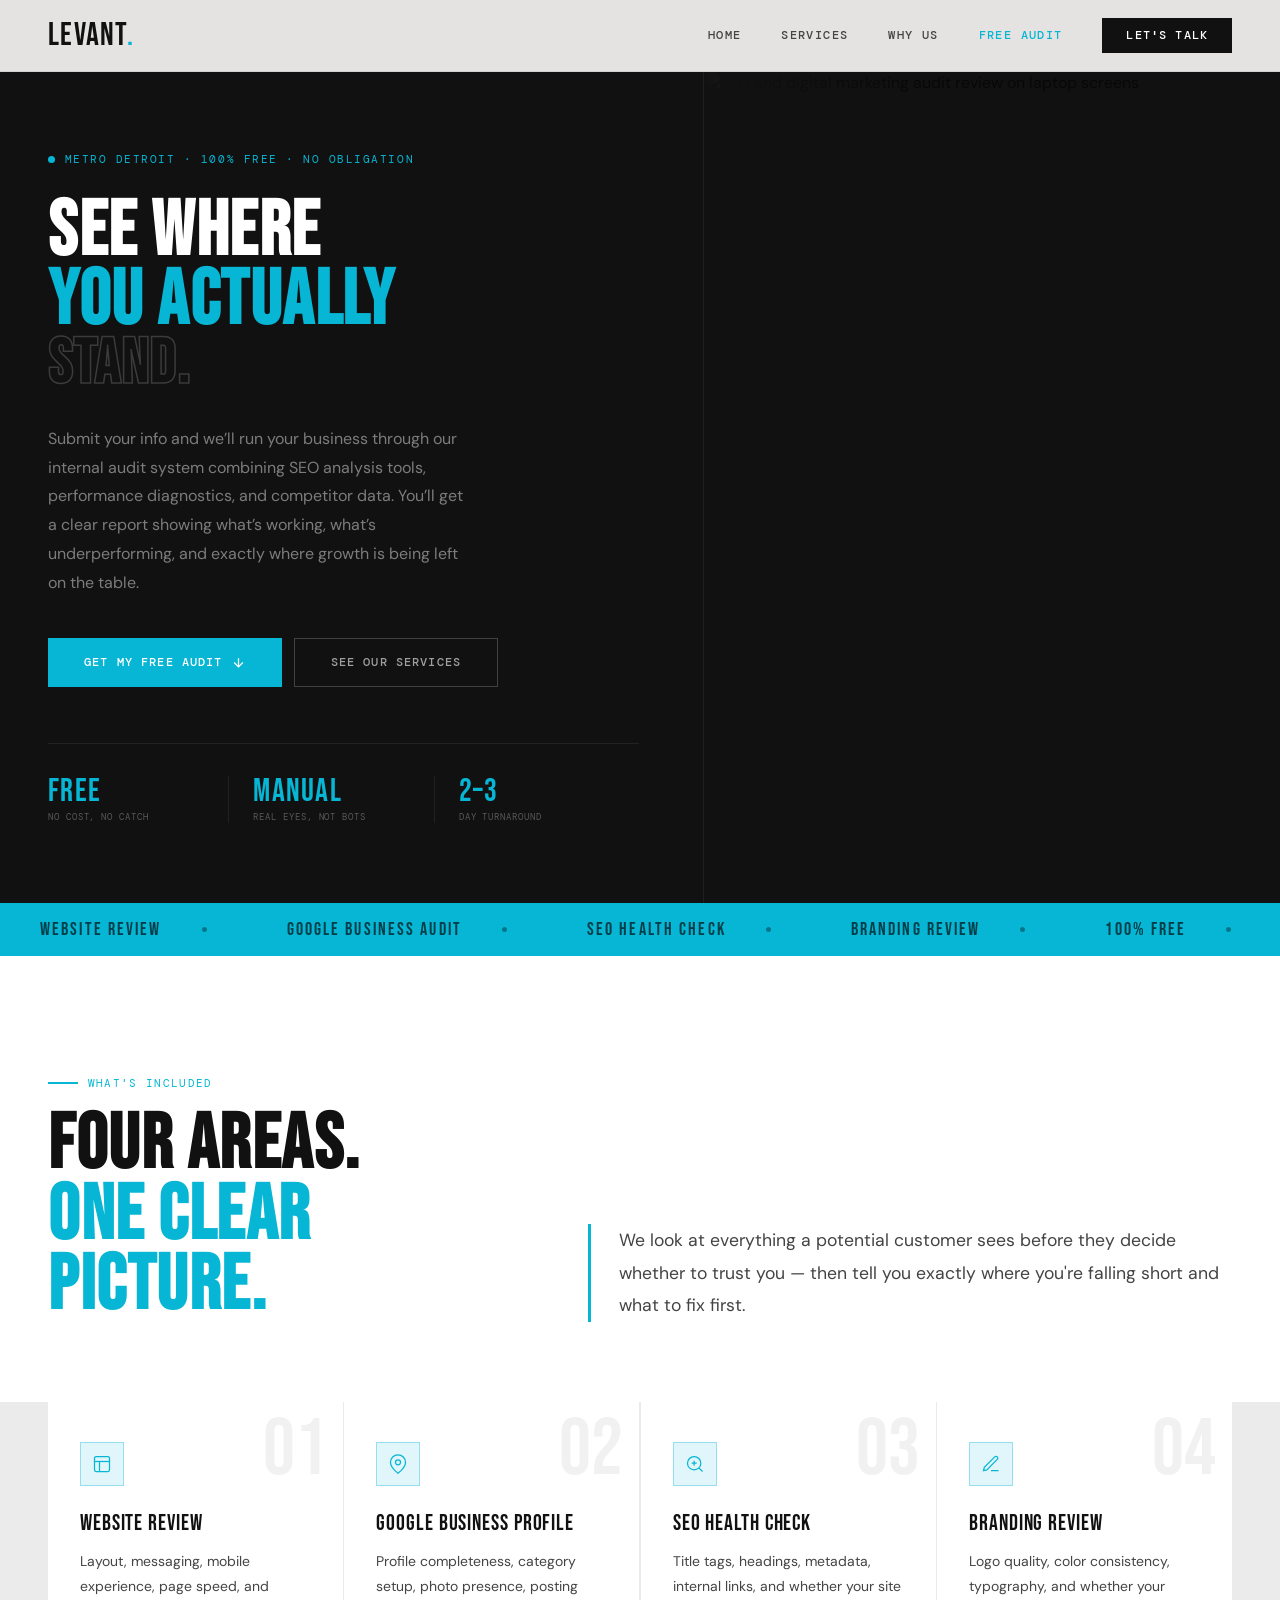
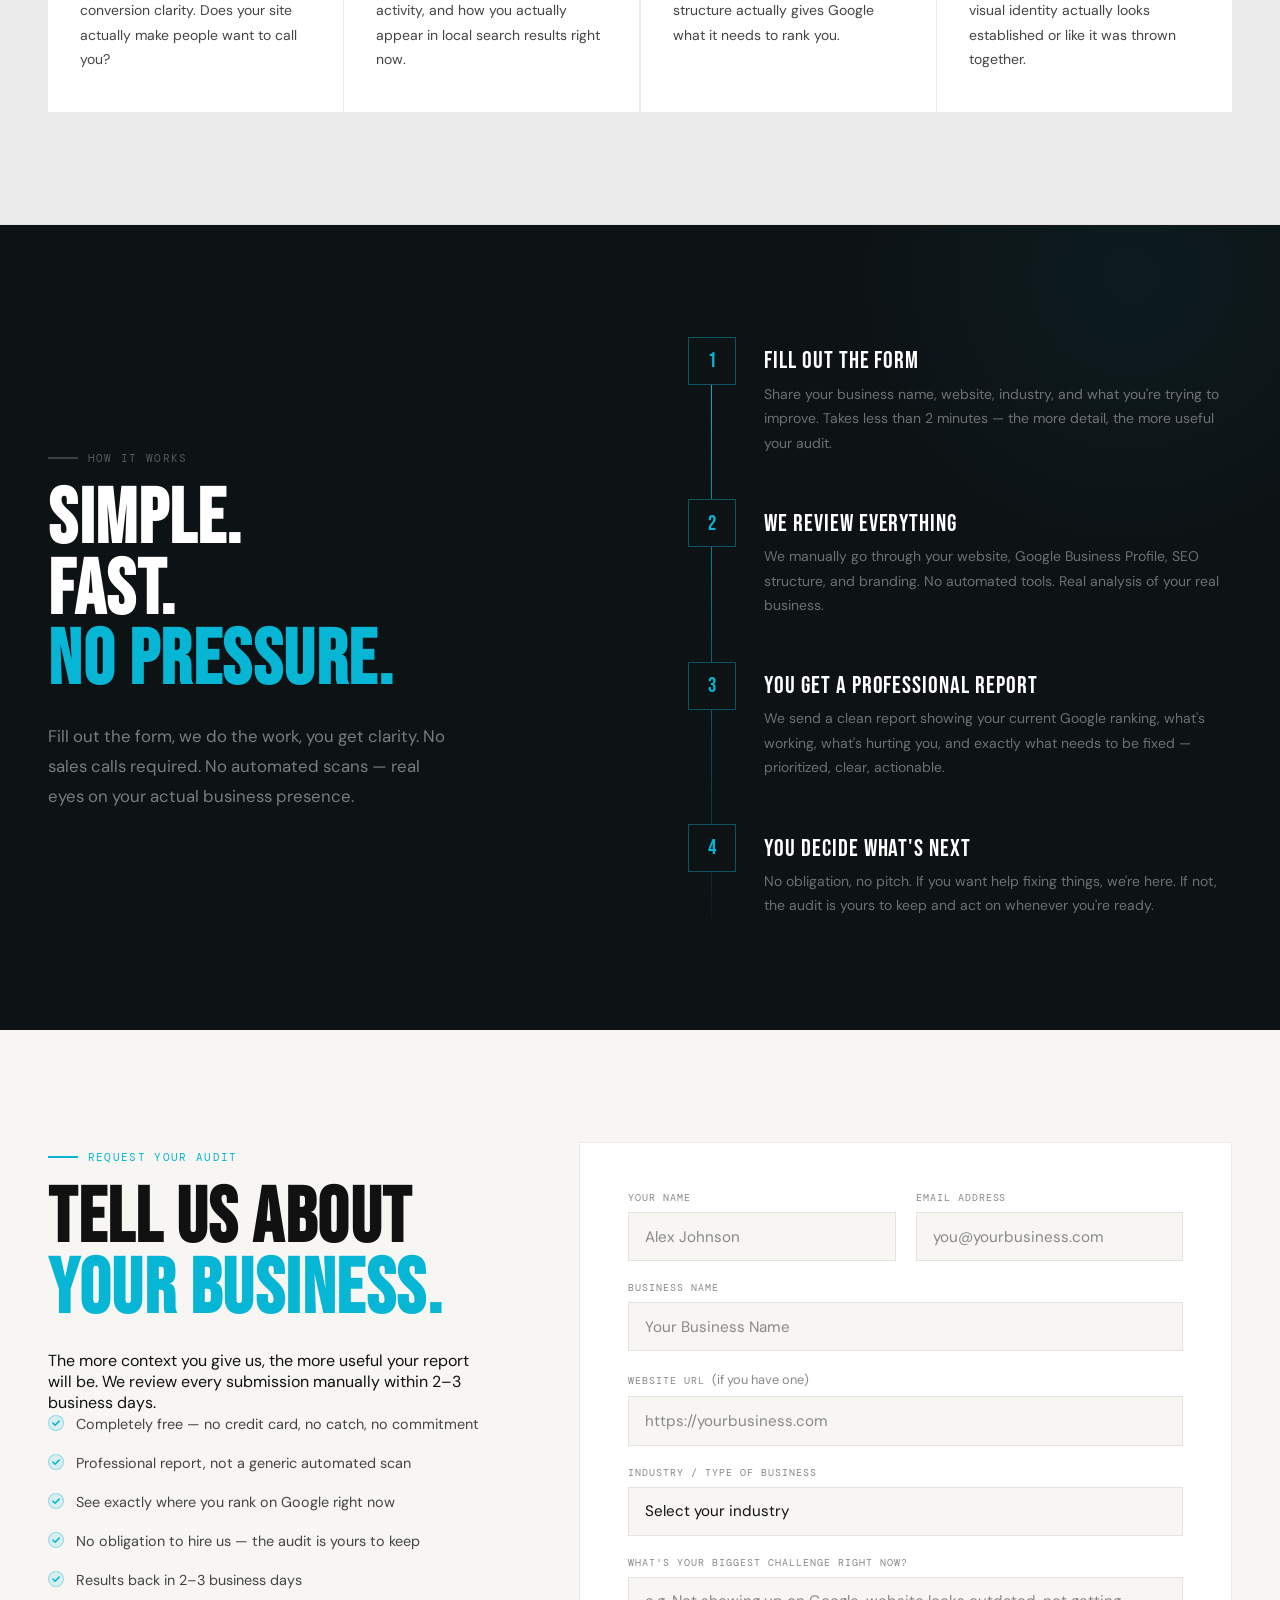
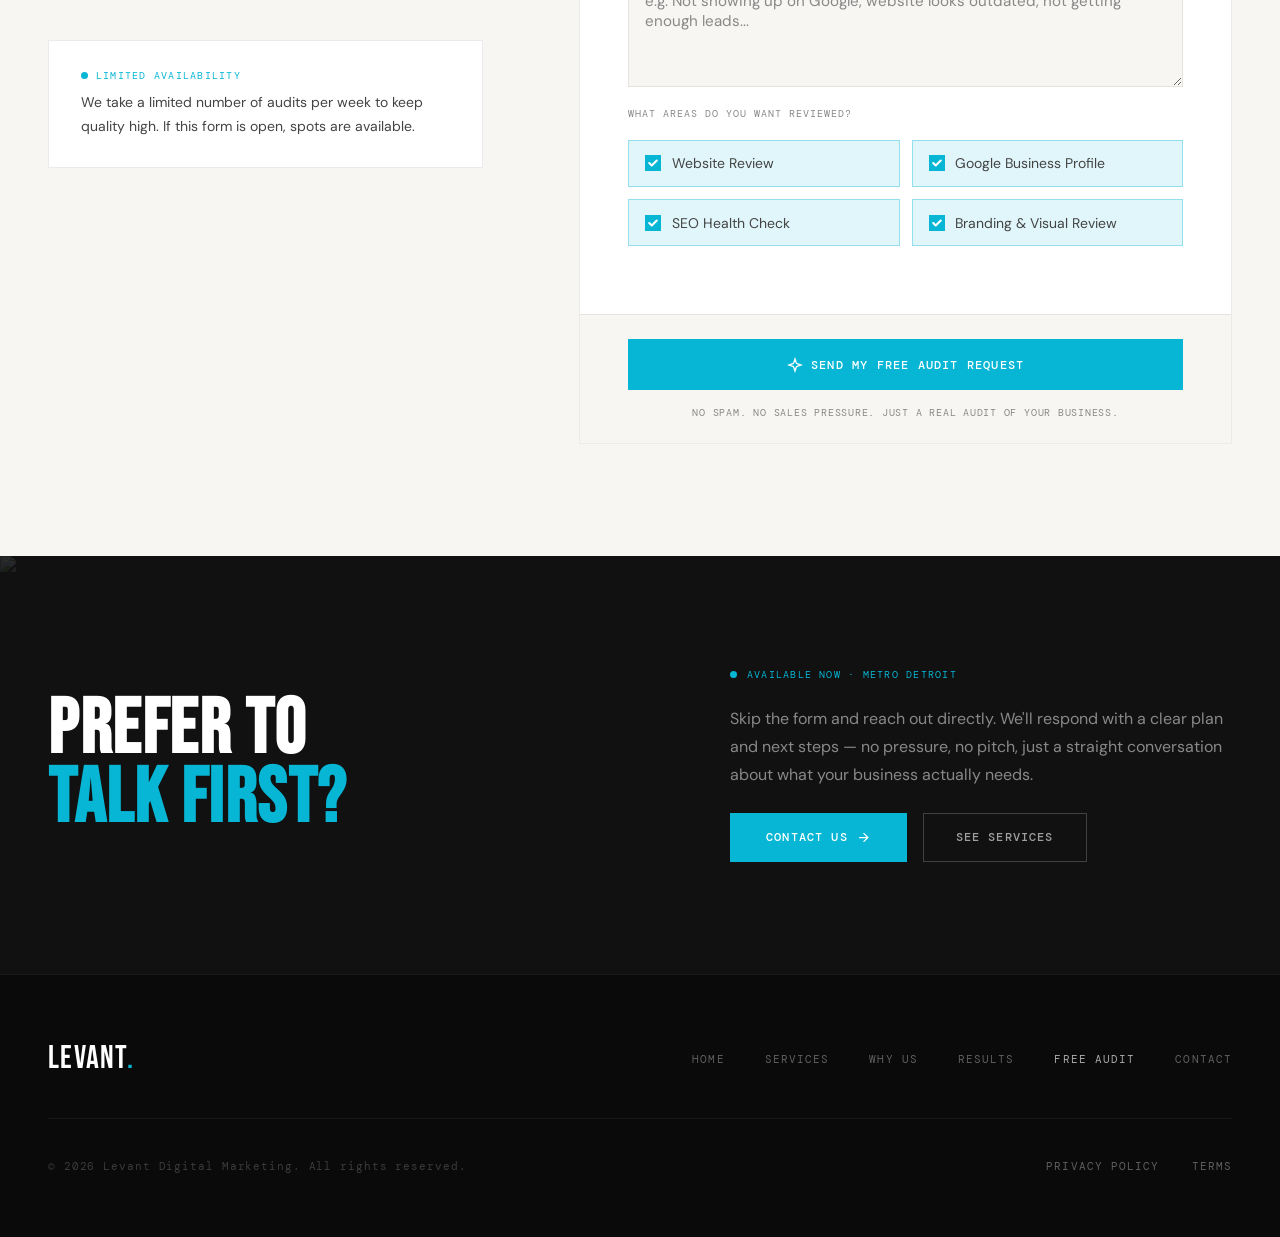
==== audit.html @ bcb72ce3 "Unify navbar across all pages" ====
<!DOCTYPE html>
<html lang="en">
<head>
  <meta charset="UTF-8"/>
  <meta name="viewport" content="width=device-width,initial-scale=1.0"/>
  <title>Free Audit | Levant Digital Marketing</title>
  <meta name="description" content="Get a free website, Google Business Profile, SEO, and branding audit for your Metro Detroit business. No pressure. Just clarity."/>
  <meta name="theme-color" content="#06b6d4"/>
  <link rel="preconnect" href="https://fonts.googleapis.com"/>
  <link rel="preconnect" href="https://fonts.gstatic.com" crossorigin/>
  <link href="https://fonts.googleapis.com/css2?family=Bebas+Neue&family=DM+Sans:ital,opsz,wght@0,9..40,300;0,9..40,400;0,9..40,500;0,9..40,600;1,9..40,300&family=DM+Mono:wght@400;500&display=swap" rel="stylesheet"/>
  <link rel="stylesheet" href="assets/nav.css"/>

  <style>
    :root {
      --cyan: #06b6d4;
      --cyan-dim: rgba(6,182,212,0.12);
      --cyan-border: rgba(6,182,212,0.35);
      --bg: #f7f6f3;
      --bg2: #ffffff;
      --ink: #111111;
      --ink2: #444444;
      --ink3: #888888;
      --rule: rgba(0,0,0,0.08);
    }
    *, *::before, *::after { box-sizing: border-box; margin: 0; padding: 0; }
    html { scroll-behavior: smooth; }
    body { font-family: 'DM Sans', sans-serif; background: var(--bg); color: var(--ink); overflow-x: hidden; -webkit-font-smoothing: antialiased; }
    ::selection { background: var(--cyan); color: #fff; }
    img { display: block; width: 100%; object-fit: cover; }

    /* ── REVEAL ── */
    .reveal { opacity: 0; transform: translateY(40px); transition: opacity .85s cubic-bezier(.16,1,.3,1), transform .85s cubic-bezier(.16,1,.3,1); }
    .reveal.vis { opacity: 1; transform: none; }
    .reveal-l { opacity: 0; transform: translateX(-40px); transition: opacity .85s cubic-bezier(.16,1,.3,1), transform .85s cubic-bezier(.16,1,.3,1); }
    .reveal-l.vis { opacity: 1; transform: none; }
    .reveal-r { opacity: 0; transform: translateX(40px); transition: opacity .85s cubic-bezier(.16,1,.3,1), transform .85s cubic-bezier(.16,1,.3,1); }
    .reveal-r.vis { opacity: 1; transform: none; }
    @keyframes blink { 0%,100%{opacity:1;} 50%{opacity:0.3;} }

    /* ── UTILS ── */
    .wrap { max-width: 1440px; margin: auto; }
    .tag { display: inline-flex; align-items: center; gap: 0.6rem; font-family: 'DM Mono', monospace; font-size: 0.7rem; text-transform: uppercase; letter-spacing: 0.12em; color: var(--cyan); margin-bottom: 1.25rem; }
    .tag::before { content: ''; width: 30px; height: 1.5px; background: var(--cyan); }
    .big-h { font-family: 'Bebas Neue', sans-serif; font-size: clamp(3rem, 6vw, 6rem); line-height: 0.92; letter-spacing: 0.02em; }
    .big-h em { color: var(--cyan); font-style: normal; }
    .rule { height: 1px; background: var(--rule); margin: 0 auto; max-width: 1440px; }
    .btn-primary { font-family: 'DM Mono', monospace; font-size: 0.72rem; font-weight: 500; letter-spacing: 0.1em; text-transform: uppercase; background: var(--cyan); color: #fff; padding: 1rem 2.25rem; text-decoration: none; transition: transform .2s, box-shadow .2s; display: inline-flex; align-items: center; gap: 0.5rem; cursor: pointer; border: none; }
    .btn-primary:hover { transform: translateY(-2px); box-shadow: 0 8px 28px rgba(6,182,212,0.4); }
    .btn-ink { font-family: 'DM Mono', monospace; font-size: 0.72rem; font-weight: 500; letter-spacing: 0.1em; text-transform: uppercase; background: var(--ink); color: #fff; padding: 1rem 2.25rem; text-decoration: none; transition: background .2s, transform .2s; display: inline-flex; align-items: center; gap: 0.5rem; }
    .btn-ink:hover { background: var(--cyan); transform: translateY(-2px); }

    /* ══════════════════════════════════════
       HERO — dark split: left text, right image
    ══════════════════════════════════════ */
    .hero {
      min-height: 100vh; padding-top: 72px;
      background: var(--ink);
      display: grid; grid-template-columns: 55% 45%;
    }
    .hero-left {
      display: flex; flex-direction: column; justify-content: flex-end;
      padding: 5rem 4rem 5rem 3rem;
      border-right: 1px solid rgba(255,255,255,0.06);
      position: relative; z-index: 2; overflow: hidden;
    }
    .hero-eyebrow { display: inline-flex; align-items: center; gap: 0.6rem; font-family: 'DM Mono', monospace; font-size: 0.68rem; letter-spacing: 0.14em; text-transform: uppercase; color: var(--cyan); margin-bottom: 2rem; }
    .hero-eyebrow span { width: 7px; height: 7px; border-radius: 50%; background: var(--cyan); animation: blink 2s ease-in-out infinite; flex-shrink: 0; }
    .hero-h1 { font-family: 'Bebas Neue', sans-serif; font-size: clamp(3.5rem, 6vw, 7rem); line-height: 0.9; letter-spacing: 0.02em; color: #fff; margin-bottom: 2rem; }
    .hero-h1 em { color: var(--cyan); font-style: normal; display: block; }
    .hero-h1 s { text-decoration: none; -webkit-text-stroke: 1.5px rgba(255,255,255,0.18); color: transparent; display: block; font-size: 0.82em; }
    .hero-sub { font-size: 1rem; line-height: 1.8; color: rgba(255,255,255,0.45); max-width: 420px; margin-bottom: 2.5rem; }
    .hero-actions { display: flex; flex-wrap: wrap; gap: 0.75rem; margin-bottom: 3.5rem; }
    .btn-ghost-hero { font-family: 'DM Mono', monospace; font-size: 0.72rem; font-weight: 500; letter-spacing: 0.1em; text-transform: uppercase; border: 1px solid rgba(255,255,255,0.2); color: rgba(255,255,255,0.6); padding: 1rem 2.25rem; text-decoration: none; transition: border-color .2s, color .2s; display: inline-flex; align-items: center; }
    .btn-ghost-hero:hover { border-color: var(--cyan); color: var(--cyan); }
    .hero-trust { display: flex; border-top: 1px solid rgba(255,255,255,0.07); padding-top: 2rem; }
    .trust-item { flex: 1; }
    .trust-item + .trust-item { border-left: 1px solid rgba(255,255,255,0.07); padding-left: 1.5rem; }
    .trust-num { font-family: 'Bebas Neue', sans-serif; font-size: 2rem; letter-spacing: 0.04em; color: var(--cyan); line-height: 1; display: block; }
    .trust-label { font-family: 'DM Mono', monospace; font-size: 0.58rem; text-transform: uppercase; letter-spacing: 0.1em; color: rgba(255,255,255,0.3); display: block; margin-top: 0.2rem; }
    .hero-right { position: relative; overflow: hidden; }
    .hero-right img { width: 100%; height: 100%; object-fit: cover; filter: brightness(0.42) saturate(1.1); }
    .hero-right::after { content: ''; position: absolute; inset: 0; background: linear-gradient(to right, var(--ink) 0%, transparent 38%); }

    /* ── MARQUEE ── */
    .marquee-wrap { background: var(--cyan); padding: 1rem 0; overflow: hidden; }
    .marquee-track { display: flex; animation: ticker 28s linear infinite; white-space: nowrap; }
    .marquee-track:hover { animation-play-state: paused; }
    @keyframes ticker { from{transform:translateX(0);} to{transform:translateX(-50%);} }
    .marquee-item { font-family: 'Bebas Neue', sans-serif; font-size: 1.1rem; letter-spacing: 0.12em; text-transform: uppercase; color: rgba(0,0,0,0.65); padding: 0 2.5rem; display: inline-flex; align-items: center; gap: 2.5rem; }
    .marquee-item .dot { width: 5px; height: 5px; border-radius: 50%; background: rgba(0,0,0,0.35); flex-shrink: 0; }

    /* ══════════════════════════════════════
       WHAT WE REVIEW — four area strips
    ══════════════════════════════════════ */
    .areas-section { background: var(--bg2); }
    .areas-intro { display: grid; grid-template-columns: 1fr 1.4fr; gap: 5rem; align-items: end; margin-bottom: 5rem; padding: 7rem 3rem 0; max-width: 1440px; margin-left: auto; margin-right: auto; }
    .areas-intro p { font-size: 1.1rem; line-height: 1.85; color: var(--ink2); border-left: 3px solid var(--cyan); padding-left: 1.75rem; }

    .areas-grid {
      max-width: 1440px; margin: auto;
      display: grid; grid-template-columns: repeat(4, 1fr);
      gap: 1.5px; background: var(--rule);
      padding: 0 3rem 7rem;
    }
    .area-card {
      background: var(--bg2); padding: 2.5rem 2rem;
      position: relative; overflow: hidden;
      transition: background .3s;
    }
    .area-card:hover { background: var(--bg); }
    .area-num { font-family: 'Bebas Neue', sans-serif; font-size: 5rem; color: var(--ink); opacity: 0.05; line-height: 1; position: absolute; top: 0.5rem; right: 1rem; pointer-events: none; }
    .area-icon { width: 44px; height: 44px; background: var(--cyan-dim); border: 1px solid var(--cyan-border); display: flex; align-items: center; justify-content: center; margin-bottom: 1.5rem; }
    .area-icon svg { width: 20px; height: 20px; stroke: var(--cyan); }
    .area-title { font-family: 'Bebas Neue', sans-serif; font-size: 1.4rem; letter-spacing: 0.04em; color: var(--ink); margin-bottom: 0.75rem; }
    .area-desc { font-size: 0.875rem; line-height: 1.75; color: var(--ink2); }

    /* ══════════════════════════════════════
       HOW IT WORKS — dark timeline
    ══════════════════════════════════════ */
    .how-section { background: #0d1214; position: relative; overflow: hidden; }
    .how-section::before { content: ''; position: absolute; width: 600px; height: 600px; border-radius: 50%; background: radial-gradient(circle, rgba(6,182,212,0.06) 0%, transparent 70%); top: -250px; right: -150px; pointer-events: none; }
    .how-inner { max-width: 1440px; margin: auto; padding: 7rem 3rem; display: grid; grid-template-columns: 1fr 1fr; gap: 6rem; align-items: center; }
    .how-left .tag { color: rgba(255,255,255,0.3); }
    .how-left .tag::before { background: rgba(255,255,255,0.2); }
    .how-left .big-h { color: #fff; margin-bottom: 1.5rem; }
    .how-left p { font-size: 1.05rem; line-height: 1.8; color: rgba(255,255,255,0.45); max-width: 400px; }

    .how-steps { display: flex; flex-direction: column; gap: 0; position: relative; }
    .how-steps::before { content: ''; position: absolute; left: 23px; top: 0; bottom: 0; width: 1px; background: linear-gradient(to bottom, var(--cyan), rgba(6,182,212,0.08)); }
    .how-step { display: grid; grid-template-columns: 48px 1fr; gap: 1.75rem; padding-bottom: 2.75rem; position: relative; }
    .how-step:last-child { padding-bottom: 0; }
    .how-step-num { width: 48px; height: 48px; flex-shrink: 0; background: #0d1214; border: 1px solid rgba(6,182,212,0.4); display: flex; align-items: center; justify-content: center; font-family: 'Bebas Neue', sans-serif; font-size: 1.3rem; letter-spacing: 0.04em; color: var(--cyan); position: relative; z-index: 1; }
    .how-step-title { font-family: 'Bebas Neue', sans-serif; font-size: 1.5rem; letter-spacing: 0.04em; color: #fff; margin-bottom: 0.4rem; padding-top: 0.6rem; }
    .how-step-desc { font-size: 0.875rem; line-height: 1.75; color: rgba(255,255,255,0.4); }

    /* ══════════════════════════════════════
       FORM SECTION — light split layout
    ══════════════════════════════════════ */
    .form-section { background: var(--bg); }
    .form-inner { max-width: 1440px; margin: auto; padding: 7rem 3rem; display: grid; grid-template-columns: 1fr 1.5fr; gap: 6rem; align-items: start; }

    /* Left: trust side */
    .form-left {}
    .form-left .big-h { margin-bottom: 1.5rem; }
    .form-left > p { font-size: 1rem; line-height: 1.8; color: var(--ink2); margin-bottom: 2.5rem; max-width: 360px; }
    .trust-list { list-style: none; display: flex; flex-direction: column; gap: 1rem; margin-bottom: 3rem; }
    .trust-list li { display: flex; align-items: flex-start; gap: 0.75rem; font-size: 0.9rem; color: var(--ink2); line-height: 1.6; }
    .trust-list li::before { content: ''; flex-shrink: 0; width: 16px; height: 16px; margin-top: 2px; background: var(--cyan-dim); border: 1px solid var(--cyan-border); border-radius: 50%; background-image: url("data:image/svg+xml,%3Csvg xmlns='http://www.w3.org/2000/svg' viewBox='0 0 16 16' fill='none' stroke='%2306b6d4' stroke-width='2.5' stroke-linecap='round' stroke-linejoin='round'%3E%3Cpolyline points='3 8 6.5 11.5 13 5'/%3E%3C/svg%3E"); background-repeat: no-repeat; background-size: 10px; background-position: center; }

    /* Notice block */
    .notice-block { border: 1px solid var(--rule); background: var(--bg2); padding: 1.75rem 2rem; }
    .notice-block-title { font-family: 'DM Mono', monospace; font-size: 0.65rem; text-transform: uppercase; letter-spacing: 0.12em; color: var(--cyan); margin-bottom: 0.6rem; display: flex; align-items: center; gap: 0.5rem; }
    .notice-block-title::before { content: ''; width: 7px; height: 7px; border-radius: 50%; background: var(--cyan); animation: blink 2s ease-in-out infinite; }
    .notice-block p { font-size: 0.875rem; line-height: 1.7; color: var(--ink2); }

    /* Right: actual form */
    .form-card { background: var(--bg2); border: 1px solid var(--rule); }

    /* Form fields */
    .form-body { padding: 3rem; }
    .field-row { display: grid; grid-template-columns: 1fr 1fr; gap: 1.25rem; }
    .field-group { display: flex; flex-direction: column; gap: 0.5rem; margin-bottom: 1.25rem; }
    .field-label { font-family: 'DM Mono', monospace; font-size: 0.62rem; text-transform: uppercase; letter-spacing: 0.1em; color: var(--ink3); }
    .field-input {
      font-family: 'DM Sans', sans-serif; font-size: 0.95rem;
      color: var(--ink); background: var(--bg);
      border: 1px solid var(--rule);
      padding: 0.85rem 1rem;
      outline: none;
      transition: border-color .2s, background .2s;
      width: 100%;
      -webkit-appearance: none;
    }
    .field-input::placeholder { color: var(--ink3); }
    .field-input:focus { border-color: var(--cyan); background: rgba(6,182,212,0.03); }
    textarea.field-input { resize: vertical; min-height: 110px; }
    select.field-input { cursor: pointer; }

    /* Checkbox area selectors */
    .area-checks { display: grid; grid-template-columns: 1fr 1fr; gap: 0.75rem; }
    .check-label { display: flex; align-items: center; gap: 0.65rem; cursor: pointer; padding: 0.85rem 1rem; border: 1px solid var(--rule); background: var(--bg); font-size: 0.875rem; color: var(--ink2); transition: border-color .2s, background .2s; }
    .check-label:hover { border-color: var(--cyan-border); background: var(--cyan-dim); }
    .check-label input { position: absolute; opacity: 0; pointer-events: none; }
    .check-box { width: 16px; height: 16px; flex-shrink: 0; border: 1px solid var(--rule); background: var(--bg2); display: flex; align-items: center; justify-content: center; transition: background .2s, border-color .2s; }
    .check-box svg { width: 10px; height: 10px; stroke: #fff; opacity: 0; transition: opacity .2s; }
    .check-label.checked { border-color: var(--cyan-border); background: var(--cyan-dim); }
    .check-label.checked .check-box { background: var(--cyan); border-color: var(--cyan); }
    .check-label.checked .check-box svg { opacity: 1; }

    /* Form footer */
    .form-footer { padding: 1.5rem 3rem; border-top: 1px solid var(--rule); background: var(--bg); display: flex; flex-direction: column; gap: 1rem; }
    .form-error { font-family: 'DM Mono', monospace; font-size: 0.65rem; text-transform: uppercase; letter-spacing: 0.08em; color: #e53e3e; display: none; }
    .form-error.show { display: block; }
    .form-fine-print { font-family: 'DM Mono', monospace; font-size: 0.6rem; text-transform: uppercase; letter-spacing: 0.08em; color: var(--ink3); text-align: center; }

    /* Success state */
    .form-success { display: none; padding: 4rem 3rem; text-align: center; }
    .form-success.show { display: block; }
    .success-icon { width: 64px; height: 64px; background: var(--cyan-dim); border: 1px solid var(--cyan-border); display: flex; align-items: center; justify-content: center; margin: 0 auto 2rem; }
    .success-icon svg { width: 28px; height: 28px; stroke: var(--cyan); }
    .success-h { font-family: 'Bebas Neue', sans-serif; font-size: 2.5rem; letter-spacing: 0.04em; color: var(--ink); margin-bottom: 1rem; }
    .success-p { font-size: 1rem; line-height: 1.8; color: var(--ink2); max-width: 400px; margin: 0 auto 2rem; }

    /* ══════════════════════════════════════
       CTA — dark full-bleed
    ══════════════════════════════════════ */
    .cta-section { background: var(--ink); position: relative; overflow: hidden; }
    .cta-bg-img { position: absolute; inset: 0; z-index: 0; }
    .cta-bg-img img { height: 100%; object-fit: cover; opacity: 0.1; filter: grayscale(20%); }
    .cta-inner { position: relative; z-index: 1; max-width: 1440px; margin: auto; padding: 7rem 3rem; display: grid; grid-template-columns: 1.2fr 1fr; gap: 5rem; align-items: center; }
    .cta-h { font-family: 'Bebas Neue', sans-serif; font-size: clamp(3rem, 6vw, 6rem); line-height: 0.9; letter-spacing: 0.02em; color: #fff; }
    .cta-h em { color: var(--cyan); font-style: normal; display: block; }
    .cta-right { display: flex; flex-direction: column; align-items: flex-start; gap: 1.5rem; }
    .cta-badge { display: inline-flex; align-items: center; gap: 0.6rem; font-family: 'DM Mono', monospace; font-size: 0.65rem; text-transform: uppercase; letter-spacing: 0.12em; color: var(--cyan); }
    .cta-badge span { width: 7px; height: 7px; border-radius: 50%; background: var(--cyan); animation: blink 2s ease-in-out infinite; }
    .cta-right p { font-size: 1rem; line-height: 1.75; color: rgba(255,255,255,0.5); }
    .cta-btns { display: flex; gap: 1rem; flex-wrap: wrap; }
    .btn-ghost-cta { font-family: 'DM Mono', monospace; font-size: 0.72rem; font-weight: 500; letter-spacing: 0.1em; text-transform: uppercase; border: 1px solid rgba(255,255,255,0.2); color: rgba(255,255,255,0.6); padding: 1rem 2rem; text-decoration: none; transition: border-color .2s, color .2s; display: inline-flex; align-items: center; }
    .btn-ghost-cta:hover { border-color: var(--cyan); color: var(--cyan); }

    /* ── FOOTER ── */
    footer { background: #0a0a0a; border-top: 1px solid rgba(255,255,255,0.06); padding: 4rem 3rem; }
    .footer-inner { max-width: 1440px; margin: auto; }
    .footer-top { display: flex; align-items: center; justify-content: space-between; flex-wrap: wrap; gap: 2rem; padding-bottom: 2.5rem; border-bottom: 1px solid rgba(255,255,255,0.06); margin-bottom: 2.5rem; }
    .footer-logo { font-family: 'Bebas Neue', sans-serif; font-size: 2rem; letter-spacing: 0.04em; color: #fff; text-decoration: none; }
    .footer-logo em { color: var(--cyan); font-style: normal; }
    .footer-nav { display: flex; gap: 2.5rem; flex-wrap: wrap; }
    .footer-lnk { font-family: 'DM Mono', monospace; font-size: 0.68rem; text-transform: uppercase; letter-spacing: 0.1em; color: rgba(255,255,255,0.35); text-decoration: none; transition: color .2s; }
    .footer-lnk:hover { color: var(--cyan); }
    .footer-bottom { display: flex; align-items: center; justify-content: space-between; flex-wrap: wrap; gap: 1rem; }
    .footer-copy { font-family: 'DM Mono', monospace; font-size: 0.7rem; color: rgba(255,255,255,0.2); letter-spacing: 0.08em; }

    /* ── RESPONSIVE ── */
    @media(max-width: 1100px) {
      .hero { grid-template-columns: 1fr; }
      .hero-right { height: 45vw; min-height: 260px; }
      .hero-right::after { background: linear-gradient(to bottom, var(--ink) 0%, transparent 40%); }
      .areas-intro { grid-template-columns: 1fr; gap: 2rem; padding-bottom: 3rem; }
      .areas-grid { grid-template-columns: 1fr 1fr; padding: 0 3rem 5rem; }
      .how-inner { grid-template-columns: 1fr; gap: 3rem; }
      .form-inner { grid-template-columns: 1fr; gap: 3rem; }
      .cta-inner { grid-template-columns: 1fr; padding: 5rem 2rem; }
    }
    @media(max-width: 700px) {
      .hero-left { padding: 4rem 1.5rem; }
      .areas-intro { padding: 5rem 1.5rem 2rem; }
      .areas-grid { grid-template-columns: 1fr; padding: 0 1.5rem 5rem; }
      .how-inner, .form-inner { padding: 5rem 1.5rem; }
      .field-row { grid-template-columns: 1fr; }
      .area-checks { grid-template-columns: 1fr; }
      .form-body { padding: 2rem 1.5rem; }
      .form-footer { padding: 1.5rem; }
      .form-success { padding: 3rem 1.5rem; }
      footer { padding: 3rem 1.5rem; }
    }
  </style>
</head>
<body>

<!-- NAV -->
<!-- NAV -->
<nav id="nav">
  <div class="nav-inner">
    <a href="index.html" class="nav-logo">Levant<em>.</em></a>
    <div class="nav-links">
      <a href="index.html" class="nav-lnk">Home</a>
      <a href="services.html" class="nav-lnk">Services</a>
      <a href="why-us.html" class="nav-lnk">Why Us</a>
      <a href="audit.html" class="nav-lnk active">Free Audit</a>
      <a href="contact.html" class="nav-cta">Let's Talk</a>
    </div>
    <button id="mob-btn" aria-label="Menu">
      <svg width="26" height="26" viewBox="0 0 24 24" fill="none" stroke="currentColor" stroke-width="2" stroke-linecap="round"><line x1="3" y1="6" x2="21" y2="6"/><line x1="3" y1="12" x2="21" y2="12"/><line x1="3" y1="18" x2="21" y2="18"/></svg>
    </button>
  </div>
</nav>
<div id="mob-menu">
  <button id="mob-close" aria-label="Close menu">✕</button>
  <a href="index.html" class="mob-lnk">Home</a>
  <a href="services.html" class="mob-lnk">Services</a>
  <a href="why-us.html" class="mob-lnk">Why Us</a>
  <a href="audit.html" class="mob-lnk active">Free Audit</a>
  <a href="contact.html" class="mob-lnk">Contact</a>
</div>

<!-- ══════════════════════════════════════
     HERO
══════════════════════════════════════ -->
<section class="hero">
  <div class="hero-left">
    <div class="hero-eyebrow"><span></span>Metro Detroit · 100% Free · No Obligation</div>
    <h1 class="hero-h1">
      See Where
      <em>You Actually</em>
      <s>Stand.</s>
    </h1>
    <p class="hero-sub">Submit your info and we’ll run your business through our internal audit system combining SEO analysis tools, performance diagnostics, and competitor data. You’ll get a clear report showing what’s working, what’s underperforming, and exactly where growth is being left on the table.</p>
    <div class="hero-actions">
      <a href="#audit-form" class="btn-primary">
        Get My Free Audit
        <svg width="15" height="15" viewBox="0 0 24 24" fill="none" stroke="currentColor" stroke-width="2"><path d="M12 5v14M5 12l7 7 7-7"/></svg>
      </a>
      <a href="services.html" class="btn-ghost-hero">See Our Services</a>
    </div>
    <div class="hero-trust">
      <div class="trust-item">
        <span class="trust-num">Free</span>
        <span class="trust-label">No cost, no catch</span>
      </div>
      <div class="trust-item">
        <span class="trust-num">Manual</span>
        <span class="trust-label">Real eyes, not bots</span>
      </div>
      <div class="trust-item">
        <span class="trust-num">2–3</span>
        <span class="trust-label">Day turnaround</span>
      </div>
    </div>
  </div>
  <div class="hero-right">
    <!-- SEO audit / analytics review — unique image -->
    <img src="https://images.unsplash.com/photo-1460925895917-afdab827c52f?w=1200&q=90&fit=crop" alt="SEO and digital marketing audit review on laptop screens"/>
  </div>
</section>

<!-- MARQUEE -->
<div class="marquee-wrap">
  <div class="marquee-track">
    <span class="marquee-item">Website Review <span class="dot"></span></span>
    <span class="marquee-item">Google Business Audit <span class="dot"></span></span>
    <span class="marquee-item">SEO Health Check <span class="dot"></span></span>
    <span class="marquee-item">Branding Review <span class="dot"></span></span>
    <span class="marquee-item">100% Free <span class="dot"></span></span>
    <span class="marquee-item">No Obligation <span class="dot"></span></span>
    <span class="marquee-item">Metro Detroit <span class="dot"></span></span>
    <span class="marquee-item">Website Review <span class="dot"></span></span>
    <span class="marquee-item">Google Business Audit <span class="dot"></span></span>
    <span class="marquee-item">SEO Health Check <span class="dot"></span></span>
    <span class="marquee-item">Branding Review <span class="dot"></span></span>
    <span class="marquee-item">100% Free <span class="dot"></span></span>
    <span class="marquee-item">No Obligation <span class="dot"></span></span>
    <span class="marquee-item">Metro Detroit <span class="dot"></span></span>
  </div>
</div>

<!-- ══════════════════════════════════════
     WHAT WE REVIEW
══════════════════════════════════════ -->
<section class="areas-section">
  <div class="areas-intro reveal">
    <div>
      <div class="tag">What's Included</div>
      <h2 class="big-h">Four Areas.<br><em>One Clear Picture.</em></h2>
    </div>
    <p>We look at everything a potential customer sees before they decide whether to trust you — then tell you exactly where you're falling short and what to fix first.</p>
  </div>

  <div class="areas-grid reveal" style="transition-delay:.1s;">
    <div class="area-card">
      <div class="area-num">01</div>
      <div class="area-icon">
        <svg viewBox="0 0 24 24" fill="none" stroke-width="1.5"><rect x="3" y="3" width="18" height="18" rx="2"/><path d="M3 9h18"/><path d="M9 21V9"/></svg>
      </div>
      <div class="area-title">Website Review</div>
      <p class="area-desc">Layout, messaging, mobile experience, page speed, and conversion clarity. Does your site actually make people want to call you?</p>
    </div>
    <div class="area-card">
      <div class="area-num">02</div>
      <div class="area-icon">
        <svg viewBox="0 0 24 24" fill="none" stroke-width="1.5"><path d="M21 10c0 7-9 13-9 13s-9-6-9-13a9 9 0 0118 0z"/><circle cx="12" cy="10" r="3"/></svg>
      </div>
      <div class="area-title">Google Business Profile</div>
      <p class="area-desc">Profile completeness, category setup, photo presence, posting activity, and how you actually appear in local search results right now.</p>
    </div>
    <div class="area-card">
      <div class="area-num">03</div>
      <div class="area-icon">
        <svg viewBox="0 0 24 24" fill="none" stroke-width="1.5"><circle cx="11" cy="11" r="8"/><path d="m21 21-4.35-4.35M11 8v6M8 11h6"/></svg>
      </div>
      <div class="area-title">SEO Health Check</div>
      <p class="area-desc">Title tags, headings, metadata, internal links, and whether your site structure actually gives Google what it needs to rank you.</p>
    </div>
    <div class="area-card">
      <div class="area-num">04</div>
      <div class="area-icon">
        <svg viewBox="0 0 24 24" fill="none" stroke-width="1.5"><path d="M12 20h9M16.5 3.5a2.121 2.121 0 013 3L7 19l-4 1 1-4L16.5 3.5z"/></svg>
      </div>
      <div class="area-title">Branding Review</div>
      <p class="area-desc">Logo quality, color consistency, typography, and whether your visual identity actually looks established or like it was thrown together.</p>
    </div>
  </div>
</section>

<div class="rule"></div>

<!-- ══════════════════════════════════════
     HOW IT WORKS — dark timeline
══════════════════════════════════════ -->
<section class="how-section">
  <div class="how-inner">
    <div class="how-left reveal-l">
      <div class="tag">How It Works</div>
      <h2 class="big-h" style="color:#fff; margin-bottom:1.5rem;">Simple.<br>Fast.<br><em>No Pressure.</em></h2>
      <p>Fill out the form, we do the work, you get clarity. No sales calls required. No automated scans — real eyes on your actual business presence.</p>
    </div>

    <div class="how-steps reveal-r" style="transition-delay:.1s;">
      <div class="how-step">
        <div class="how-step-num">1</div>
        <div>
          <div class="how-step-title">Fill Out The Form</div>
          <p class="how-step-desc">Share your business name, website, industry, and what you're trying to improve. Takes less than 2 minutes — the more detail, the more useful your audit.</p>
        </div>
      </div>
      <div class="how-step">
        <div class="how-step-num">2</div>
        <div>
          <div class="how-step-title">We Review Everything</div>
          <p class="how-step-desc">We manually go through your website, Google Business Profile, SEO structure, and branding. No automated tools. Real analysis of your real business.</p>
        </div>
      </div>
      <div class="how-step">
        <div class="how-step-num">3</div>
        <div>
          <div class="how-step-title">You Get A Professional Report</div>
          <p class="how-step-desc">We send a clean report showing your current Google ranking, what's working, what's hurting you, and exactly what needs to be fixed — prioritized, clear, actionable.</p>
        </div>
      </div>
      <div class="how-step">
        <div class="how-step-num">4</div>
        <div>
          <div class="how-step-title">You Decide What's Next</div>
          <p class="how-step-desc">No obligation, no pitch. If you want help fixing things, we're here. If not, the audit is yours to keep and act on whenever you're ready.</p>
        </div>
      </div>
    </div>
  </div>
</section>

<!-- ══════════════════════════════════════
     FORM — split layout
══════════════════════════════════════ -->
<section class="form-section" id="audit-form">
  <div class="form-inner">

    <!-- Left: trust -->
    <div class="reveal-l">
      <div class="tag">Request Your Audit</div>
      <h2 class="big-h" style="margin-bottom:1.5rem;">Tell Us About<br><em>Your Business.</em></h2>
      <p>The more context you give us, the more useful your report will be. We review every submission manually within 2–3 business days.</p>

      <ul class="trust-list">
        <li>Completely free — no credit card, no catch, no commitment</li>
        <li>Professional report, not a generic automated scan</li>
        <li>See exactly where you rank on Google right now</li>
        <li>No obligation to hire us — the audit is yours to keep</li>
        <li>Results back in 2–3 business days</li>
      </ul>

      <div class="notice-block">
        <div class="notice-block-title">Limited availability</div>
        <p>We take a limited number of audits per week to keep quality high. If this form is open, spots are available.</p>
      </div>
    </div>

    <!-- Right: form -->
    <div class="reveal-r" style="transition-delay:.1s;">
      <div class="form-card">

        <!-- Success state -->
        <div class="form-success" id="form-success">
          <div class="success-icon">
            <svg viewBox="0 0 24 24" fill="none" stroke-width="1.5"><polyline points="20 6 9 17 4 12"/></svg>
          </div>
          <div class="success-h">You're On The List.</div>
          <p class="success-p">We'll review your business and send your professional report — including your Google ranking and a clear breakdown of what to fix — within 2–3 business days. Watch your inbox.</p>
          <a href="services.html" class="btn-ink">
            Browse Our Services
            <svg width="14" height="14" viewBox="0 0 24 24" fill="none" stroke="currentColor" stroke-width="2"><path d="M5 12h14M12 5l7 7-7 7"/></svg>
          </a>
        </div>

        <!-- Form -->
        <form id="audit-form-el" novalidate>
          <div class="form-body">

            <div class="field-row">
              <div class="field-group">
                <label class="field-label" for="f-name">Your Name</label>
                <input type="text" id="f-name" name="name" class="field-input" placeholder="Alex Johnson" required/>
              </div>
              <div class="field-group">
                <label class="field-label" for="f-email">Email Address</label>
                <input type="email" id="f-email" name="email" class="field-input" placeholder="you@yourbusiness.com" required/>
              </div>
            </div>

            <div class="field-group">
              <label class="field-label" for="f-biz">Business Name</label>
              <input type="text" id="f-biz" name="business" class="field-input" placeholder="Your Business Name" required/>
            </div>

            <div class="field-group">
              <label class="field-label" for="f-url">Website URL <span style="text-transform:none; font-weight:400; color:var(--ink3); font-family:'DM Sans',sans-serif; font-size:0.8rem; letter-spacing:0;">(if you have one)</span></label>
              <input type="url" id="f-url" name="website" class="field-input" placeholder="https://yourbusiness.com"/>
            </div>

            <div class="field-group">
              <label class="field-label" for="f-industry">Industry / Type of Business</label>
              <select id="f-industry" name="industry" class="field-input" required>
                <option value="" disabled selected>Select your industry</option>
                <option>Home services (plumbing, HVAC, electrical…)</option>
                <option>Construction / contracting</option>
                <option>Auto / automotive</option>
                <option>Health &amp; wellness</option>
                <option>Food &amp; beverage / restaurant</option>
                <option>Retail / e-commerce</option>
                <option>Professional services (law, finance, real estate…)</option>
                <option>Beauty / personal care</option>
                <option>Other</option>
              </select>
            </div>

            <div class="field-group">
              <label class="field-label" for="f-challenge">What's Your Biggest Challenge Right Now?</label>
              <textarea id="f-challenge" name="challenge" class="field-input" placeholder="e.g. Not showing up on Google, website looks outdated, not getting enough leads..."></textarea>
            </div>

            <div class="field-group">
              <label class="field-label" style="margin-bottom:0.75rem;">What Areas Do You Want Reviewed?</label>
              <div class="area-checks">
                <label class="check-label checked" id="chk-website">
                  <input type="checkbox" name="areas" value="website" checked/>
                  <div class="check-box"><svg viewBox="0 0 12 12" fill="none" stroke-width="2.5" stroke-linecap="round" stroke-linejoin="round"><polyline points="1.5 6 4.5 9 10.5 3"/></svg></div>
                  Website Review
                </label>
                <label class="check-label checked" id="chk-gbp">
                  <input type="checkbox" name="areas" value="gbp" checked/>
                  <div class="check-box"><svg viewBox="0 0 12 12" fill="none" stroke-width="2.5" stroke-linecap="round" stroke-linejoin="round"><polyline points="1.5 6 4.5 9 10.5 3"/></svg></div>
                  Google Business Profile
                </label>
                <label class="check-label checked" id="chk-seo">
                  <input type="checkbox" name="areas" value="seo" checked/>
                  <div class="check-box"><svg viewBox="0 0 12 12" fill="none" stroke-width="2.5" stroke-linecap="round" stroke-linejoin="round"><polyline points="1.5 6 4.5 9 10.5 3"/></svg></div>
                  SEO Health Check
                </label>
                <label class="check-label checked" id="chk-brand">
                  <input type="checkbox" name="areas" value="branding" checked/>
                  <div class="check-box"><svg viewBox="0 0 12 12" fill="none" stroke-width="2.5" stroke-linecap="round" stroke-linejoin="round"><polyline points="1.5 6 4.5 9 10.5 3"/></svg></div>
                  Branding &amp; Visual Review
                </label>
              </div>
            </div>

          </div>

          <div class="form-footer">
            <div class="form-error" id="form-error">Please fill in all required fields before submitting.</div>
            <button type="submit" class="btn-primary" style="justify-content:center; width:100%; padding:1.1rem 2rem; font-size:0.75rem;">
              <svg width="16" height="16" viewBox="0 0 24 24" fill="none" stroke="currentColor" stroke-width="2"><path d="m12 3-1.912 5.813a2 2 0 0 1-1.275 1.275L3 12l5.813 1.912a2 2 0 0 1 1.275 1.275L12 21l1.912-5.813a2 2 0 0 1 1.275-1.275L21 12l-5.813-1.912a2 2 0 0 1-1.275-1.275L12 3Z"/></svg>
              Send My Free Audit Request
            </button>
            <div class="form-fine-print">No spam. No sales pressure. Just a real audit of your business.</div>
          </div>
        </form>

      </div>
    </div>

  </div>
</section>

<!-- ══════════════════════════════════════
     CTA
══════════════════════════════════════ -->
<section class="cta-section">
  <div class="cta-bg-img">
    <img src="https://images.unsplash.com/photo-1664575599736-c5197c684128?w=1600&q=80&fit=crop" alt="Digital marketing strategy session"/>
  </div>
  <div class="cta-inner">
    <div class="reveal-l">
      <h2 class="cta-h">Prefer To<br><em>Talk First?</em></h2>
    </div>
    <div class="cta-right reveal-r" style="transition-delay:.15s;">
      <div class="cta-badge"><span></span>Available Now · Metro Detroit</div>
      <p>Skip the form and reach out directly. We'll respond with a clear plan and next steps — no pressure, no pitch, just a straight conversation about what your business actually needs.</p>
      <div class="cta-btns">
        <a href="contact.html" class="btn-primary">
          Contact Us
          <svg width="15" height="15" viewBox="0 0 24 24" fill="none" stroke="currentColor" stroke-width="2"><path d="M5 12h14M12 5l7 7-7 7"/></svg>
        </a>
        <a href="services.html" class="btn-ghost-cta">See Services</a>
      </div>
    </div>
  </div>
</section>

<!-- FOOTER -->
<footer>
  <div class="footer-inner">
    <div class="footer-top">
      <a href="index.html" class="footer-logo">Levant<em>.</em></a>
      <nav class="footer-nav">
        <a href="index.html" class="footer-lnk">Home</a>
        <a href="services.html" class="footer-lnk">Services</a>
        <a href="why-levant.html" class="footer-lnk">Why Us</a>
        <a href="results.html" class="footer-lnk">Results</a>
        <a href="audit.html" class="footer-lnk" style="color:rgba(255,255,255,0.65)">Free Audit</a>
        <a href="contact.html" class="footer-lnk">Contact</a>
      </nav>
    </div>
    <div class="footer-bottom">
      <div class="footer-copy">© 2026 Levant Digital Marketing. All rights reserved.</div>
      <div style="display:flex;gap:2rem;">
        <a href="privacy.html" class="footer-lnk">Privacy Policy</a>
        <a href="terms.html" class="footer-lnk">Terms</a>
      </div>
    </div>
  </div>
</footer>

<script>
  // Nav scroll
  const nav = document.getElementById('nav');
  window.addEventListener('scroll', () => { nav.classList.toggle('scrolled', scrollY > 50); }, { passive: true });
  document.getElementById('mob-btn').addEventListener('click', () => document.getElementById('mob-menu').classList.add('open'));
  document.getElementById('mob-close').addEventListener('click', () => document.getElementById('mob-menu').classList.remove('open'));
  document.querySelectorAll('#mob-menu a').forEach(a => a.addEventListener('click', () => document.getElementById('mob-menu').classList.remove('open')));

  // Reveal
  const obs = new IntersectionObserver((entries) => {
    entries.forEach(e => { if (e.isIntersecting) { e.target.classList.add('vis'); obs.unobserve(e.target); } });
  }, { threshold: 0.08, rootMargin: '0px 0px -40px 0px' });
  document.querySelectorAll('.reveal, .reveal-l, .reveal-r').forEach(el => obs.observe(el));

  // Checkbox toggle
  document.querySelectorAll('.check-label').forEach(label => {
    label.addEventListener('click', () => {
      const cb = label.querySelector('input[type=checkbox]');
      cb.checked = !cb.checked;
      label.classList.toggle('checked', cb.checked);
    });
  });

  // Form submit
  document.getElementById('audit-form-el').addEventListener('submit', function(e) {
    e.preventDefault();
    const name = document.getElementById('f-name').value.trim();
    const email = document.getElementById('f-email').value.trim();
    const biz = document.getElementById('f-biz').value.trim();
    const industry = document.getElementById('f-industry').value;
    const errEl = document.getElementById('form-error');

    if (!name || !email || !biz || !industry) {
      errEl.classList.add('show');
      return;
    }
    errEl.classList.remove('show');

    // Show success
    this.style.display = 'none';
    document.getElementById('form-success').classList.add('show');
    document.getElementById('audit-form').scrollIntoView({ behavior: 'smooth', block: 'start' });
  });
</script>
</body>
</html>
---- assets/nav.css ----
/* ==========================================================================
   LEVANT - UNIFIED NAVIGATION STYLES
   Single source of truth for navbar across all pages
   ========================================================================== */

/* ── CSS VARIABLES (fallbacks if not defined in page) ── */
:root {
  --cyan: #06b6d4;
  --bg: #f7f6f3;
  --ink: #111111;
  --ink2: #444444;
  --rule: rgba(0,0,0,0.08);
}

/* ── NAVIGATION ── */
#nav {
  position: fixed;
  top: 0;
  left: 0;
  right: 0;
  z-index: 200;
  height: 72px;
  display: flex;
  align-items: center;
  padding: 0 3rem;
  background: rgba(247, 246, 243, 0.92);
  backdrop-filter: blur(18px);
  -webkit-backdrop-filter: blur(18px);
  border-bottom: 1px solid var(--rule);
  transition: box-shadow 0.3s ease;
}

#nav.scrolled {
  box-shadow: 0 2px 24px rgba(0, 0, 0, 0.06);
}

.nav-inner {
  max-width: 1440px;
  width: 100%;
  margin: auto;
  display: flex;
  align-items: center;
  justify-content: space-between;
}

.nav-logo {
  font-family: 'Bebas Neue', sans-serif;
  font-size: 2rem;
  letter-spacing: 0.04em;
  color: var(--ink);
  text-decoration: none;
  flex-shrink: 0;
}

.nav-logo em {
  color: var(--cyan);
  font-style: normal;
}

.nav-links {
  display: flex;
  align-items: center;
  gap: 2.5rem;
}

.nav-lnk {
  font-family: 'DM Mono', monospace;
  font-size: 0.72rem;
  font-weight: 500;
  text-transform: uppercase;
  letter-spacing: 0.12em;
  color: var(--ink2);
  text-decoration: none;
  transition: color 0.2s ease;
  position: relative;
}

.nav-lnk:hover,
.nav-lnk.active {
  color: var(--cyan);
}

.nav-cta {
  font-family: 'DM Mono', monospace;
  font-size: 0.72rem;
  font-weight: 500;
  text-transform: uppercase;
  letter-spacing: 0.1em;
  background: var(--ink);
  color: #fff;
  padding: 0.65rem 1.5rem;
  text-decoration: none;
  transition: background 0.2s ease, transform 0.2s ease;
  flex-shrink: 0;
}

.nav-cta:hover,
.nav-cta.active {
  background: var(--cyan);
  transform: translateY(-1px);
}

/* ── MOBILE MENU BUTTON ── */
#mob-btn {
  display: none;
  background: none;
  border: none;
  cursor: pointer;
  color: var(--ink);
  padding: 0.5rem;
  margin: -0.5rem;
}

#mob-btn svg {
  display: block;
}

/* ── MOBILE MENU OVERLAY ── */
#mob-menu {
  display: none;
  position: fixed;
  inset: 0;
  background: var(--bg);
  z-index: 199;
  flex-direction: column;
  align-items: center;
  justify-content: center;
  gap: 2.5rem;
  opacity: 0;
  transform: translateY(-10px);
  transition: opacity 0.3s ease, transform 0.3s ease;
}

#mob-menu.open {
  display: flex;
  opacity: 1;
  transform: translateY(0);
}

.mob-lnk {
  font-family: 'Bebas Neue', sans-serif;
  font-size: clamp(3rem, 10vw, 5rem);
  color: var(--ink);
  text-decoration: none;
  letter-spacing: 0.04em;
  transition: color 0.2s ease;
}

.mob-lnk:hover,
.mob-lnk.active {
  color: var(--cyan);
}

#mob-close {
  position: absolute;
  top: 1.5rem;
  right: 2rem;
  background: none;
  border: none;
  cursor: pointer;
  font-size: 2.5rem;
  line-height: 1;
  color: var(--ink);
  padding: 0;
  width: 44px;
  height: 44px;
  display: flex;
  align-items: center;
  justify-content: center;
  transition: color 0.2s ease;
}

#mob-close:hover {
  color: var(--cyan);
}

/* ── MOBILE BREAKPOINT ── */
@media (max-width: 900px) {
  #mob-btn {
    display: block;
  }
  
  .nav-links {
    display: none !important;
  }
  
  #nav {
    padding: 0 1.5rem;
  }
  
  .nav-logo {
    font-size: 1.75rem;
  }
}

/* ── REDUCED MOTION ── */
@media (prefers-reduced-motion: reduce) {
  #nav,
  .nav-cta,
  .mob-lnk,
  #mob-close {
    transition: none;
  }
  
  #mob-menu {
    transition: none;
  }
}
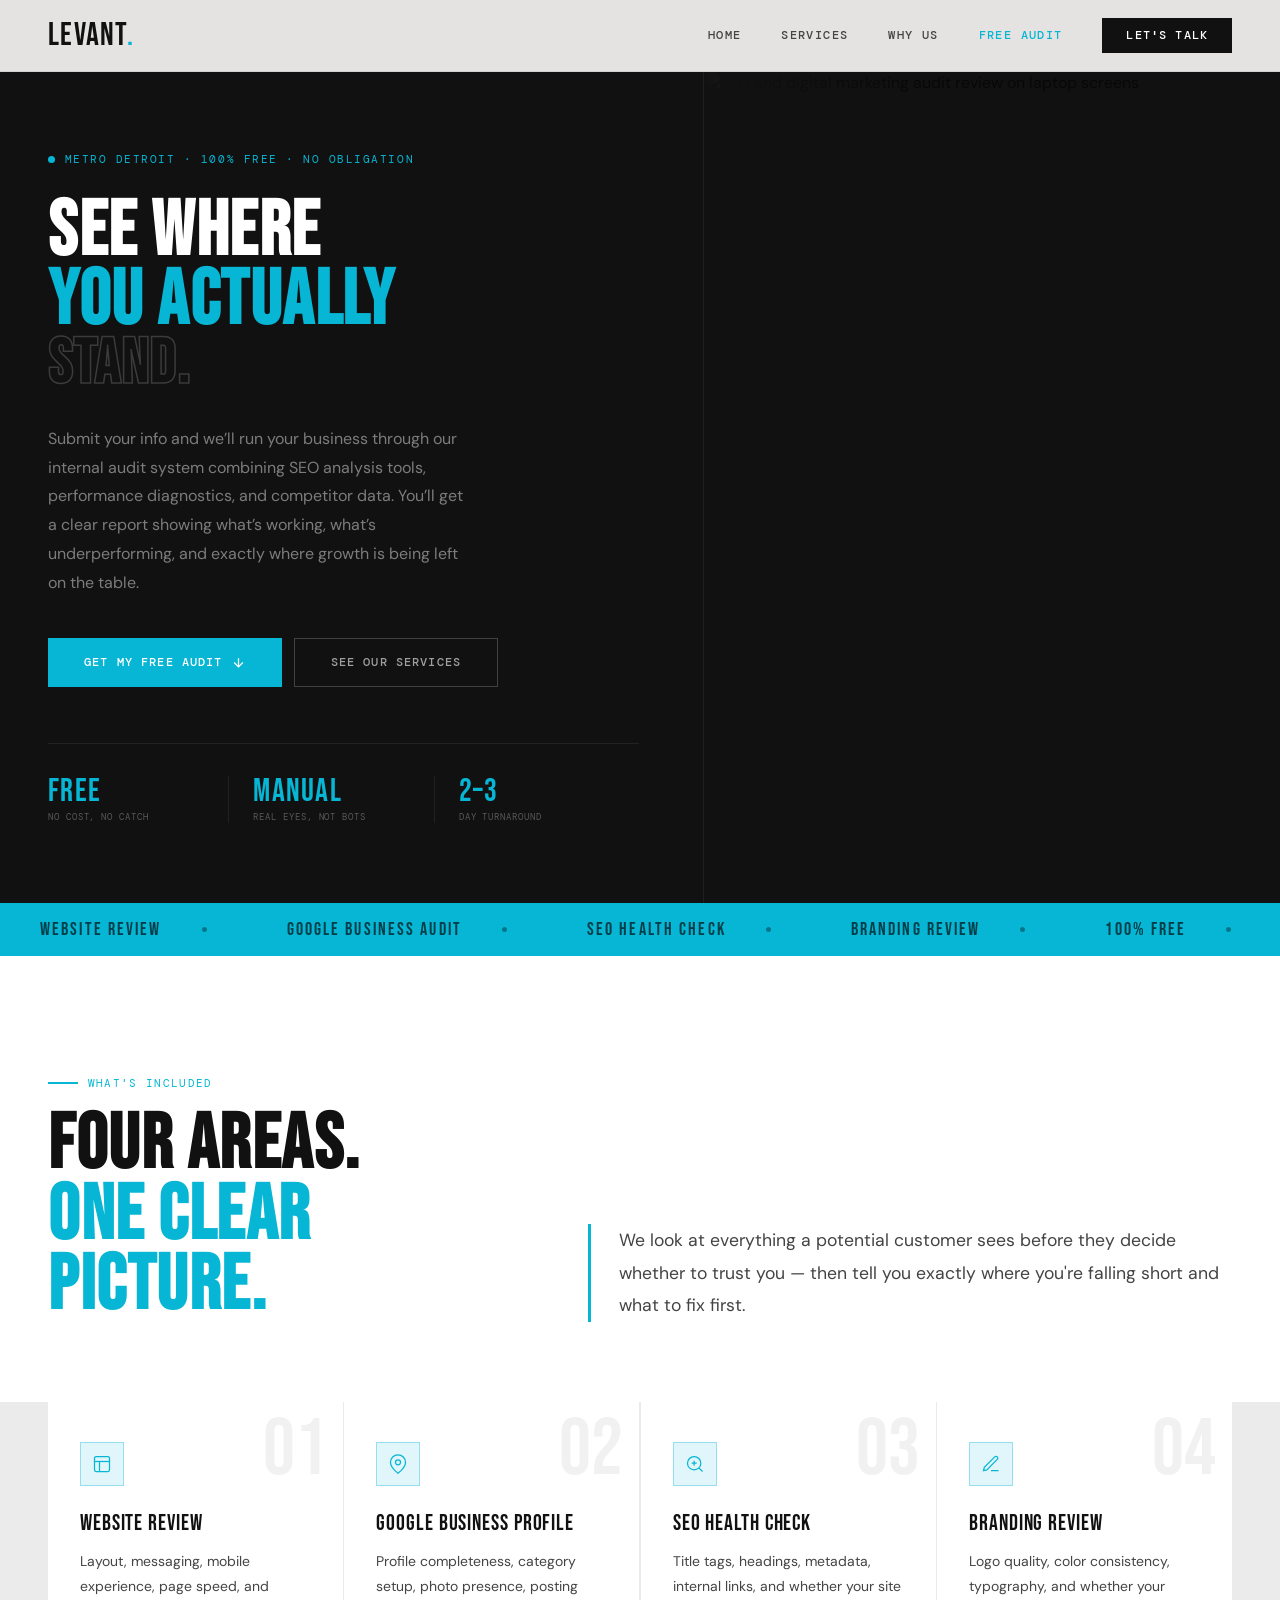
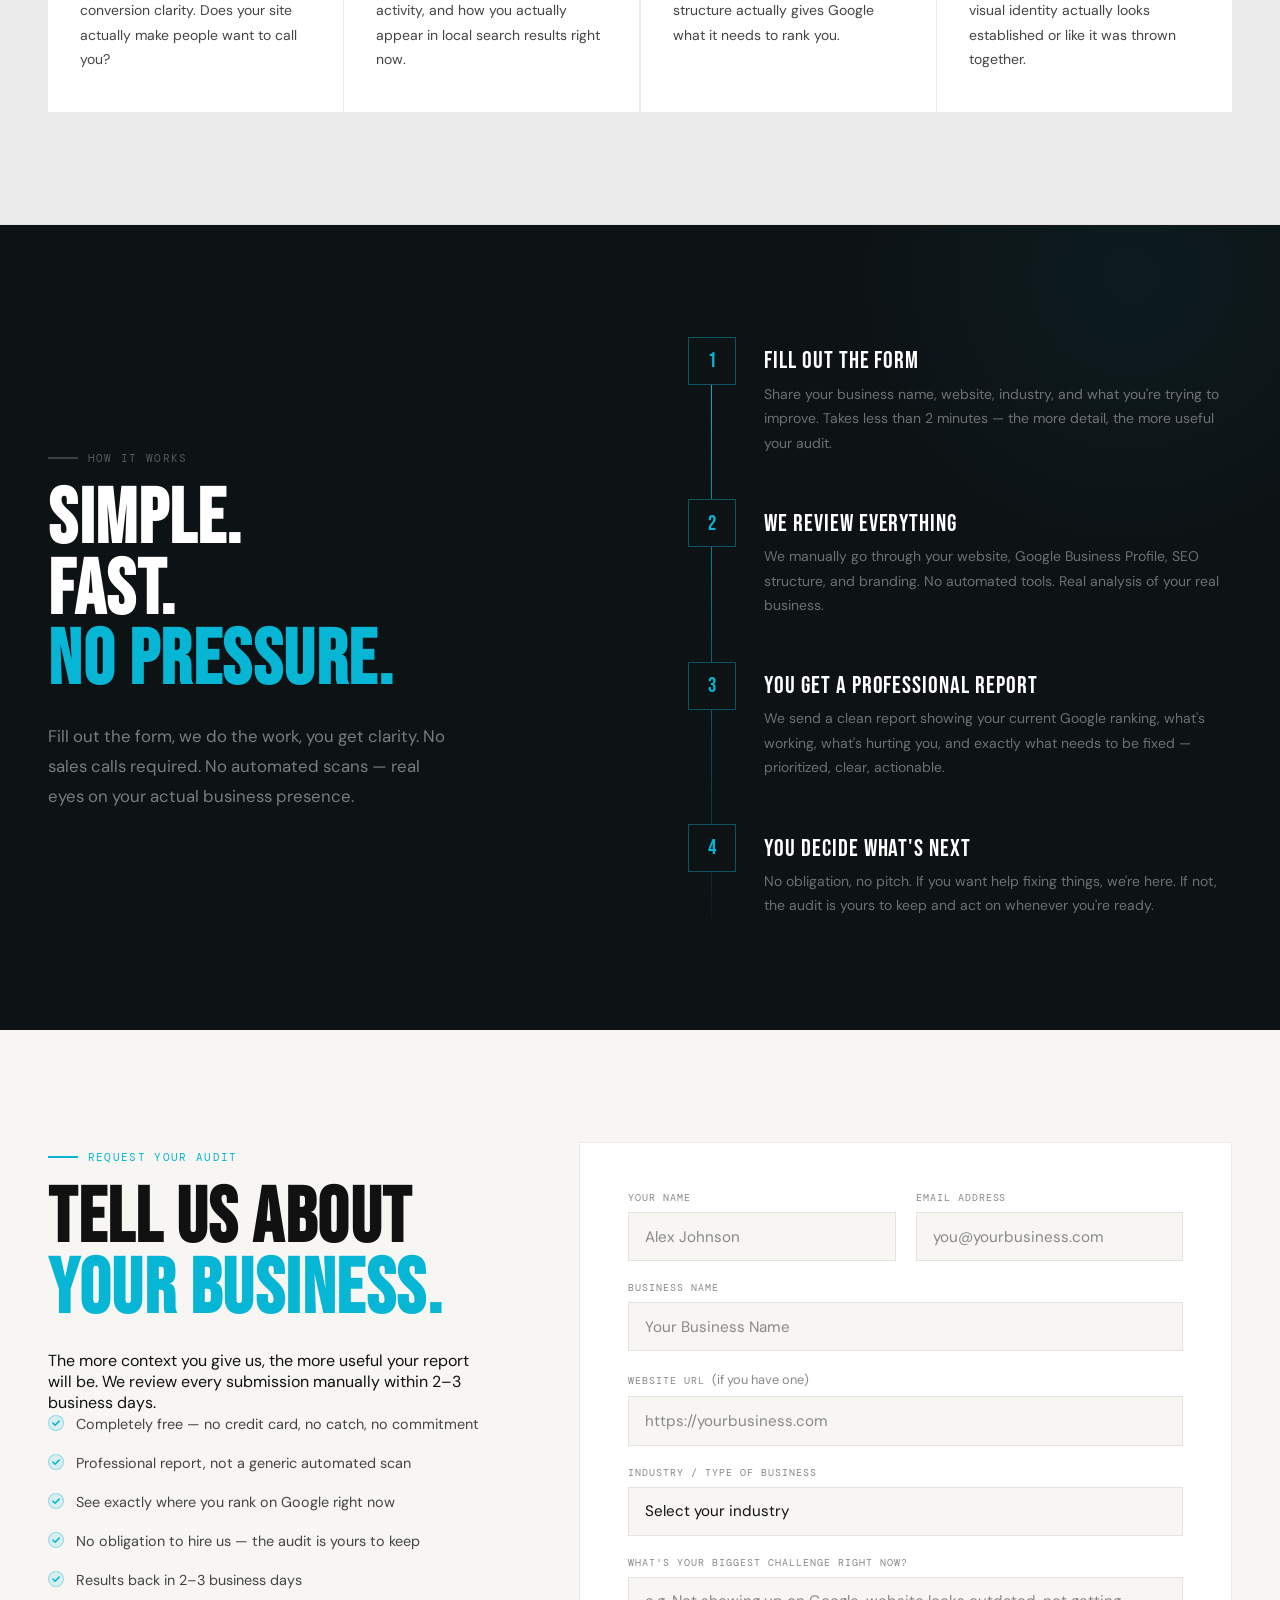
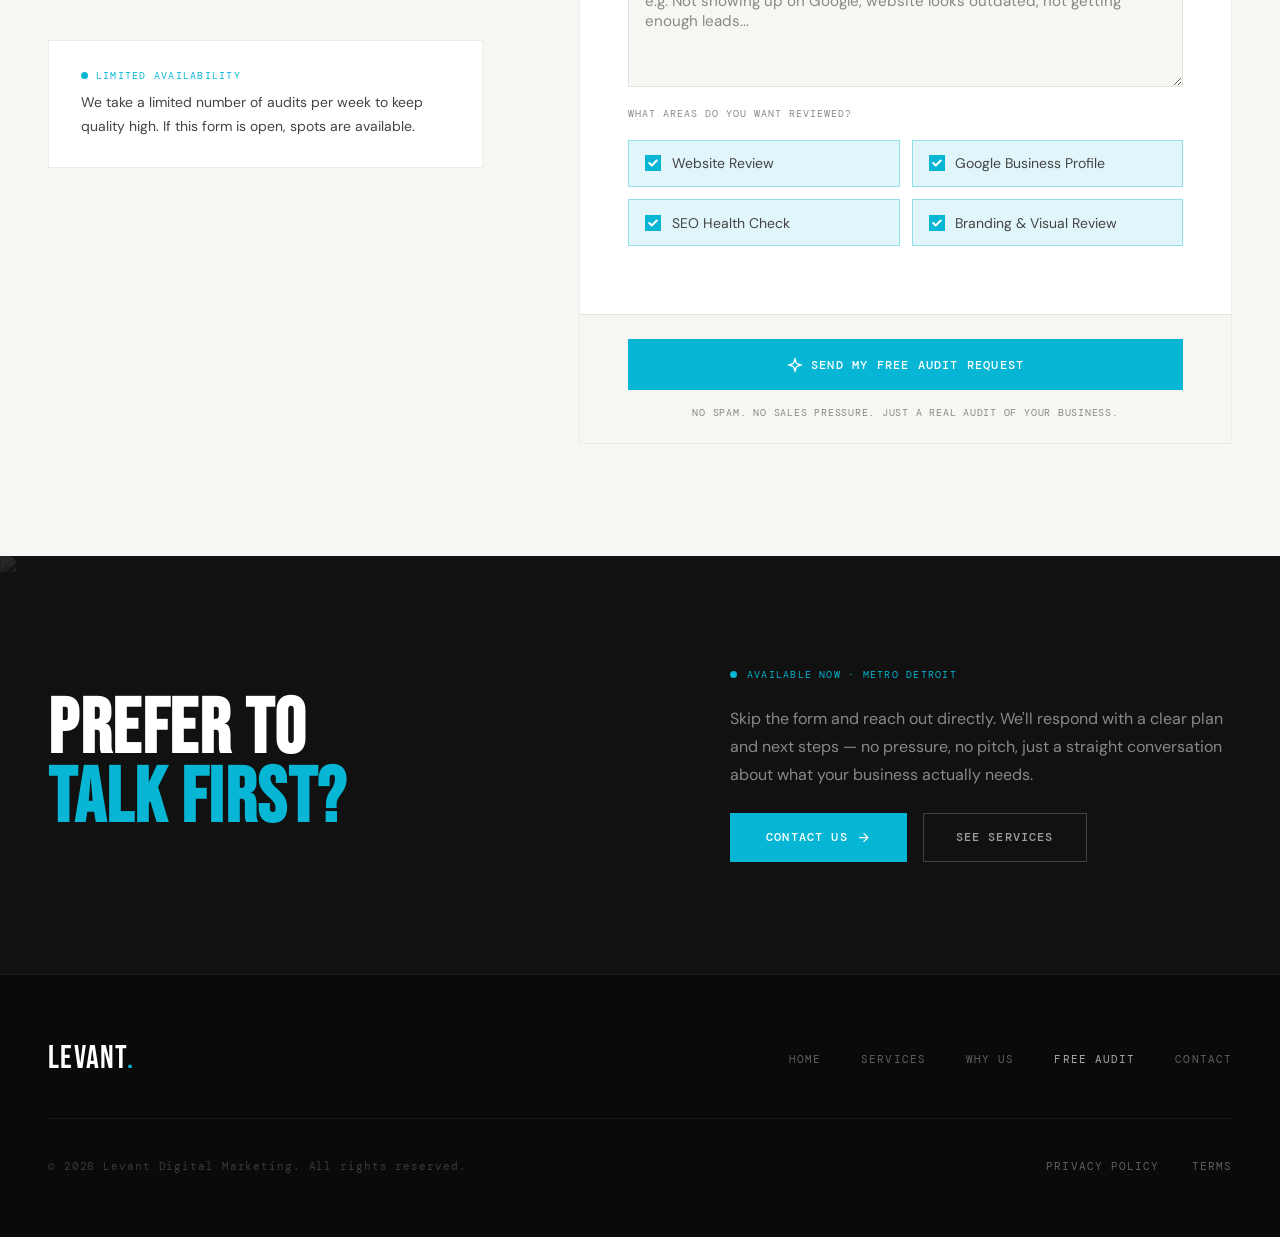
==== commit e19d697f: "Fix: Resolve broken links, navigation inconsistencies, and add unified nav to legal pages - Fix brok" ====
--- a/audit.html
+++ b/audit.html
@@ -258,7 +258,6 @@
 </head>
 <body>
 
-<!-- NAV -->
 <!-- NAV -->
 <nav id="nav">
   <div class="nav-inner">
@@ -604,8 +603,7 @@
       <nav class="footer-nav">
         <a href="index.html" class="footer-lnk">Home</a>
         <a href="services.html" class="footer-lnk">Services</a>
-        <a href="why-levant.html" class="footer-lnk">Why Us</a>
-        <a href="results.html" class="footer-lnk">Results</a>
+        <a href="why-us.html" class="footer-lnk">Why Us</a>
         <a href="audit.html" class="footer-lnk" style="color:rgba(255,255,255,0.65)">Free Audit</a>
         <a href="contact.html" class="footer-lnk">Contact</a>
       </nav>
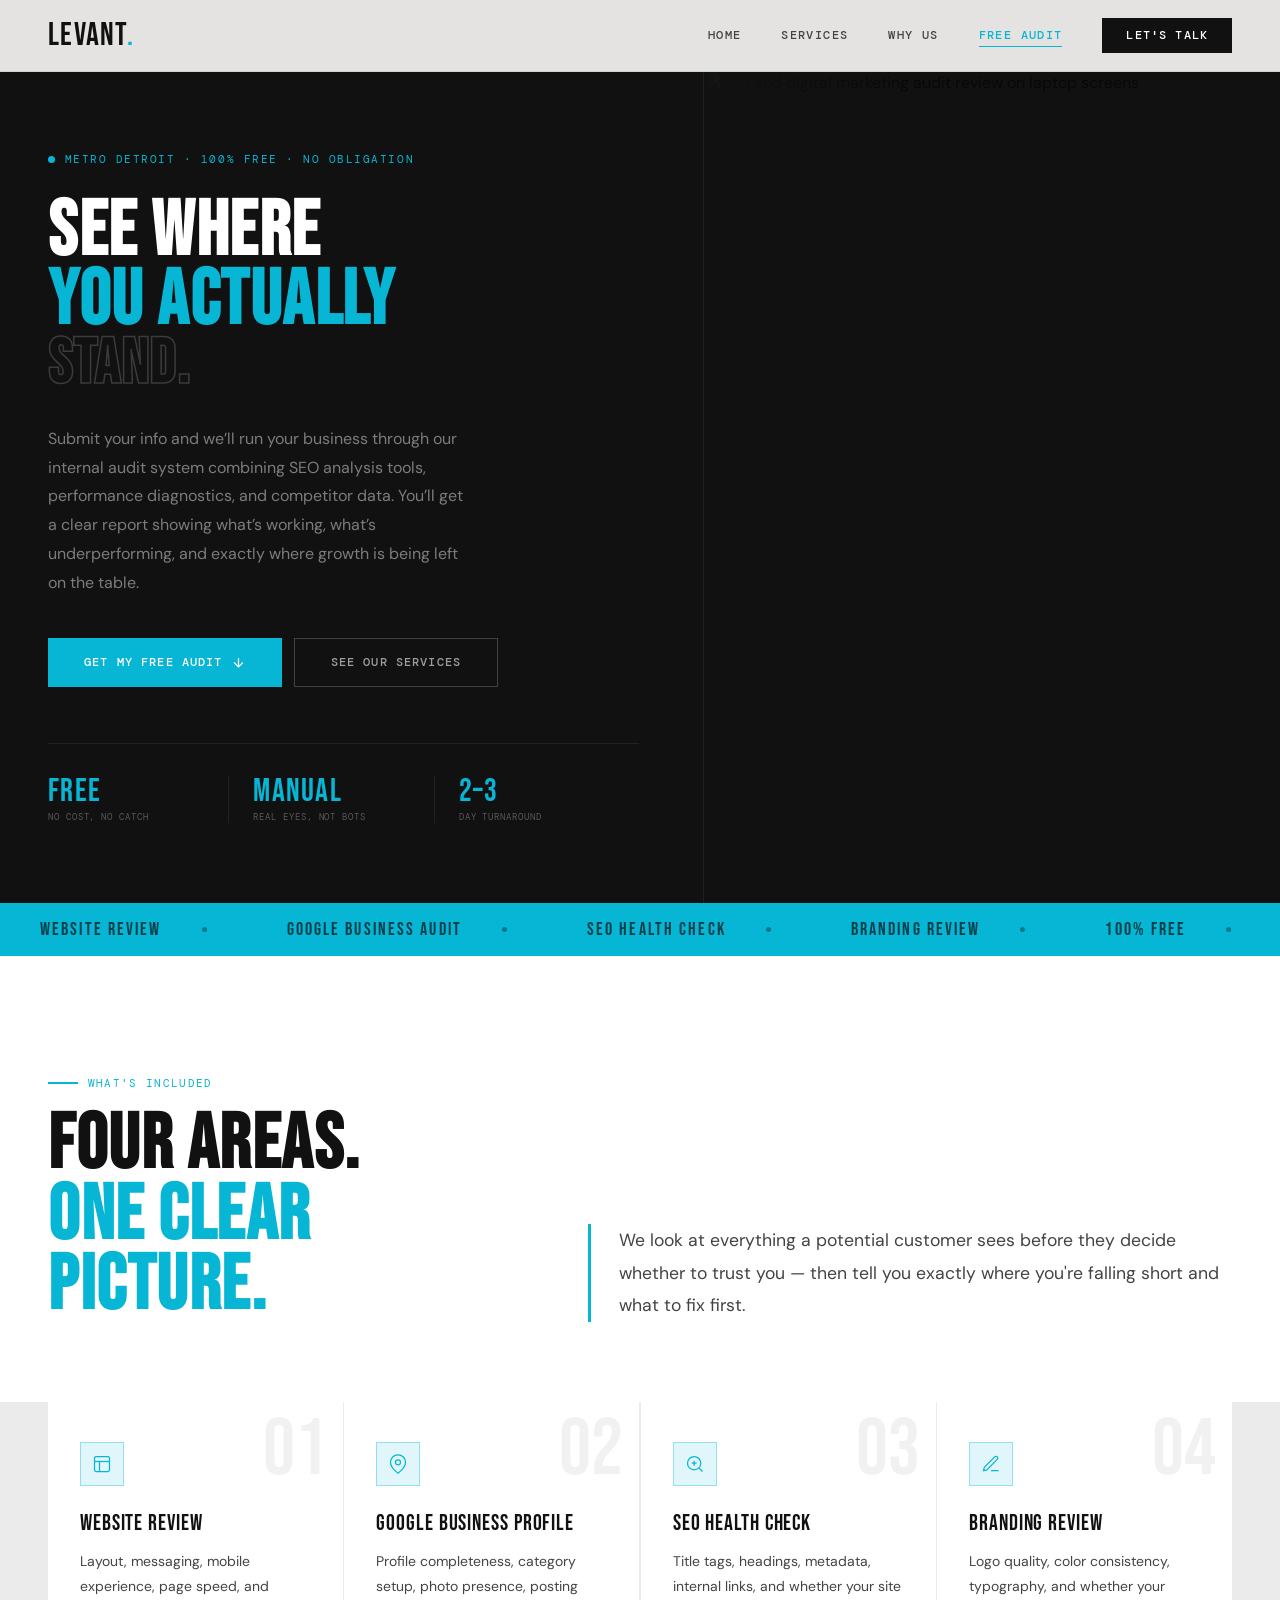
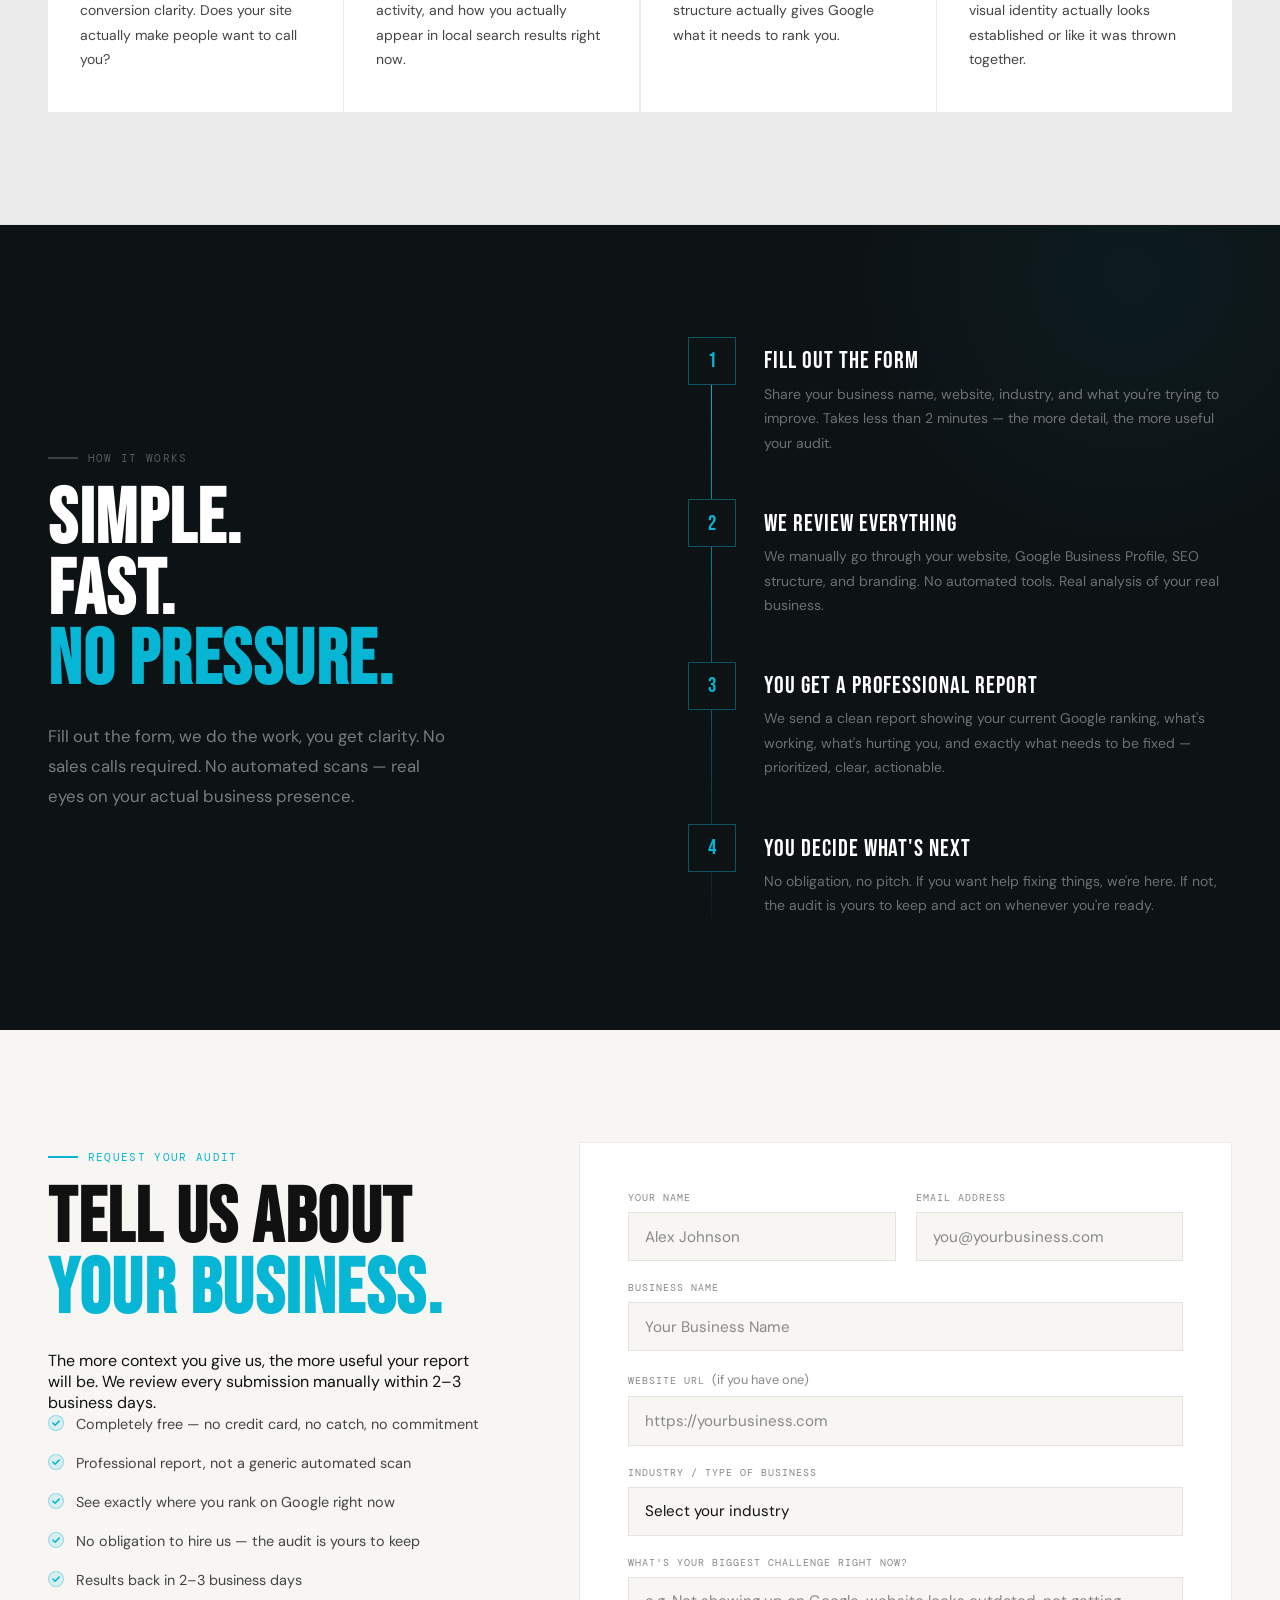
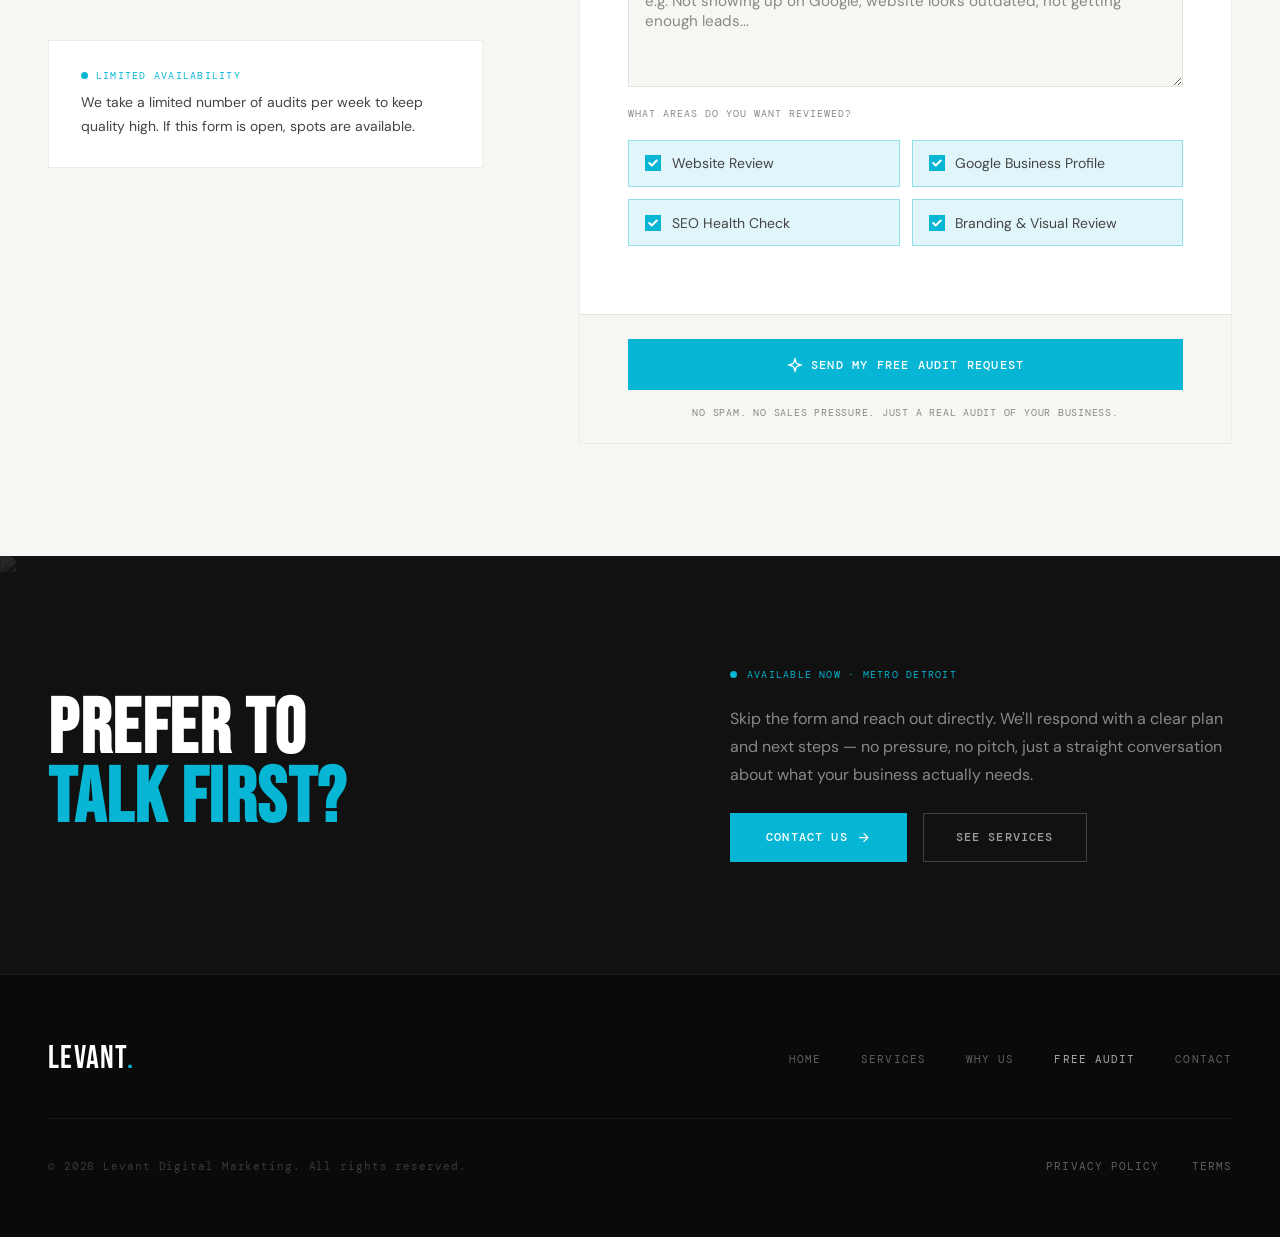
==== commit 2c1bd647: "Add premium scroll and hover animations - Add CSS animation variables (--ease-out, --duration-*, --s" ====
--- a/audit.html
+++ b/audit.html
@@ -355,8 +355,8 @@
     <p>We look at everything a potential customer sees before they decide whether to trust you — then tell you exactly where you're falling short and what to fix first.</p>
   </div>
 
-  <div class="areas-grid reveal" style="transition-delay:.1s;">
-    <div class="area-card">
+  <div class="areas-grid reveal stagger" style="transition-delay:.1s;">
+    <div class="area-card card-lift">
       <div class="area-num">01</div>
       <div class="area-icon">
         <svg viewBox="0 0 24 24" fill="none" stroke-width="1.5"><rect x="3" y="3" width="18" height="18" rx="2"/><path d="M3 9h18"/><path d="M9 21V9"/></svg>
@@ -364,7 +364,7 @@
       <div class="area-title">Website Review</div>
       <p class="area-desc">Layout, messaging, mobile experience, page speed, and conversion clarity. Does your site actually make people want to call you?</p>
     </div>
-    <div class="area-card">
+    <div class="area-card card-lift">
       <div class="area-num">02</div>
       <div class="area-icon">
         <svg viewBox="0 0 24 24" fill="none" stroke-width="1.5"><path d="M21 10c0 7-9 13-9 13s-9-6-9-13a9 9 0 0118 0z"/><circle cx="12" cy="10" r="3"/></svg>
@@ -372,7 +372,7 @@
       <div class="area-title">Google Business Profile</div>
       <p class="area-desc">Profile completeness, category setup, photo presence, posting activity, and how you actually appear in local search results right now.</p>
     </div>
-    <div class="area-card">
+    <div class="area-card card-lift">
       <div class="area-num">03</div>
       <div class="area-icon">
         <svg viewBox="0 0 24 24" fill="none" stroke-width="1.5"><circle cx="11" cy="11" r="8"/><path d="m21 21-4.35-4.35M11 8v6M8 11h6"/></svg>
@@ -380,7 +380,7 @@
       <div class="area-title">SEO Health Check</div>
       <p class="area-desc">Title tags, headings, metadata, internal links, and whether your site structure actually gives Google what it needs to rank you.</p>
     </div>
-    <div class="area-card">
+    <div class="area-card card-lift">
       <div class="area-num">04</div>
       <div class="area-icon">
         <svg viewBox="0 0 24 24" fill="none" stroke-width="1.5"><path d="M12 20h9M16.5 3.5a2.121 2.121 0 013 3L7 19l-4 1 1-4L16.5 3.5z"/></svg>
@@ -601,18 +601,18 @@
     <div class="footer-top">
       <a href="index.html" class="footer-logo">Levant<em>.</em></a>
       <nav class="footer-nav">
-        <a href="index.html" class="footer-lnk">Home</a>
-        <a href="services.html" class="footer-lnk">Services</a>
-        <a href="why-us.html" class="footer-lnk">Why Us</a>
-        <a href="audit.html" class="footer-lnk" style="color:rgba(255,255,255,0.65)">Free Audit</a>
-        <a href="contact.html" class="footer-lnk">Contact</a>
+        <a href="index.html" class="footer-lnk link-underline">Home</a>
+        <a href="services.html" class="footer-lnk link-underline">Services</a>
+        <a href="why-us.html" class="footer-lnk link-underline">Why Us</a>
+        <a href="audit.html" class="footer-lnk link-underline" style="color:rgba(255,255,255,0.65)">Free Audit</a>
+        <a href="contact.html" class="footer-lnk link-underline">Contact</a>
       </nav>
     </div>
     <div class="footer-bottom">
       <div class="footer-copy">© 2026 Levant Digital Marketing. All rights reserved.</div>
       <div style="display:flex;gap:2rem;">
-        <a href="privacy.html" class="footer-lnk">Privacy Policy</a>
-        <a href="terms.html" class="footer-lnk">Terms</a>
+        <a href="privacy.html" class="footer-lnk link-underline">Privacy Policy</a>
+        <a href="terms.html" class="footer-lnk link-underline">Terms</a>
       </div>
     </div>
   </div>
@@ -631,6 +631,7 @@
     entries.forEach(e => { if (e.isIntersecting) { e.target.classList.add('vis'); obs.unobserve(e.target); } });
   }, { threshold: 0.08, rootMargin: '0px 0px -40px 0px' });
   document.querySelectorAll('.reveal, .reveal-l, .reveal-r').forEach(el => obs.observe(el));
+  document.querySelectorAll('.stagger').forEach(el => obs.observe(el));
 
   // Checkbox toggle
   document.querySelectorAll('.check-label').forEach(label => {
--- a/assets/nav.css
+++ b/assets/nav.css
@@ -10,6 +10,15 @@
   --ink: #111111;
   --ink2: #444444;
   --rule: rgba(0,0,0,0.08);
+}
+
+/* ── CSS VARIABLES FOR ANIMATIONS ── */
+:root {
+  --ease-out: cubic-bezier(0.16, 1, 0.3, 1);
+  --duration-fast: 0.2s;
+  --duration-normal: 0.4s;
+  --duration-slow: 0.8s;
+  --stagger-delay: 0.08s;
 }
 
 /* ── NAVIGATION ── */
@@ -27,7 +36,13 @@
   backdrop-filter: blur(18px);
   -webkit-backdrop-filter: blur(18px);
   border-bottom: 1px solid var(--rule);
-  transition: box-shadow 0.3s ease;
+  transition: background 0.4s var(--ease-out), box-shadow 0.4s var(--ease-out), border-color 0.4s var(--ease-out);
+}
+
+#nav.scrolled {
+  background: rgba(247, 246, 243, 0.98);
+  box-shadow: 0 4px 30px rgba(0, 0, 0, 0.08);
+  border-bottom-color: rgba(0,0,0,0.06);
 }
 
 #nav.scrolled {
@@ -73,6 +88,22 @@
   text-decoration: none;
   transition: color 0.2s ease;
   position: relative;
+}
+
+.nav-lnk::after {
+  content: '';
+  position: absolute;
+  bottom: -4px;
+  left: 0;
+  width: 0;
+  height: 1px;
+  background: var(--cyan);
+  transition: width 0.3s var(--ease-out);
+}
+
+.nav-lnk:hover::after,
+.nav-lnk.active::after {
+  width: 100%;
 }
 
 .nav-lnk:hover,
@@ -193,16 +224,114 @@
   }
 }
 
+/* ── UTILITY CLASSES FOR ANIMATIONS ── */
+
+/* Stagger children animation */
+.stagger > * {
+  opacity: 0;
+  transform: translateY(24px);
+  transition: opacity var(--duration-slow) var(--ease-out), 
+              transform var(--duration-slow) var(--ease-out);
+}
+
+.stagger.vis > * {
+  opacity: 1;
+  transform: none;
+}
+
+.stagger > *:nth-child(1) { transition-delay: calc(var(--stagger-delay) * 0); }
+.stagger > *:nth-child(2) { transition-delay: calc(var(--stagger-delay) * 1); }
+.stagger > *:nth-child(3) { transition-delay: calc(var(--stagger-delay) * 2); }
+.stagger > *:nth-child(4) { transition-delay: calc(var(--stagger-delay) * 3); }
+.stagger > *:nth-child(5) { transition-delay: calc(var(--stagger-delay) * 4); }
+.stagger > *:nth-child(6) { transition-delay: calc(var(--stagger-delay) * 5); }
+.stagger > *:nth-child(7) { transition-delay: calc(var(--stagger-delay) * 6); }
+.stagger > *:nth-child(8) { transition-delay: calc(var(--stagger-delay) * 7); }
+
+/* Image hover zoom */
+.img-hover-zoom {
+  overflow: hidden;
+}
+
+.img-hover-zoom img {
+  transition: transform 0.7s var(--ease-out);
+}
+
+.img-hover-zoom:hover img {
+  transform: scale(1.05);
+}
+
+/* Card lift effect */
+.card-lift {
+  transition: transform 0.3s var(--ease-out), 
+              box-shadow 0.3s var(--ease-out);
+}
+
+.card-lift:hover {
+  transform: translateY(-4px);
+  box-shadow: 0 16px 48px rgba(0,0,0,0.1);
+}
+
+/* Link underline reveal (for footer links) */
+.link-underline {
+  position: relative;
+  text-decoration: none;
+}
+
+.link-underline::after {
+  content: '';
+  position: absolute;
+  bottom: -2px;
+  left: 0;
+  width: 0;
+  height: 1px;
+  background: currentColor;
+  transition: width 0.3s var(--ease-out);
+}
+
+.link-underline:hover::after {
+  width: 100%;
+}
+
+/* ── MOBILE OPTIMIZED ANIMATIONS ── */
+@media (max-width: 768px) {
+  /* Reduce motion on mobile - fade only, no slide */
+  .reveal,
+  .reveal-l,
+  .reveal-r {
+    transform: none !important;
+    transition: opacity 0.5s ease;
+  }
+  
+  .stagger > * {
+    transform: none !important;
+    transition: opacity 0.4s ease;
+  }
+  
+  /* Disable heavy hover effects on touch devices */
+  .card-lift:hover,
+  .img-hover-zoom:hover img {
+    transform: none;
+    box-shadow: none;
+  }
+}
+
 /* ── REDUCED MOTION ── */
 @media (prefers-reduced-motion: reduce) {
-  #nav,
-  .nav-cta,
-  .mob-lnk,
-  #mob-close {
-    transition: none;
-  }
-  
-  #mob-menu {
-    transition: none;
-  }
-}
+  *,
+  *::before,
+  *::after {
+    animation-duration: 0.01ms !important;
+    animation-iteration-count: 1 !important;
+    transition-duration: 0.01ms !important;
+    scroll-behavior: auto !important;
+  }
+  
+  .reveal,
+  .reveal-l,
+  .reveal-r,
+  .stagger > * {
+    opacity: 1 !important;
+    transform: none !important;
+  }
+}
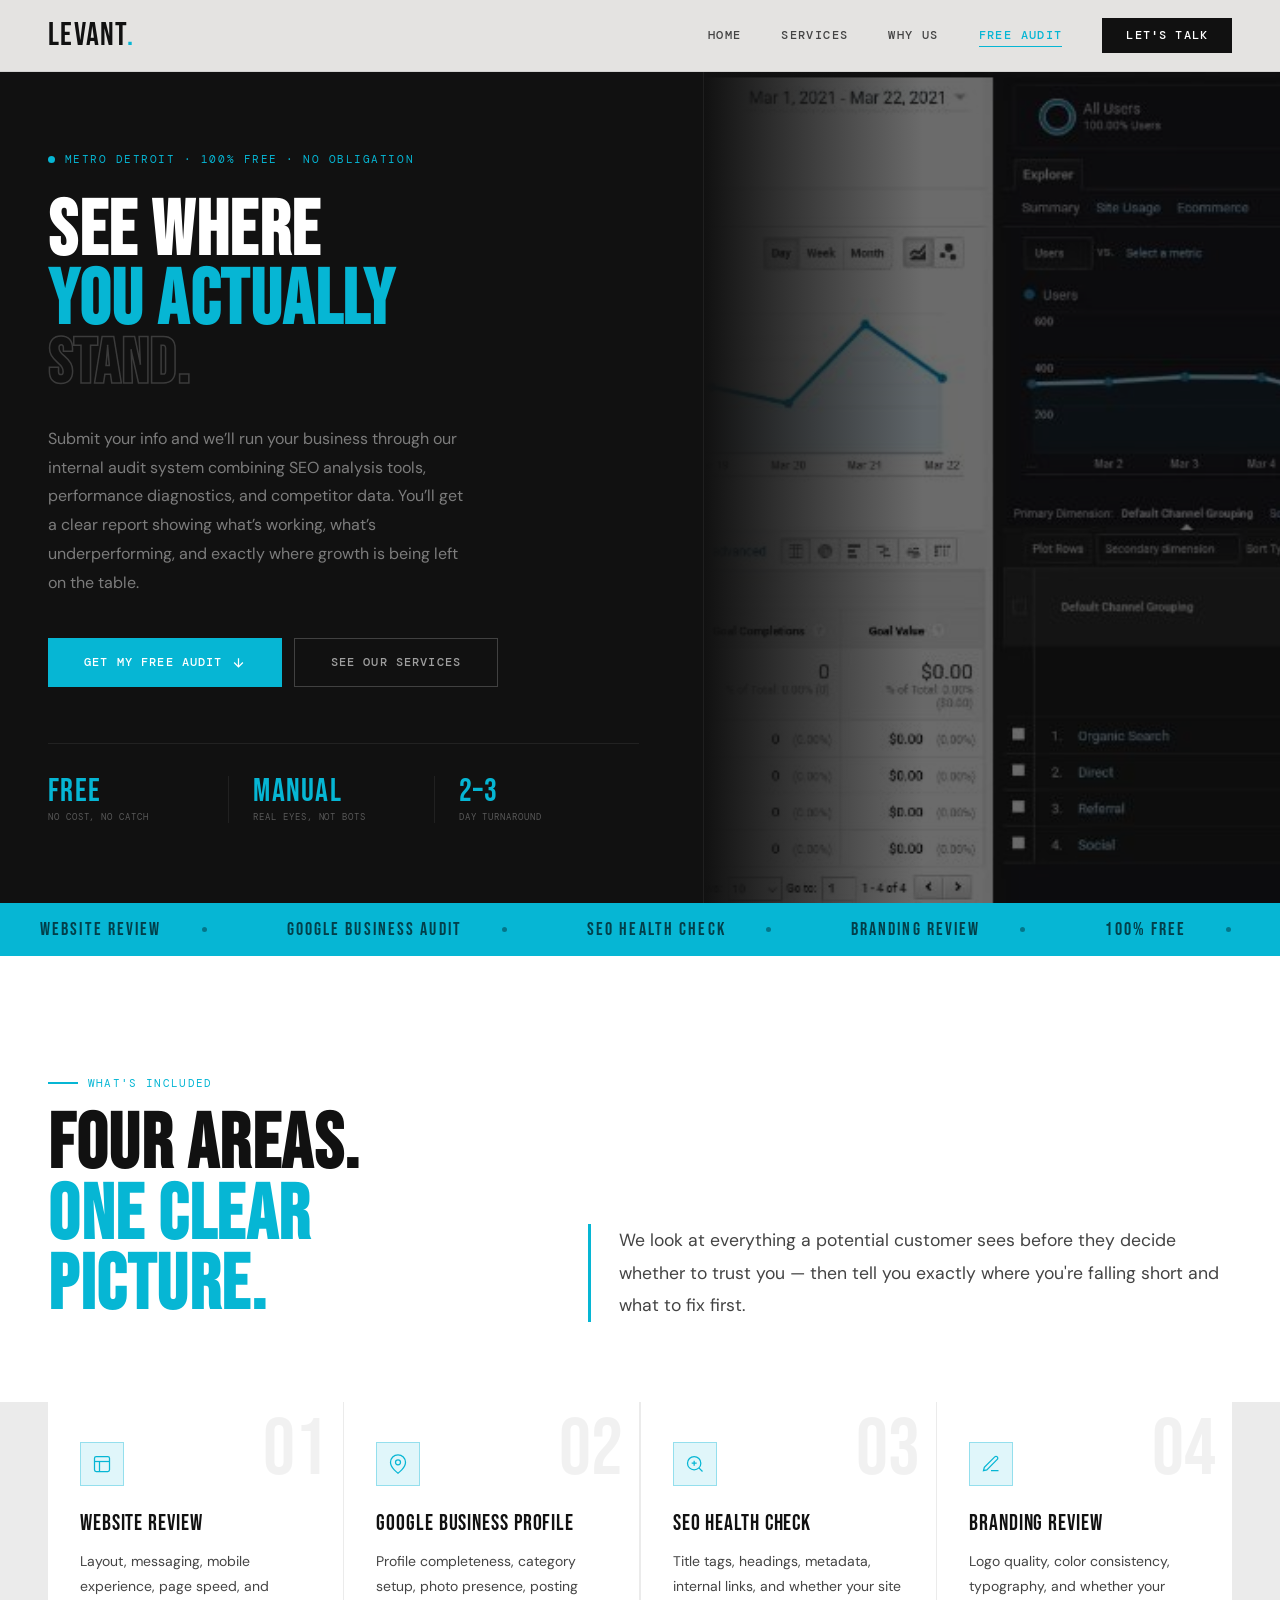
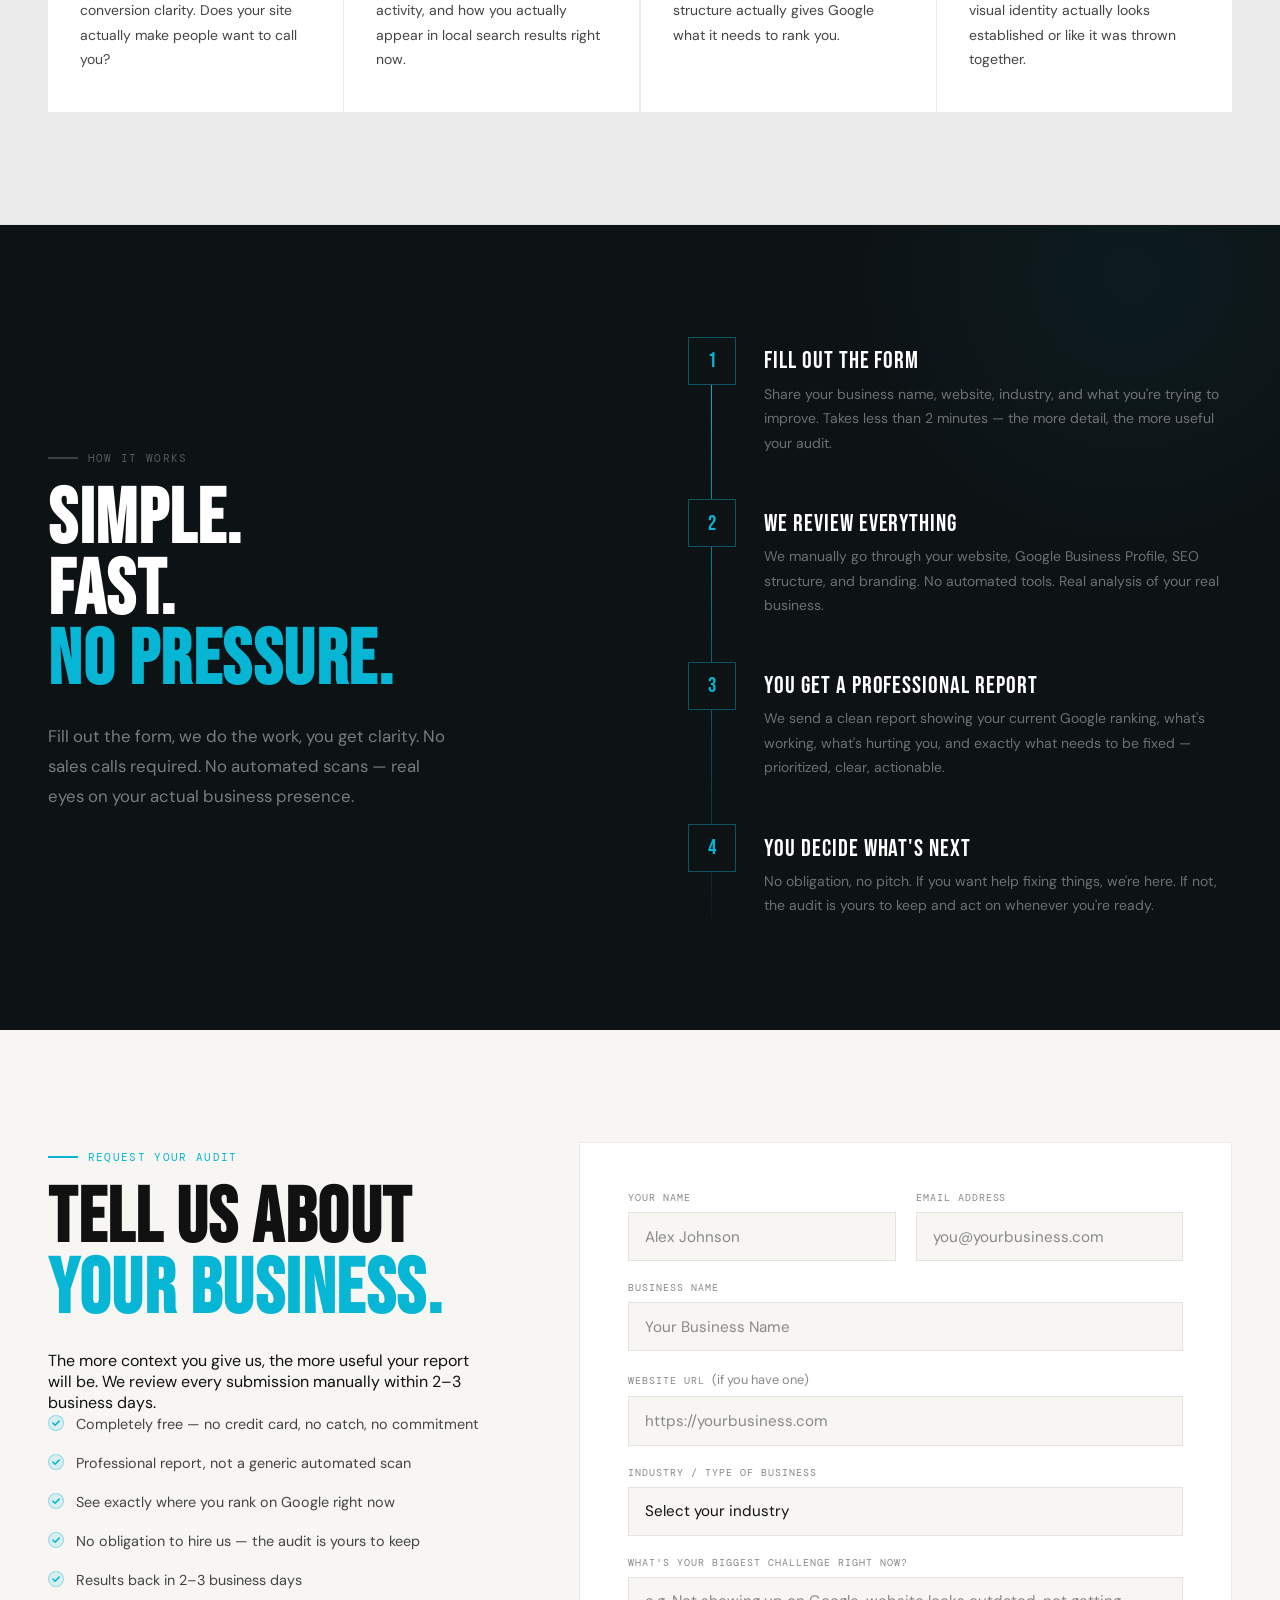
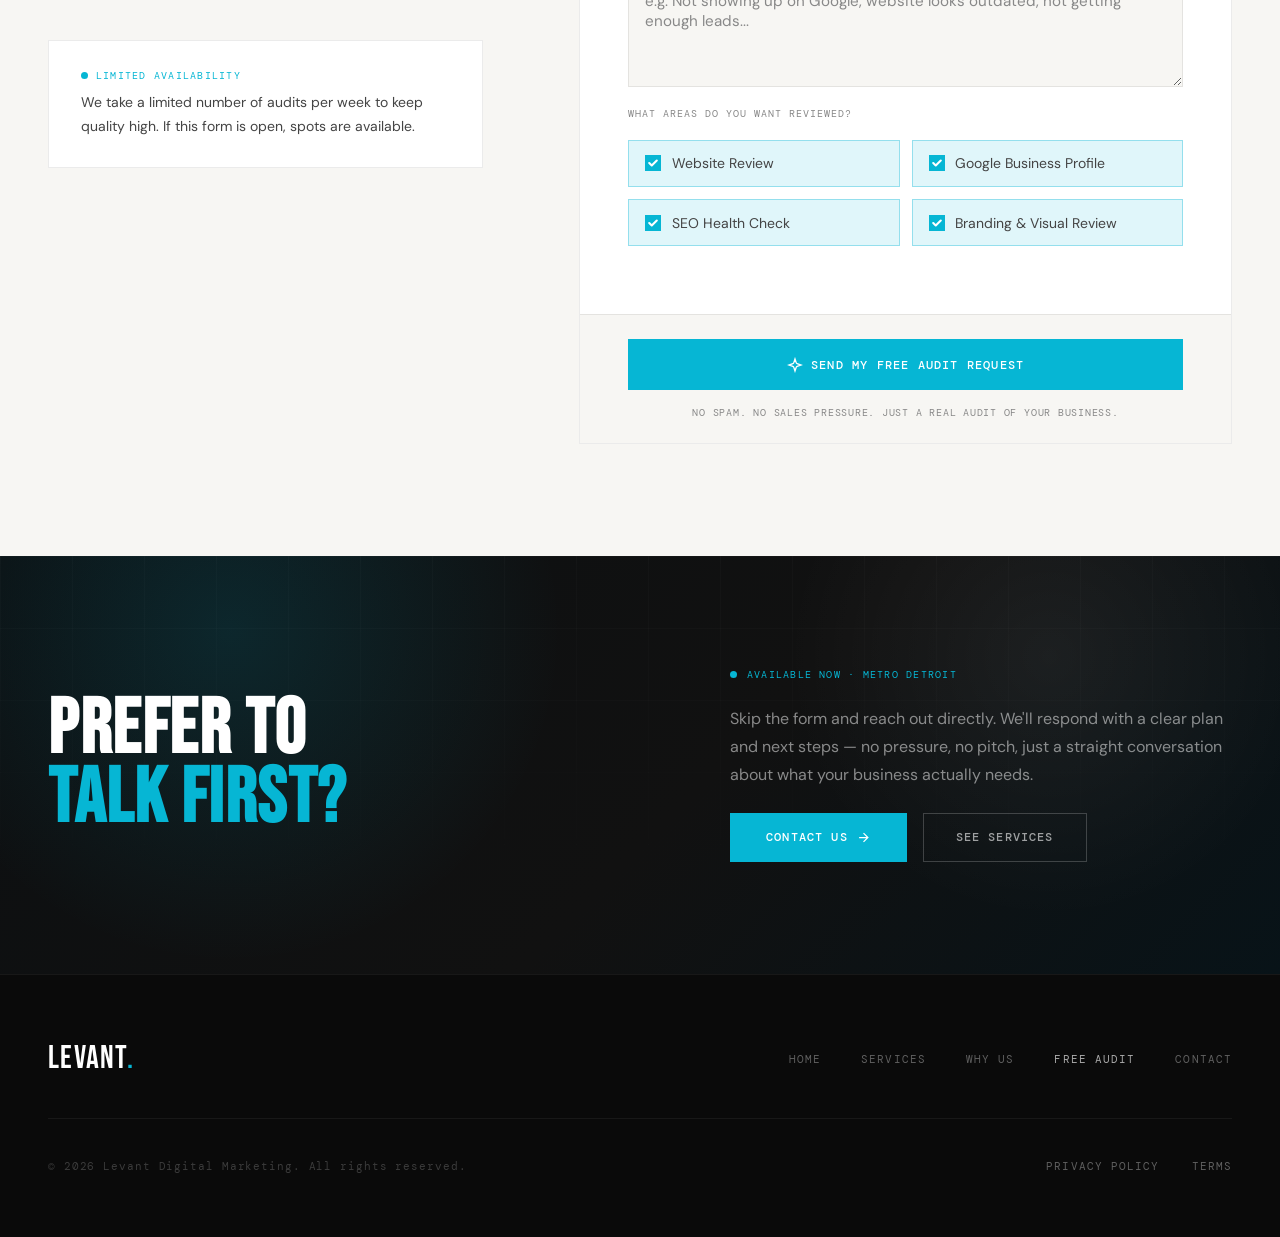
==== commit ce52010c: "Refine image usage and layout treatment" ====
--- a/audit.html
+++ b/audit.html
@@ -167,7 +167,7 @@
       color: var(--ink); background: var(--bg);
       border: 1px solid var(--rule);
       padding: 0.85rem 1rem;
-      outline: none;
+      outline: 2px solid transparent;
       transition: border-color .2s, background .2s;
       width: 100%;
       -webkit-appearance: none;
@@ -244,6 +244,8 @@
     }
     @media(max-width: 700px) {
       .hero-left { padding: 4rem 1.5rem; }
+      .hero-trust { flex-direction: column; gap: 1rem; }
+      .trust-item + .trust-item { border-left: none; padding-left: 0; border-top: 1px solid rgba(255,255,255,0.07); padding-top: 1rem; }
       .areas-intro { padding: 5rem 1.5rem 2rem; }
       .areas-grid { grid-template-columns: 1fr; padding: 0 1.5rem 5rem; }
       .how-inner, .form-inner { padding: 5rem 1.5rem; }
@@ -319,7 +321,7 @@
   </div>
   <div class="hero-right">
     <!-- SEO audit / analytics review — unique image -->
-    <img src="https://images.unsplash.com/photo-1460925895917-afdab827c52f?w=1200&q=90&fit=crop" alt="SEO and digital marketing audit review on laptop screens"/>
+    <img src="assets/analytics-dashboard.jpg" alt="Wide analytics dashboard showing traffic, ranking, and conversion metrics" width="1919" height="470" loading="eager" fetchpriority="high" decoding="async"/>
   </div>
 </section>
 
@@ -468,7 +470,7 @@
       <div class="form-card">
 
         <!-- Success state -->
-        <div class="form-success" id="form-success">
+        <div class="form-success" id="form-success" aria-live="polite">
           <div class="success-icon">
             <svg viewBox="0 0 24 24" fill="none" stroke-width="1.5"><polyline points="20 6 9 17 4 12"/></svg>
           </div>
@@ -481,7 +483,7 @@
         </div>
 
         <!-- Form -->
-        <form id="audit-form-el" novalidate>
+        <form id="audit-form-el" action="https://formspree.io/f/xdawagkj" method="POST">
           <div class="form-body">
 
             <div class="field-row">
@@ -525,6 +527,9 @@
               <label class="field-label" for="f-challenge">What's Your Biggest Challenge Right Now?</label>
               <textarea id="f-challenge" name="challenge" class="field-input" placeholder="e.g. Not showing up on Google, website looks outdated, not getting enough leads..."></textarea>
             </div>
+
+            <input type="hidden" name="_subject" value="New Free Audit Request - Levant Digital Marketing"/>
+            <input type="text" name="_gotcha" style="display:none" tabindex="-1" autocomplete="off"/>
 
             <div class="field-group">
               <label class="field-label" style="margin-bottom:0.75rem;">What Areas Do You Want Reviewed?</label>
@@ -555,10 +560,10 @@
           </div>
 
           <div class="form-footer">
-            <div class="form-error" id="form-error">Please fill in all required fields before submitting.</div>
-            <button type="submit" class="btn-primary" style="justify-content:center; width:100%; padding:1.1rem 2rem; font-size:0.75rem;">
+            <div class="form-error" id="form-error" aria-live="polite">Please fill in all required fields before submitting.</div>
+            <button type="submit" class="btn-primary" id="audit-submit-btn" style="justify-content:center; width:100%; padding:1.1rem 2rem; font-size:0.75rem;">
               <svg width="16" height="16" viewBox="0 0 24 24" fill="none" stroke="currentColor" stroke-width="2"><path d="m12 3-1.912 5.813a2 2 0 0 1-1.275 1.275L3 12l5.813 1.912a2 2 0 0 1 1.275 1.275L12 21l1.912-5.813a2 2 0 0 1 1.275-1.275L21 12l-5.813-1.912a2 2 0 0 1-1.275-1.275L12 3Z"/></svg>
-              Send My Free Audit Request
+              <span id="audit-btn-text">Send My Free Audit Request</span>
             </button>
             <div class="form-fine-print">No spam. No sales pressure. Just a real audit of your business.</div>
           </div>
@@ -573,10 +578,7 @@
 <!-- ══════════════════════════════════════
      CTA
 ══════════════════════════════════════ -->
-<section class="cta-section">
-  <div class="cta-bg-img">
-    <img src="https://images.unsplash.com/photo-1664575599736-c5197c684128?w=1600&q=80&fit=crop" alt="Digital marketing strategy session"/>
-  </div>
+<section class="cta-section cta-ambient">
   <div class="cta-inner">
     <div class="reveal-l">
       <h2 class="cta-h">Prefer To<br><em>Talk First?</em></h2>
@@ -618,49 +620,72 @@
   </div>
 </footer>
 
+<script src="assets/site.js"></script>
 <script>
-  // Nav scroll
-  const nav = document.getElementById('nav');
-  window.addEventListener('scroll', () => { nav.classList.toggle('scrolled', scrollY > 50); }, { passive: true });
-  document.getElementById('mob-btn').addEventListener('click', () => document.getElementById('mob-menu').classList.add('open'));
-  document.getElementById('mob-close').addEventListener('click', () => document.getElementById('mob-menu').classList.remove('open'));
-  document.querySelectorAll('#mob-menu a').forEach(a => a.addEventListener('click', () => document.getElementById('mob-menu').classList.remove('open')));
-
-  // Reveal
-  const obs = new IntersectionObserver((entries) => {
-    entries.forEach(e => { if (e.isIntersecting) { e.target.classList.add('vis'); obs.unobserve(e.target); } });
-  }, { threshold: 0.08, rootMargin: '0px 0px -40px 0px' });
-  document.querySelectorAll('.reveal, .reveal-l, .reveal-r').forEach(el => obs.observe(el));
-  document.querySelectorAll('.stagger').forEach(el => obs.observe(el));
-
   // Checkbox toggle
-  document.querySelectorAll('.check-label').forEach(label => {
-    label.addEventListener('click', () => {
-      const cb = label.querySelector('input[type=checkbox]');
-      cb.checked = !cb.checked;
-      label.classList.toggle('checked', cb.checked);
+  document.querySelectorAll('.check-label input[type=checkbox]').forEach((checkbox) => {
+    checkbox.addEventListener('change', () => {
+      checkbox.closest('.check-label')?.classList.toggle('checked', checkbox.checked);
     });
   });
 
   // Form submit
-  document.getElementById('audit-form-el').addEventListener('submit', function(e) {
+  const auditForm = document.getElementById('audit-form-el');
+  const auditError = document.getElementById('form-error');
+  const auditSuccess = document.getElementById('form-success');
+  const auditSubmitBtn = document.getElementById('audit-submit-btn');
+  const auditBtnText = document.getElementById('audit-btn-text');
+
+  auditForm.addEventListener('submit', async function(e) {
     e.preventDefault();
-    const name = document.getElementById('f-name').value.trim();
-    const email = document.getElementById('f-email').value.trim();
-    const biz = document.getElementById('f-biz').value.trim();
-    const industry = document.getElementById('f-industry').value;
-    const errEl = document.getElementById('form-error');
-
-    if (!name || !email || !biz || !industry) {
-      errEl.classList.add('show');
+    auditError.classList.remove('show');
+
+    if (!auditForm.reportValidity()) {
+      auditError.textContent = 'Please fill in all required fields before submitting.';
+      auditError.classList.add('show');
       return;
     }
-    errEl.classList.remove('show');
-
-    // Show success
-    this.style.display = 'none';
-    document.getElementById('form-success').classList.add('show');
-    document.getElementById('audit-form').scrollIntoView({ behavior: 'smooth', block: 'start' });
+
+    auditSubmitBtn.disabled = true;
+    auditBtnText.textContent = 'Sending...';
+
+    try {
+      const res = await fetch(auditForm.action, {
+        method: auditForm.method,
+        body: new FormData(auditForm),
+        headers: { Accept: 'application/json' }
+      });
+
+      if (res.ok) {
+        auditForm.reset();
+        document.querySelectorAll('.check-label').forEach(label => label.classList.remove('checked'));
+        document.querySelectorAll('.check-label input[type=checkbox]').forEach(cb => cb.checked = false);
+        ['chk-website', 'chk-gbp', 'chk-seo', 'chk-brand'].forEach(id => {
+          const label = document.getElementById(id);
+          const checkbox = label?.querySelector('input[type=checkbox]');
+          if (label && checkbox) {
+            label.classList.add('checked');
+            checkbox.checked = true;
+          }
+        });
+        auditForm.style.display = 'none';
+        auditSuccess.classList.add('show');
+        document.getElementById('audit-form').scrollIntoView({ behavior: 'smooth', block: 'start' });
+      } else {
+        const data = await res.json().catch(() => null);
+        auditError.textContent = (data && data.errors)
+          ? data.errors.map(err => err.message).join(', ')
+          : 'Something went wrong. Please try again.';
+        auditError.classList.add('show');
+        auditSubmitBtn.disabled = false;
+        auditBtnText.textContent = 'Send My Free Audit Request';
+      }
+    } catch (err) {
+      auditError.textContent = 'Network error. Please try again.';
+      auditError.classList.add('show');
+      auditSubmitBtn.disabled = false;
+      auditBtnText.textContent = 'Send My Free Audit Request';
+    }
   });
 </script>
 </body>
--- a/assets/nav.css
+++ b/assets/nav.css
@@ -111,6 +111,20 @@
   color: var(--cyan);
 }
 
+.nav-lnk:focus-visible,
+.nav-cta:focus-visible,
+#mob-btn:focus-visible,
+#mob-close:focus-visible,
+.mob-lnk:focus-visible,
+a:focus-visible,
+button:focus-visible,
+input:focus-visible,
+select:focus-visible,
+textarea:focus-visible {
+  outline: 2px solid var(--cyan);
+  outline-offset: 3px;
+}
+
 .nav-cta {
   font-family: 'DM Mono', monospace;
   font-size: 0.72rem;
@@ -166,6 +180,33 @@
   display: flex;
   opacity: 1;
   transform: translateY(0);
+}
+
+body.menu-open {
+  overflow: hidden;
+}
+
+.cta-section.cta-ambient {
+  background:
+    radial-gradient(circle at 18% 18%, rgba(6,182,212,0.14), transparent 30%),
+    radial-gradient(circle at 82% 24%, rgba(255,255,255,0.06), transparent 24%),
+    linear-gradient(135deg, #0c0f11 0%, #111111 55%, #081318 100%);
+}
+
+.cta-section.cta-ambient::before {
+  content: '';
+  position: absolute;
+  inset: 0;
+  pointer-events: none;
+  background:
+    linear-gradient(90deg, rgba(255,255,255,0.03) 1px, transparent 1px),
+    linear-gradient(rgba(255,255,255,0.03) 1px, transparent 1px);
+  background-size: 72px 72px;
+  mask-image: linear-gradient(to bottom, rgba(0,0,0,0.7), transparent 92%);
+}
+
+.cta-section.cta-ambient .cta-bg-img {
+  display: none;
 }
 
 .mob-lnk {
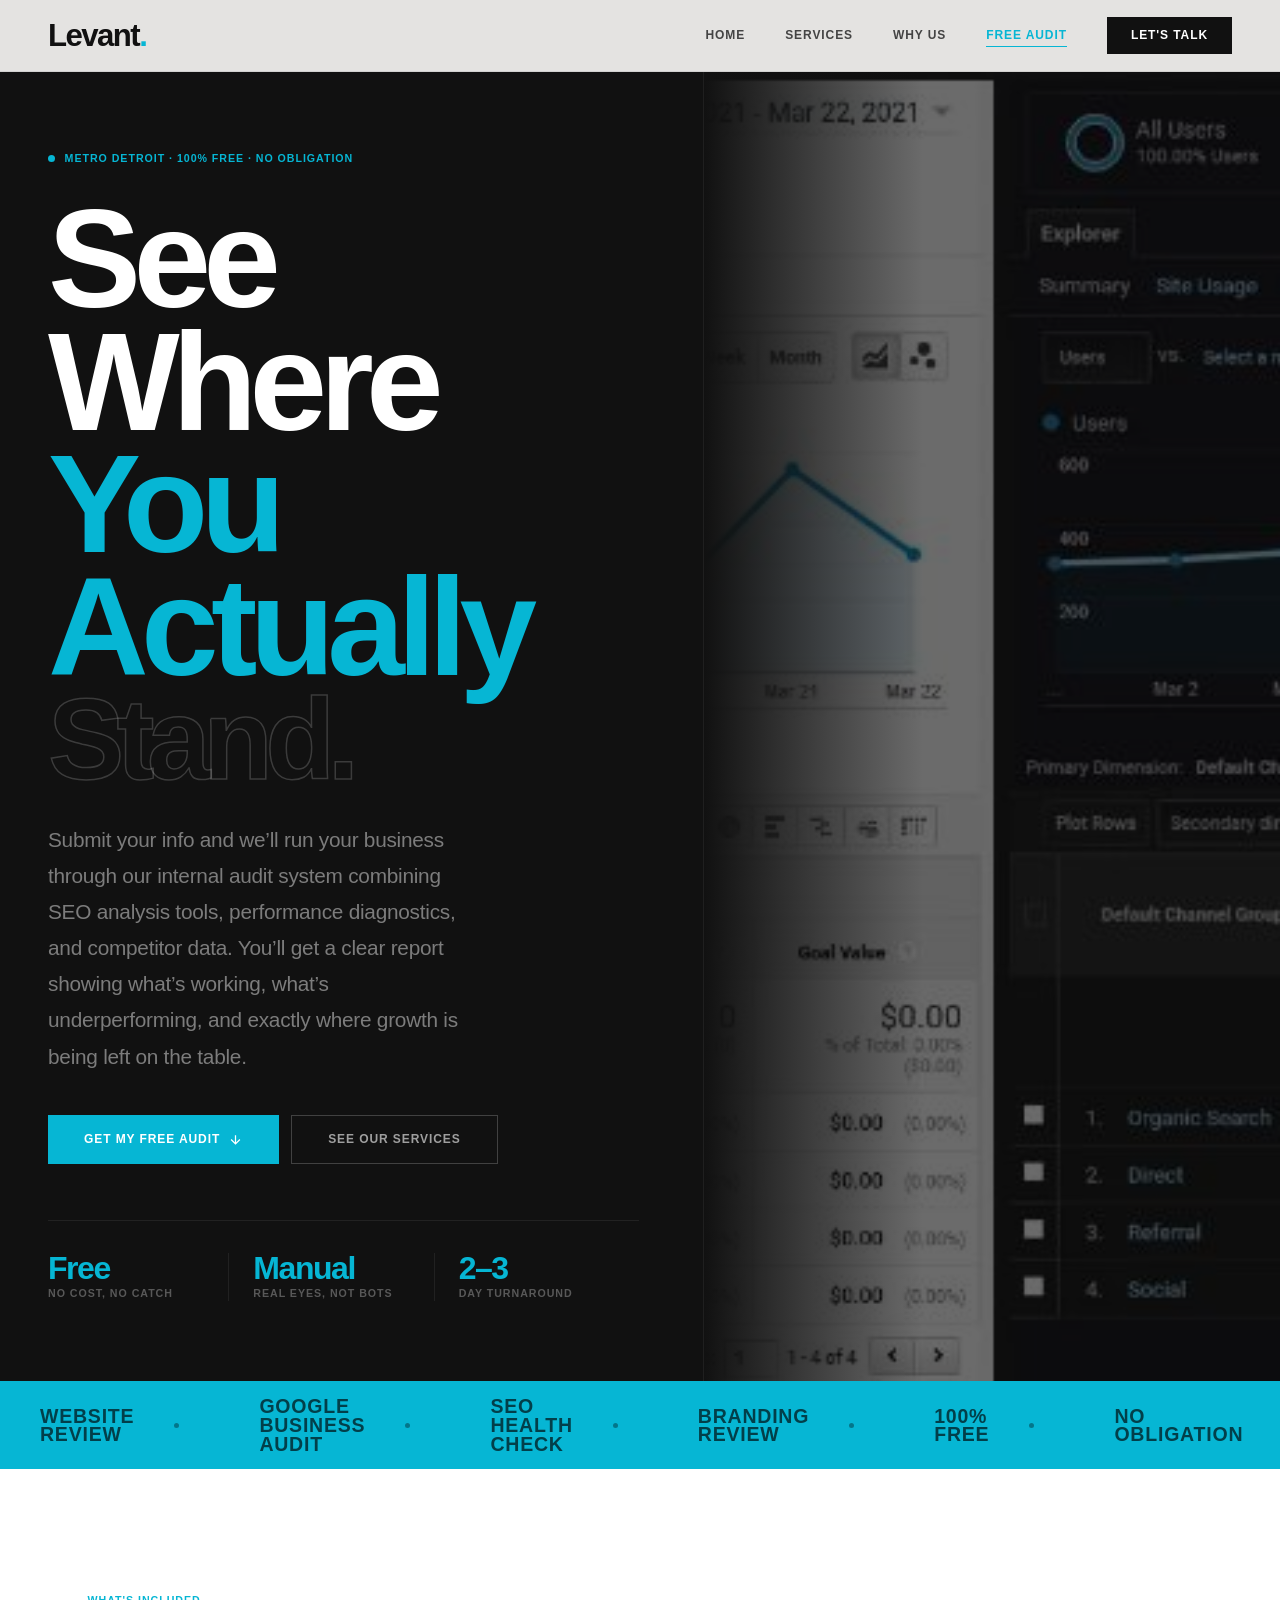
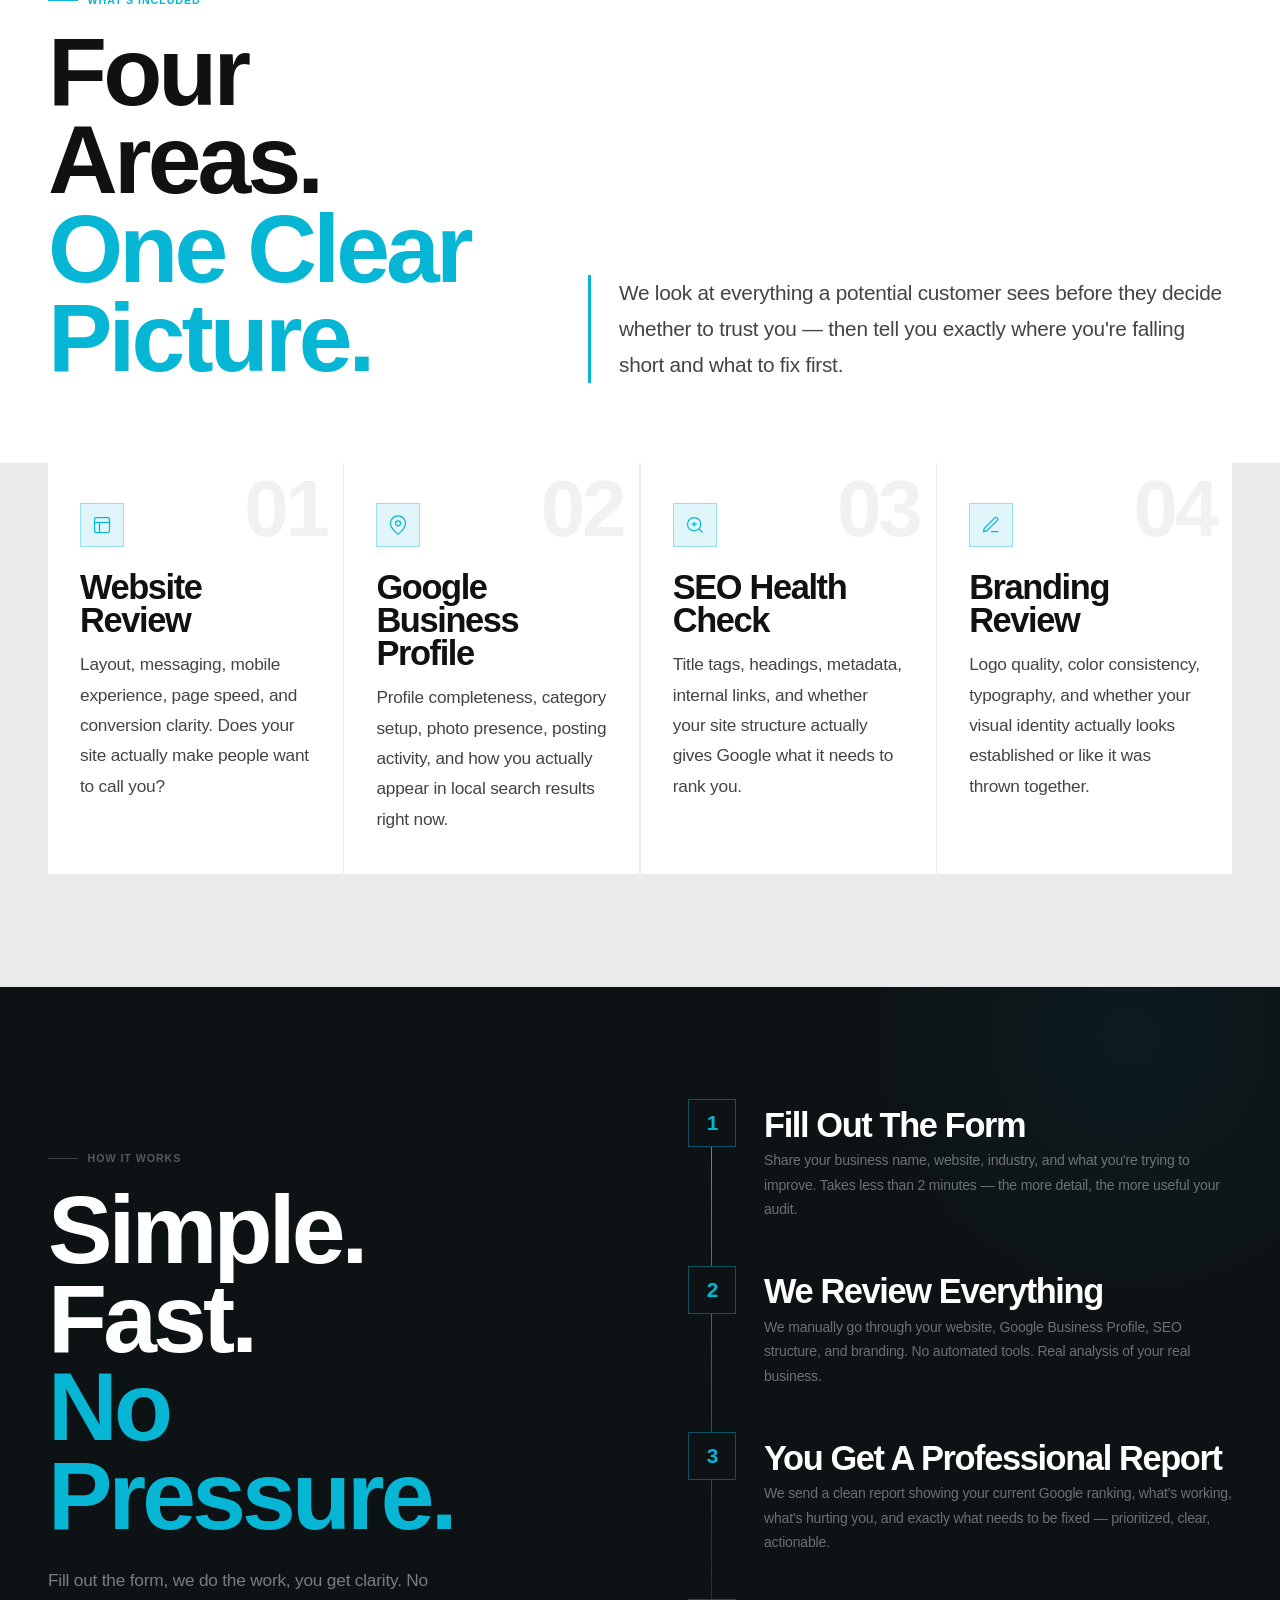
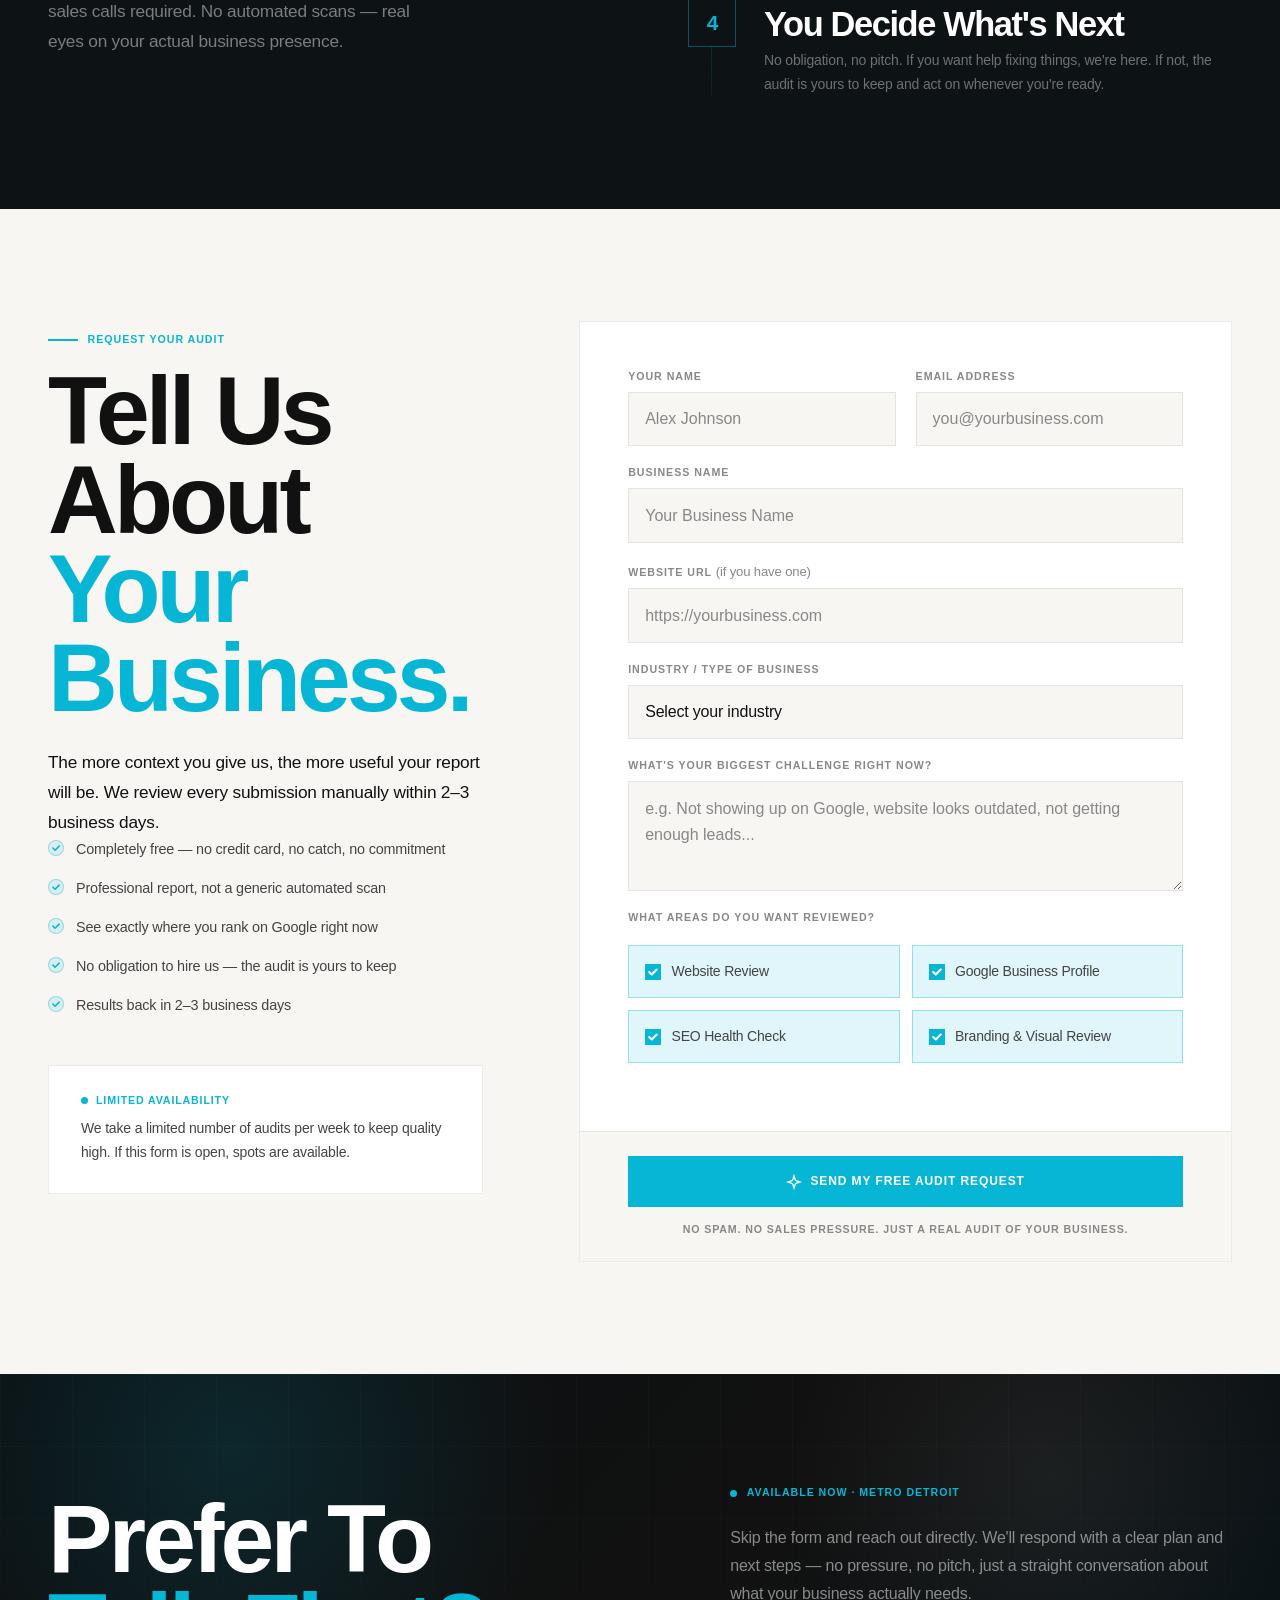
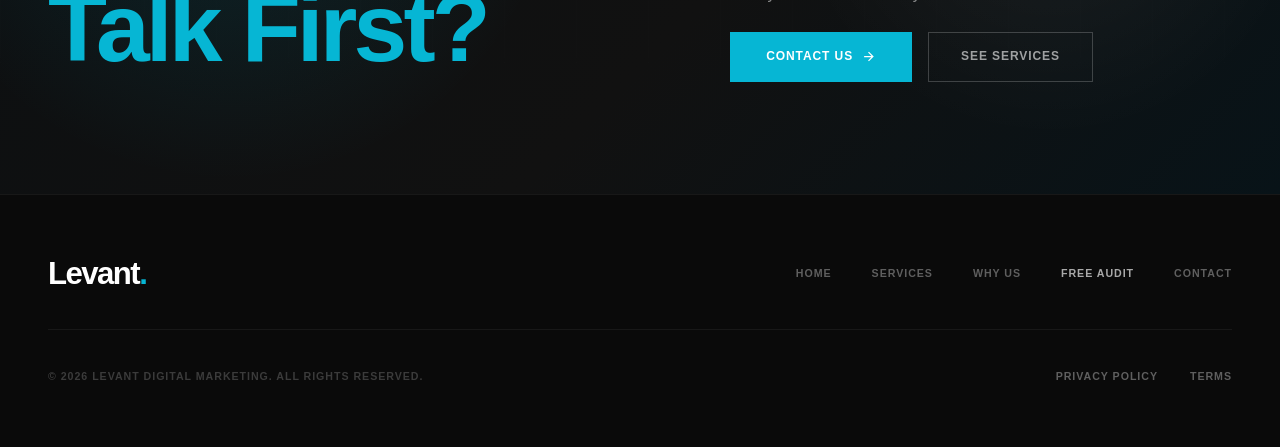
==== commit adec6c54: "Upgrade site typography system" ====
--- a/audit.html
+++ b/audit.html
@@ -6,9 +6,8 @@
   <title>Free Audit | Levant Digital Marketing</title>
   <meta name="description" content="Get a free website, Google Business Profile, SEO, and branding audit for your Metro Detroit business. No pressure. Just clarity."/>
   <meta name="theme-color" content="#06b6d4"/>
-  <link rel="preconnect" href="https://fonts.googleapis.com"/>
-  <link rel="preconnect" href="https://fonts.gstatic.com" crossorigin/>
-  <link href="https://fonts.googleapis.com/css2?family=Bebas+Neue&family=DM+Sans:ital,opsz,wght@0,9..40,300;0,9..40,400;0,9..40,500;0,9..40,600;1,9..40,300&family=DM+Mono:wght@400;500&display=swap" rel="stylesheet"/>
+  <link rel="preconnect" href="https://api.fontshare.com"/>
+  <link href="https://api.fontshare.com/v2/css?f[]=general-sans@400,500,600,700&f[]=satoshi@500,700,900&display=swap" rel="stylesheet"/>
   <link rel="stylesheet" href="assets/nav.css"/>
 
   <style>
@@ -257,6 +256,7 @@
       footer { padding: 3rem 1.5rem; }
     }
   </style>
+  <link rel="stylesheet" href="assets/typography.css"/>
 </head>
 <body>
 
@@ -503,7 +503,7 @@
             </div>
 
             <div class="field-group">
-              <label class="field-label" for="f-url">Website URL <span style="text-transform:none; font-weight:400; color:var(--ink3); font-family:'DM Sans',sans-serif; font-size:0.8rem; letter-spacing:0;">(if you have one)</span></label>
+              <label class="field-label" for="f-url">Website URL <span style="text-transform:none; font-weight:400; color:var(--ink3); font-family:var(--font-body); font-size:0.8rem; letter-spacing:0;">(if you have one)</span></label>
               <input type="url" id="f-url" name="website" class="field-input" placeholder="https://yourbusiness.com"/>
             </div>
 
--- a/assets/nav.css
+++ b/assets/nav.css
@@ -59,7 +59,7 @@
 }
 
 .nav-logo {
-  font-family: 'Bebas Neue', sans-serif;
+  font-family: var(--font-display, 'Satoshi', sans-serif);
   font-size: 2rem;
   letter-spacing: 0.04em;
   color: var(--ink);
@@ -79,7 +79,7 @@
 }
 
 .nav-lnk {
-  font-family: 'DM Mono', monospace;
+  font-family: var(--font-ui, 'Satoshi', sans-serif);
   font-size: 0.72rem;
   font-weight: 500;
   text-transform: uppercase;
@@ -126,7 +126,7 @@
 }
 
 .nav-cta {
-  font-family: 'DM Mono', monospace;
+  font-family: var(--font-ui, 'Satoshi', sans-serif);
   font-size: 0.72rem;
   font-weight: 500;
   text-transform: uppercase;
@@ -210,7 +210,7 @@
 }
 
 .mob-lnk {
-  font-family: 'Bebas Neue', sans-serif;
+  font-family: var(--font-display, 'Satoshi', sans-serif);
   font-size: clamp(3rem, 10vw, 5rem);
   color: var(--ink);
   text-decoration: none;
--- a/assets/typography.css
+++ b/assets/typography.css
@@ -0,0 +1,425 @@
+/* ==========================================================================
+   LEVANT TYPOGRAPHY SYSTEM
+   Centralized type scale, font pairing, and shared text treatment
+   ========================================================================== */
+
+:root {
+  --font-display: "Satoshi", "Avenir Next", "Segoe UI", sans-serif;
+  --font-body: "General Sans", "Avenir Next", "Segoe UI", sans-serif;
+  --font-ui: var(--font-display);
+
+  --type-step--1: clamp(0.88rem, 0.1vw + 0.85rem, 0.94rem);
+  --type-step-0: clamp(1rem, 0.18vw + 0.96rem, 1.08rem);
+  --type-step-1: clamp(1.12rem, 0.42vw + 1.02rem, 1.3rem);
+  --type-step-2: clamp(1.38rem, 0.88vw + 1.16rem, 1.82rem);
+  --type-step-3: clamp(1.78rem, 1.55vw + 1.4rem, 2.72rem);
+  --type-step-4: clamp(2.38rem, 2.8vw + 1.7rem, 4.15rem);
+  --type-step-5: clamp(3.08rem, 5.2vw + 1.88rem, 6.7rem);
+  --type-step-6: clamp(3.9rem, 8.4vw + 2rem, 9.3rem);
+
+  --lh-tight: 0.88;
+  --lh-title: 0.96;
+  --lh-body: 1.7;
+  --lh-relaxed: 1.76;
+
+  --track-display: -0.055em;
+  --track-title: -0.04em;
+  --track-body: -0.012em;
+  --track-label: 0.08em;
+
+  --space-copy: clamp(0.95rem, 0.38vw + 0.85rem, 1.15rem);
+}
+
+html {
+  text-size-adjust: 100%;
+}
+
+body {
+  font-family: var(--font-body) !important;
+  font-size: var(--type-step-0);
+  line-height: var(--lh-body);
+  letter-spacing: var(--track-body);
+  text-rendering: optimizeLegibility;
+  font-feature-settings: "liga" 1, "kern" 1;
+}
+
+input,
+textarea,
+select,
+button {
+  font: inherit;
+}
+
+p,
+li,
+.hero-sub,
+.info-desc,
+.step-desc,
+.detail-val,
+.audit-nudge p,
+.success-p,
+.area-desc,
+.how-left p,
+.intro-left p,
+.intro-right p,
+.faq-a p,
+.statement-copy,
+.proof-copy,
+.fit-card p,
+.price-desc,
+.contact-note,
+.form-note {
+  font-family: var(--font-body) !important;
+  font-size: var(--type-step-0);
+  line-height: var(--lh-relaxed);
+  letter-spacing: var(--track-body);
+}
+
+p + p {
+  margin-top: var(--space-copy);
+}
+
+h1,
+h2,
+h3,
+h4,
+h5,
+h6,
+.nav-logo,
+.footer-logo,
+.hero-h1,
+.big-h,
+.cta-h,
+.trust-num,
+.stat-num,
+.hero-tag-val,
+.info-title,
+.step-num,
+.step-title,
+.form-header-title,
+.success-h,
+.marquee-item,
+.area-num,
+.area-title,
+.how-step-num,
+.how-step-title,
+.hero-meta-val,
+.statement-number,
+.statement-quote,
+.pain-index,
+.pain-problem,
+.pain-solution,
+.p-num,
+.p-title,
+.proof-title,
+.price-val,
+.pledge-stat-num,
+.sv-num,
+.sv-title,
+.addon-title,
+.tl-num,
+.tl-title,
+.process-stat strong,
+.detail-title,
+.price-tier strong {
+  font-family: var(--font-display) !important;
+  font-weight: 700;
+  letter-spacing: var(--track-title);
+  line-height: var(--lh-title);
+  text-wrap: balance;
+}
+
+h1,
+.hero-h1 {
+  letter-spacing: var(--track-display) !important;
+}
+
+h1 {
+  font-size: clamp(3rem, 6vw, 5.35rem);
+  line-height: 0.94;
+}
+
+h2 {
+  font-size: clamp(1.5rem, 1.7vw, 2.05rem);
+  line-height: 1.08;
+  letter-spacing: -0.02em;
+}
+
+h3 {
+  font-size: clamp(1.18rem, 1.15vw, 1.45rem);
+  line-height: 1.12;
+  letter-spacing: -0.02em;
+}
+
+.hero-h1 {
+  font-size: var(--type-step-6) !important;
+  line-height: var(--lh-tight) !important;
+}
+
+.big-h,
+.cta-h {
+  font-size: var(--type-step-5) !important;
+  line-height: 0.92 !important;
+}
+
+.nav-logo,
+.footer-logo {
+  font-size: clamp(1.95rem, 1.4vw, 2.3rem) !important;
+  font-weight: 700;
+  letter-spacing: -0.05em !important;
+}
+
+.mob-lnk {
+  font-family: var(--font-display) !important;
+  font-size: clamp(2.9rem, 9vw, 4.9rem) !important;
+  font-weight: 700;
+  letter-spacing: -0.05em !important;
+  line-height: 0.92;
+}
+
+.nav-lnk,
+.nav-cta,
+.tag,
+.eyebrow,
+.hero-eyebrow,
+.trust-label,
+.hero-tag-label,
+.hero-meta-label,
+.hero-scroll,
+.btn-primary,
+.btn-ghost,
+.btn-ghost-light,
+.btn-ghost-cta,
+.btn-ghost-hero,
+.btn-ink,
+.btn-white,
+.btn-submit,
+.btn-cta,
+.detail-label,
+.nudge-label,
+.nudge-link,
+.open-badge,
+.field-label,
+.form-error-msg,
+.form-fine,
+.cta-badge,
+.footer-lnk,
+.footer-copy,
+.proof-tag,
+.proof-meta,
+.price-name,
+.price-range,
+.price-cta,
+.price-disclaimer,
+.pledge-stat-label,
+.sv-badge,
+.sv-link,
+.compare-table th,
+.process-stat span,
+.pill,
+.stat-label,
+.notice-block-title,
+.form-error,
+.form-fine-print,
+.fit-col-title,
+.detail-label {
+  font-family: var(--font-ui) !important;
+  font-weight: 600;
+  text-transform: uppercase;
+  letter-spacing: var(--track-label);
+  line-height: 1.3;
+}
+
+.nav-lnk,
+.nav-cta,
+.btn-primary,
+.btn-ghost,
+.btn-ghost-light,
+.btn-ghost-cta,
+.btn-ghost-hero,
+.btn-ink,
+.btn-white,
+.btn-submit,
+.btn-cta,
+.pill,
+.nudge-link,
+.price-cta,
+.sv-link {
+  font-size: clamp(0.68rem, 0.14vw + 0.64rem, 0.76rem) !important;
+}
+
+.tag,
+.eyebrow,
+.hero-eyebrow,
+.trust-label,
+.hero-tag-label,
+.hero-meta-label,
+.hero-scroll,
+.detail-label,
+.nudge-label,
+.open-badge,
+.field-label,
+.form-error-msg,
+.form-fine,
+.cta-badge,
+.footer-lnk,
+.footer-copy,
+.proof-tag,
+.proof-meta,
+.price-name,
+.price-range,
+.price-disclaimer,
+.pledge-stat-label,
+.sv-badge,
+.stat-label,
+.notice-block-title,
+.form-error,
+.form-fine-print,
+.fit-col-title {
+  font-size: clamp(0.6rem, 0.12vw + 0.57rem, 0.7rem) !important;
+}
+
+.hero-sub,
+.intro-right p,
+.areas-intro p {
+  font-size: var(--type-step-1) !important;
+  line-height: 1.74;
+}
+
+.info-title,
+.step-title,
+.area-title,
+.how-step-title,
+.sv-title,
+.proof-title {
+  font-size: clamp(1.45rem, 1.6vw + 1.1rem, 2.15rem) !important;
+}
+
+.form-header-title,
+.success-h {
+  font-size: clamp(2rem, 2.5vw + 1.45rem, 3rem) !important;
+}
+
+.hero-tag-val,
+.hero-meta-val,
+.trust-num,
+.stat-num,
+.process-stat strong {
+  letter-spacing: -0.045em !important;
+}
+
+.marquee-item {
+  font-size: clamp(1rem, 0.6vw + 0.9rem, 1.22rem) !important;
+  letter-spacing: 0.04em !important;
+}
+
+.faq-q {
+  font-family: var(--font-body) !important;
+  font-size: clamp(1rem, 0.35vw + 0.95rem, 1.12rem) !important;
+  font-weight: 600;
+  line-height: 1.45;
+  letter-spacing: -0.015em;
+}
+
+.field-label em,
+.field-label span {
+  font-family: var(--font-body) !important;
+  font-size: 0.82rem !important;
+  font-weight: 400 !important;
+  letter-spacing: var(--track-body) !important;
+  text-transform: none !important;
+}
+
+.field-input,
+textarea.field-input,
+select.field-input {
+  font-family: var(--font-body) !important;
+  font-size: 1rem !important;
+  line-height: 1.6;
+  letter-spacing: var(--track-body);
+}
+
+.nav-lnk,
+.nav-cta,
+.btn-primary,
+.btn-ghost,
+.btn-ghost-light,
+.btn-ghost-cta,
+.btn-ghost-hero,
+.btn-ink,
+.btn-white,
+.btn-submit,
+.btn-cta {
+  letter-spacing: 0.075em !important;
+}
+
+.tag,
+.hero-eyebrow,
+.eyebrow,
+.open-badge,
+.cta-badge,
+.field-label,
+.footer-lnk,
+.footer-copy,
+.proof-tag,
+.price-name,
+.price-range,
+.price-disclaimer,
+.fit-col-title,
+.stat-label,
+.trust-label {
+  letter-spacing: 0.09em !important;
+}
+
+::placeholder {
+  letter-spacing: 0;
+}
+
+@media (max-width: 900px) {
+  body {
+    font-size: 1rem;
+  }
+
+  .hero-h1 {
+    letter-spacing: -0.04em !important;
+  }
+
+  .big-h,
+  .cta-h {
+    letter-spacing: -0.042em !important;
+  }
+
+  p,
+  li,
+  .hero-sub,
+  .info-desc,
+  .step-desc,
+  .detail-val,
+  .audit-nudge p,
+  .success-p,
+  .area-desc,
+  .how-left p,
+  .intro-left p,
+  .intro-right p,
+  .faq-a p {
+    font-size: 1rem !important;
+    line-height: 1.72;
+  }
+}
+
+@media (max-width: 640px) {
+  p + p {
+    margin-top: 0.95rem;
+  }
+
+  .hero-sub,
+  .intro-right p,
+  .areas-intro p {
+    font-size: var(--type-step-0) !important;
+  }
+
+  .nav-logo,
+  .footer-logo {
+    letter-spacing: -0.03em !important;
+  }
+}
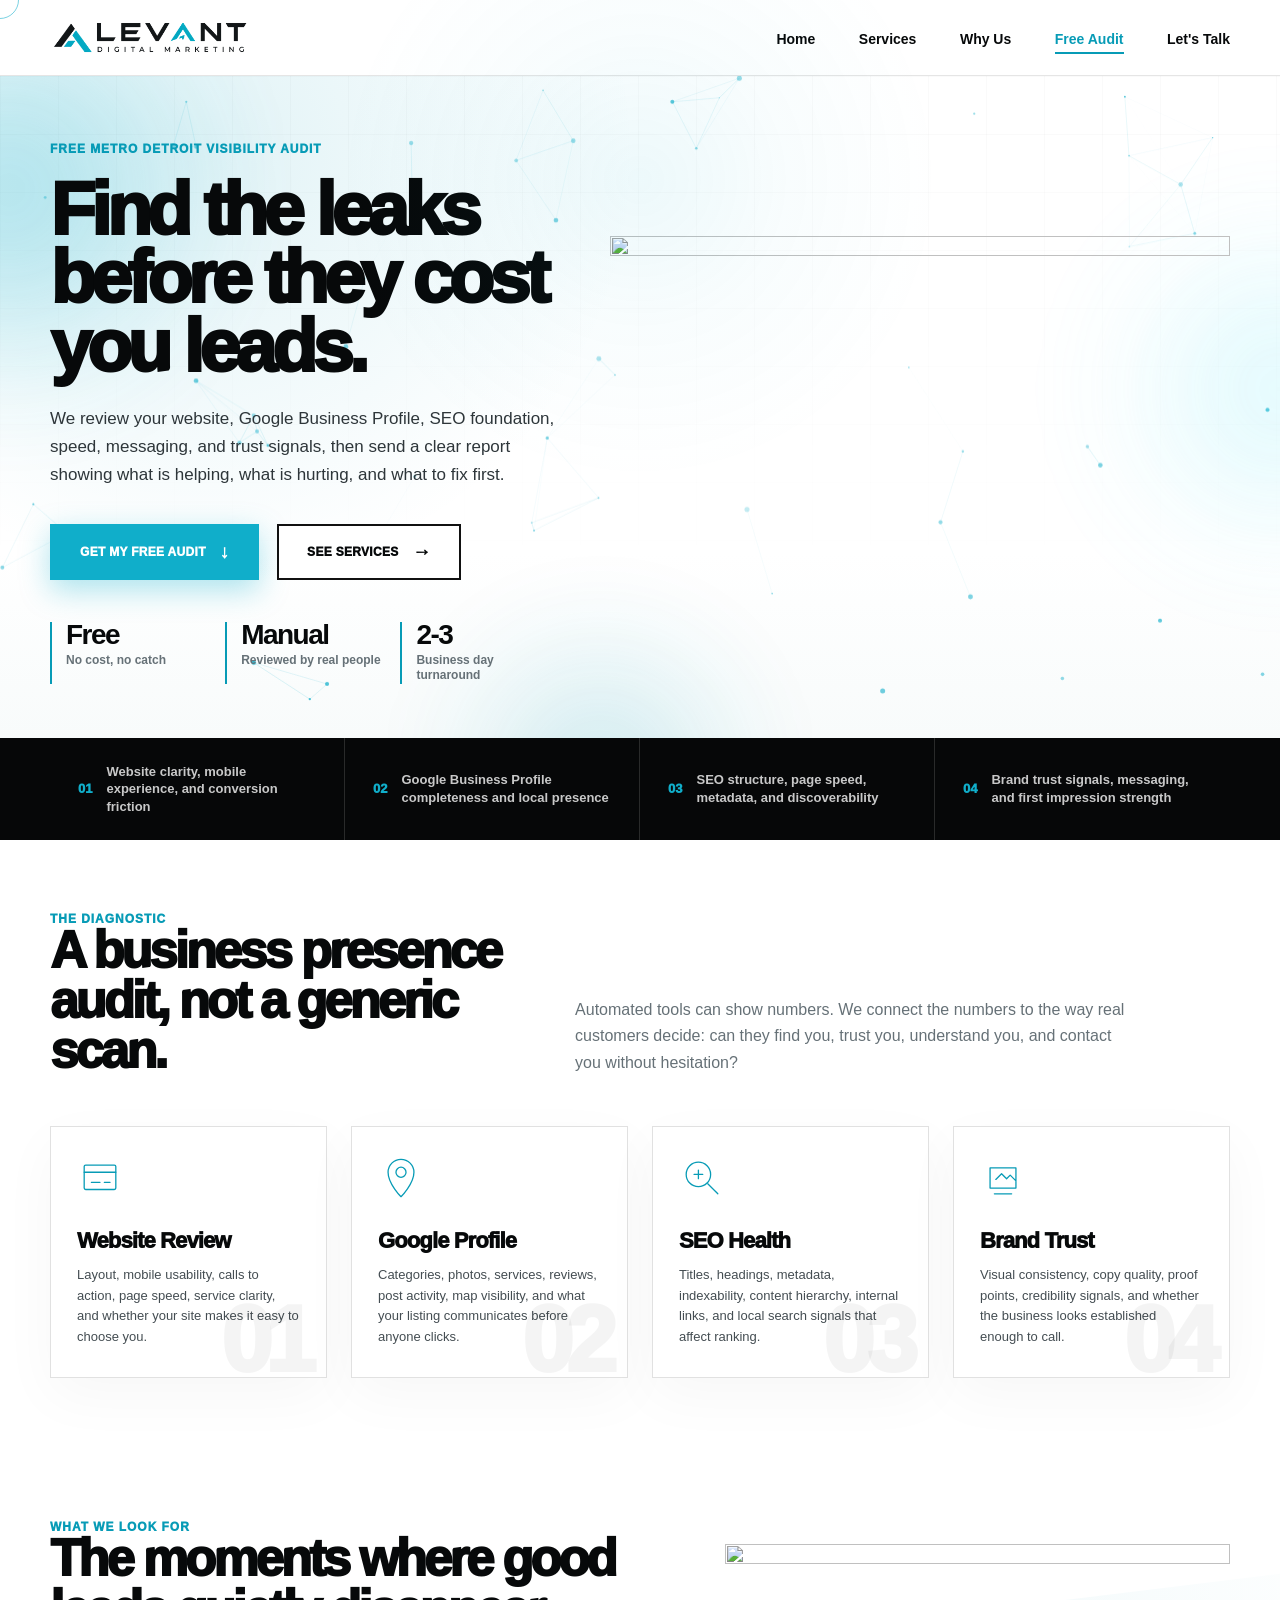
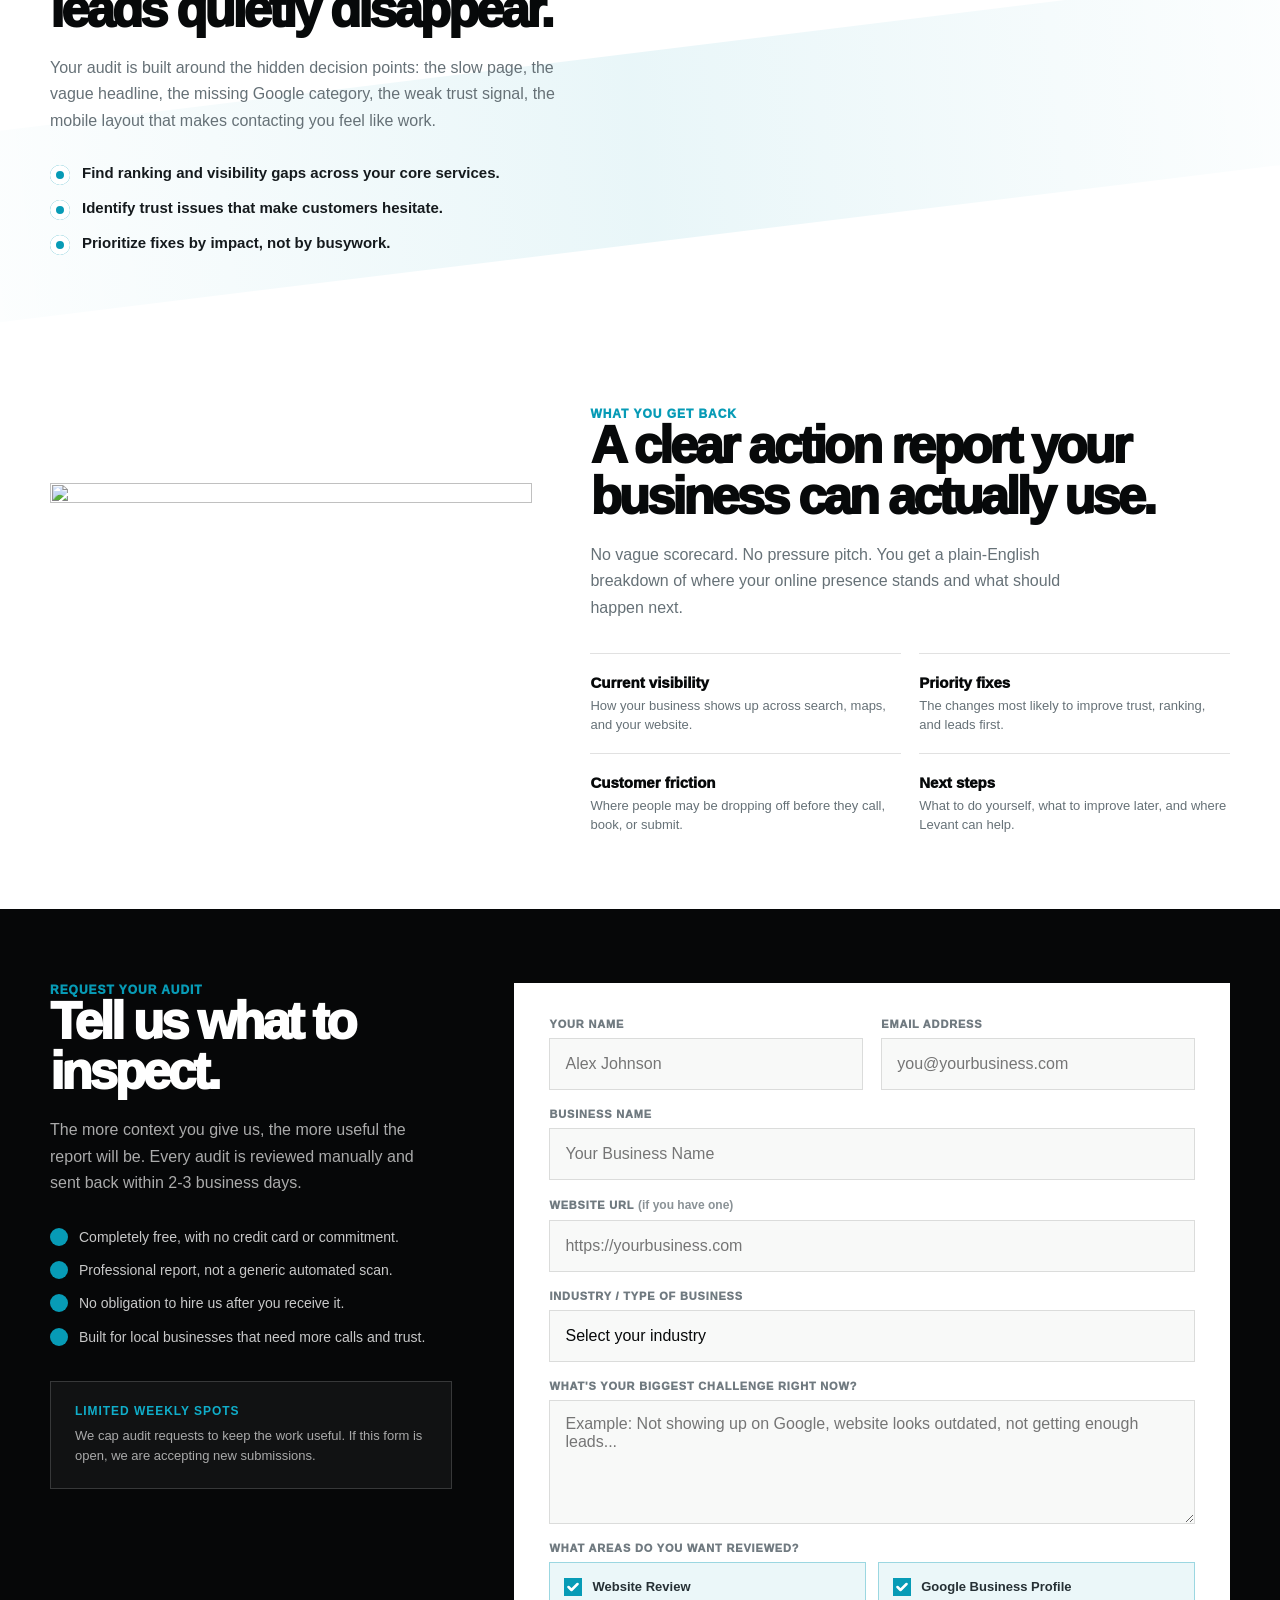
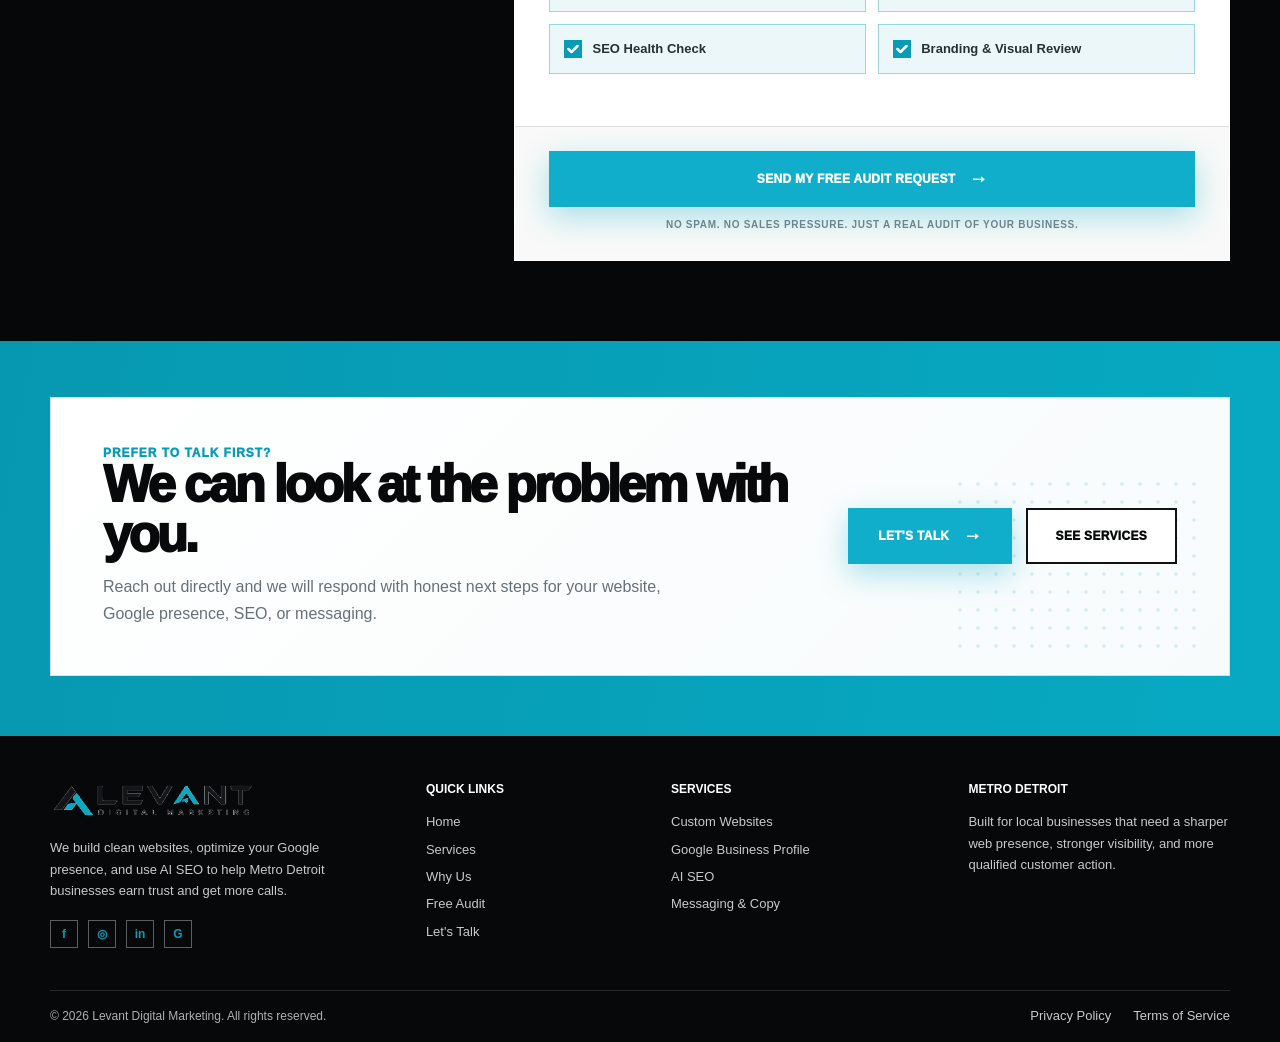
==== commit 6ab2b75a: "Add files via upload" ====
--- a/audit.html
+++ b/audit.html
@@ -1,491 +1,554 @@
 <!DOCTYPE html>
 <html lang="en">
 <head>
-  <meta charset="UTF-8"/>
-  <meta name="viewport" content="width=device-width,initial-scale=1.0"/>
-  <title>Free Audit | Levant Digital Marketing</title>
-  <meta name="description" content="Get a free website, Google Business Profile, SEO, and branding audit for your Metro Detroit business. No pressure. Just clarity."/>
-  <meta name="theme-color" content="#06b6d4"/>
-  <link rel="preconnect" href="https://api.fontshare.com"/>
-  <link href="https://api.fontshare.com/v2/css?f[]=general-sans@400,500,600,700&f[]=satoshi@500,700,900&display=swap" rel="stylesheet"/>
-  <link rel="stylesheet" href="assets/nav.css"/>
-
-  <style>
-    :root {
-      --cyan: #06b6d4;
-      --cyan-dim: rgba(6,182,212,0.12);
-      --cyan-border: rgba(6,182,212,0.35);
-      --bg: #f7f6f3;
-      --bg2: #ffffff;
-      --ink: #111111;
-      --ink2: #444444;
-      --ink3: #888888;
-      --rule: rgba(0,0,0,0.08);
-    }
-    *, *::before, *::after { box-sizing: border-box; margin: 0; padding: 0; }
-    html { scroll-behavior: smooth; }
-    body { font-family: 'DM Sans', sans-serif; background: var(--bg); color: var(--ink); overflow-x: hidden; -webkit-font-smoothing: antialiased; }
-    ::selection { background: var(--cyan); color: #fff; }
-    img { display: block; width: 100%; object-fit: cover; }
-
-    /* ── REVEAL ── */
-    .reveal { opacity: 0; transform: translateY(40px); transition: opacity .85s cubic-bezier(.16,1,.3,1), transform .85s cubic-bezier(.16,1,.3,1); }
-    .reveal.vis { opacity: 1; transform: none; }
-    .reveal-l { opacity: 0; transform: translateX(-40px); transition: opacity .85s cubic-bezier(.16,1,.3,1), transform .85s cubic-bezier(.16,1,.3,1); }
-    .reveal-l.vis { opacity: 1; transform: none; }
-    .reveal-r { opacity: 0; transform: translateX(40px); transition: opacity .85s cubic-bezier(.16,1,.3,1), transform .85s cubic-bezier(.16,1,.3,1); }
-    .reveal-r.vis { opacity: 1; transform: none; }
-    @keyframes blink { 0%,100%{opacity:1;} 50%{opacity:0.3;} }
-
-    /* ── UTILS ── */
-    .wrap { max-width: 1440px; margin: auto; }
-    .tag { display: inline-flex; align-items: center; gap: 0.6rem; font-family: 'DM Mono', monospace; font-size: 0.7rem; text-transform: uppercase; letter-spacing: 0.12em; color: var(--cyan); margin-bottom: 1.25rem; }
-    .tag::before { content: ''; width: 30px; height: 1.5px; background: var(--cyan); }
-    .big-h { font-family: 'Bebas Neue', sans-serif; font-size: clamp(3rem, 6vw, 6rem); line-height: 0.92; letter-spacing: 0.02em; }
-    .big-h em { color: var(--cyan); font-style: normal; }
-    .rule { height: 1px; background: var(--rule); margin: 0 auto; max-width: 1440px; }
-    .btn-primary { font-family: 'DM Mono', monospace; font-size: 0.72rem; font-weight: 500; letter-spacing: 0.1em; text-transform: uppercase; background: var(--cyan); color: #fff; padding: 1rem 2.25rem; text-decoration: none; transition: transform .2s, box-shadow .2s; display: inline-flex; align-items: center; gap: 0.5rem; cursor: pointer; border: none; }
-    .btn-primary:hover { transform: translateY(-2px); box-shadow: 0 8px 28px rgba(6,182,212,0.4); }
-    .btn-ink { font-family: 'DM Mono', monospace; font-size: 0.72rem; font-weight: 500; letter-spacing: 0.1em; text-transform: uppercase; background: var(--ink); color: #fff; padding: 1rem 2.25rem; text-decoration: none; transition: background .2s, transform .2s; display: inline-flex; align-items: center; gap: 0.5rem; }
-    .btn-ink:hover { background: var(--cyan); transform: translateY(-2px); }
-
-    /* ══════════════════════════════════════
-       HERO — dark split: left text, right image
-    ══════════════════════════════════════ */
-    .hero {
-      min-height: 100vh; padding-top: 72px;
-      background: var(--ink);
-      display: grid; grid-template-columns: 55% 45%;
-    }
-    .hero-left {
-      display: flex; flex-direction: column; justify-content: flex-end;
-      padding: 5rem 4rem 5rem 3rem;
-      border-right: 1px solid rgba(255,255,255,0.06);
-      position: relative; z-index: 2; overflow: hidden;
-    }
-    .hero-eyebrow { display: inline-flex; align-items: center; gap: 0.6rem; font-family: 'DM Mono', monospace; font-size: 0.68rem; letter-spacing: 0.14em; text-transform: uppercase; color: var(--cyan); margin-bottom: 2rem; }
-    .hero-eyebrow span { width: 7px; height: 7px; border-radius: 50%; background: var(--cyan); animation: blink 2s ease-in-out infinite; flex-shrink: 0; }
-    .hero-h1 { font-family: 'Bebas Neue', sans-serif; font-size: clamp(3.5rem, 6vw, 7rem); line-height: 0.9; letter-spacing: 0.02em; color: #fff; margin-bottom: 2rem; }
-    .hero-h1 em { color: var(--cyan); font-style: normal; display: block; }
-    .hero-h1 s { text-decoration: none; -webkit-text-stroke: 1.5px rgba(255,255,255,0.18); color: transparent; display: block; font-size: 0.82em; }
-    .hero-sub { font-size: 1rem; line-height: 1.8; color: rgba(255,255,255,0.45); max-width: 420px; margin-bottom: 2.5rem; }
-    .hero-actions { display: flex; flex-wrap: wrap; gap: 0.75rem; margin-bottom: 3.5rem; }
-    .btn-ghost-hero { font-family: 'DM Mono', monospace; font-size: 0.72rem; font-weight: 500; letter-spacing: 0.1em; text-transform: uppercase; border: 1px solid rgba(255,255,255,0.2); color: rgba(255,255,255,0.6); padding: 1rem 2.25rem; text-decoration: none; transition: border-color .2s, color .2s; display: inline-flex; align-items: center; }
-    .btn-ghost-hero:hover { border-color: var(--cyan); color: var(--cyan); }
-    .hero-trust { display: flex; border-top: 1px solid rgba(255,255,255,0.07); padding-top: 2rem; }
-    .trust-item { flex: 1; }
-    .trust-item + .trust-item { border-left: 1px solid rgba(255,255,255,0.07); padding-left: 1.5rem; }
-    .trust-num { font-family: 'Bebas Neue', sans-serif; font-size: 2rem; letter-spacing: 0.04em; color: var(--cyan); line-height: 1; display: block; }
-    .trust-label { font-family: 'DM Mono', monospace; font-size: 0.58rem; text-transform: uppercase; letter-spacing: 0.1em; color: rgba(255,255,255,0.3); display: block; margin-top: 0.2rem; }
-    .hero-right { position: relative; overflow: hidden; }
-    .hero-right img { width: 100%; height: 100%; object-fit: cover; filter: brightness(0.42) saturate(1.1); }
-    .hero-right::after { content: ''; position: absolute; inset: 0; background: linear-gradient(to right, var(--ink) 0%, transparent 38%); }
-
-    /* ── MARQUEE ── */
-    .marquee-wrap { background: var(--cyan); padding: 1rem 0; overflow: hidden; }
-    .marquee-track { display: flex; animation: ticker 28s linear infinite; white-space: nowrap; }
-    .marquee-track:hover { animation-play-state: paused; }
-    @keyframes ticker { from{transform:translateX(0);} to{transform:translateX(-50%);} }
-    .marquee-item { font-family: 'Bebas Neue', sans-serif; font-size: 1.1rem; letter-spacing: 0.12em; text-transform: uppercase; color: rgba(0,0,0,0.65); padding: 0 2.5rem; display: inline-flex; align-items: center; gap: 2.5rem; }
-    .marquee-item .dot { width: 5px; height: 5px; border-radius: 50%; background: rgba(0,0,0,0.35); flex-shrink: 0; }
-
-    /* ══════════════════════════════════════
-       WHAT WE REVIEW — four area strips
-    ══════════════════════════════════════ */
-    .areas-section { background: var(--bg2); }
-    .areas-intro { display: grid; grid-template-columns: 1fr 1.4fr; gap: 5rem; align-items: end; margin-bottom: 5rem; padding: 7rem 3rem 0; max-width: 1440px; margin-left: auto; margin-right: auto; }
-    .areas-intro p { font-size: 1.1rem; line-height: 1.85; color: var(--ink2); border-left: 3px solid var(--cyan); padding-left: 1.75rem; }
-
-    .areas-grid {
-      max-width: 1440px; margin: auto;
-      display: grid; grid-template-columns: repeat(4, 1fr);
-      gap: 1.5px; background: var(--rule);
-      padding: 0 3rem 7rem;
-    }
-    .area-card {
-      background: var(--bg2); padding: 2.5rem 2rem;
-      position: relative; overflow: hidden;
-      transition: background .3s;
-    }
-    .area-card:hover { background: var(--bg); }
-    .area-num { font-family: 'Bebas Neue', sans-serif; font-size: 5rem; color: var(--ink); opacity: 0.05; line-height: 1; position: absolute; top: 0.5rem; right: 1rem; pointer-events: none; }
-    .area-icon { width: 44px; height: 44px; background: var(--cyan-dim); border: 1px solid var(--cyan-border); display: flex; align-items: center; justify-content: center; margin-bottom: 1.5rem; }
-    .area-icon svg { width: 20px; height: 20px; stroke: var(--cyan); }
-    .area-title { font-family: 'Bebas Neue', sans-serif; font-size: 1.4rem; letter-spacing: 0.04em; color: var(--ink); margin-bottom: 0.75rem; }
-    .area-desc { font-size: 0.875rem; line-height: 1.75; color: var(--ink2); }
-
-    /* ══════════════════════════════════════
-       HOW IT WORKS — dark timeline
-    ══════════════════════════════════════ */
-    .how-section { background: #0d1214; position: relative; overflow: hidden; }
-    .how-section::before { content: ''; position: absolute; width: 600px; height: 600px; border-radius: 50%; background: radial-gradient(circle, rgba(6,182,212,0.06) 0%, transparent 70%); top: -250px; right: -150px; pointer-events: none; }
-    .how-inner { max-width: 1440px; margin: auto; padding: 7rem 3rem; display: grid; grid-template-columns: 1fr 1fr; gap: 6rem; align-items: center; }
-    .how-left .tag { color: rgba(255,255,255,0.3); }
-    .how-left .tag::before { background: rgba(255,255,255,0.2); }
-    .how-left .big-h { color: #fff; margin-bottom: 1.5rem; }
-    .how-left p { font-size: 1.05rem; line-height: 1.8; color: rgba(255,255,255,0.45); max-width: 400px; }
-
-    .how-steps { display: flex; flex-direction: column; gap: 0; position: relative; }
-    .how-steps::before { content: ''; position: absolute; left: 23px; top: 0; bottom: 0; width: 1px; background: linear-gradient(to bottom, var(--cyan), rgba(6,182,212,0.08)); }
-    .how-step { display: grid; grid-template-columns: 48px 1fr; gap: 1.75rem; padding-bottom: 2.75rem; position: relative; }
-    .how-step:last-child { padding-bottom: 0; }
-    .how-step-num { width: 48px; height: 48px; flex-shrink: 0; background: #0d1214; border: 1px solid rgba(6,182,212,0.4); display: flex; align-items: center; justify-content: center; font-family: 'Bebas Neue', sans-serif; font-size: 1.3rem; letter-spacing: 0.04em; color: var(--cyan); position: relative; z-index: 1; }
-    .how-step-title { font-family: 'Bebas Neue', sans-serif; font-size: 1.5rem; letter-spacing: 0.04em; color: #fff; margin-bottom: 0.4rem; padding-top: 0.6rem; }
-    .how-step-desc { font-size: 0.875rem; line-height: 1.75; color: rgba(255,255,255,0.4); }
-
-    /* ══════════════════════════════════════
-       FORM SECTION — light split layout
-    ══════════════════════════════════════ */
-    .form-section { background: var(--bg); }
-    .form-inner { max-width: 1440px; margin: auto; padding: 7rem 3rem; display: grid; grid-template-columns: 1fr 1.5fr; gap: 6rem; align-items: start; }
-
-    /* Left: trust side */
-    .form-left {}
-    .form-left .big-h { margin-bottom: 1.5rem; }
-    .form-left > p { font-size: 1rem; line-height: 1.8; color: var(--ink2); margin-bottom: 2.5rem; max-width: 360px; }
-    .trust-list { list-style: none; display: flex; flex-direction: column; gap: 1rem; margin-bottom: 3rem; }
-    .trust-list li { display: flex; align-items: flex-start; gap: 0.75rem; font-size: 0.9rem; color: var(--ink2); line-height: 1.6; }
-    .trust-list li::before { content: ''; flex-shrink: 0; width: 16px; height: 16px; margin-top: 2px; background: var(--cyan-dim); border: 1px solid var(--cyan-border); border-radius: 50%; background-image: url("data:image/svg+xml,%3Csvg xmlns='http://www.w3.org/2000/svg' viewBox='0 0 16 16' fill='none' stroke='%2306b6d4' stroke-width='2.5' stroke-linecap='round' stroke-linejoin='round'%3E%3Cpolyline points='3 8 6.5 11.5 13 5'/%3E%3C/svg%3E"); background-repeat: no-repeat; background-size: 10px; background-position: center; }
-
-    /* Notice block */
-    .notice-block { border: 1px solid var(--rule); background: var(--bg2); padding: 1.75rem 2rem; }
-    .notice-block-title { font-family: 'DM Mono', monospace; font-size: 0.65rem; text-transform: uppercase; letter-spacing: 0.12em; color: var(--cyan); margin-bottom: 0.6rem; display: flex; align-items: center; gap: 0.5rem; }
-    .notice-block-title::before { content: ''; width: 7px; height: 7px; border-radius: 50%; background: var(--cyan); animation: blink 2s ease-in-out infinite; }
-    .notice-block p { font-size: 0.875rem; line-height: 1.7; color: var(--ink2); }
-
-    /* Right: actual form */
-    .form-card { background: var(--bg2); border: 1px solid var(--rule); }
-
-    /* Form fields */
-    .form-body { padding: 3rem; }
-    .field-row { display: grid; grid-template-columns: 1fr 1fr; gap: 1.25rem; }
-    .field-group { display: flex; flex-direction: column; gap: 0.5rem; margin-bottom: 1.25rem; }
-    .field-label { font-family: 'DM Mono', monospace; font-size: 0.62rem; text-transform: uppercase; letter-spacing: 0.1em; color: var(--ink3); }
-    .field-input {
-      font-family: 'DM Sans', sans-serif; font-size: 0.95rem;
-      color: var(--ink); background: var(--bg);
-      border: 1px solid var(--rule);
-      padding: 0.85rem 1rem;
-      outline: 2px solid transparent;
-      transition: border-color .2s, background .2s;
-      width: 100%;
-      -webkit-appearance: none;
-    }
-    .field-input::placeholder { color: var(--ink3); }
-    .field-input:focus { border-color: var(--cyan); background: rgba(6,182,212,0.03); }
-    textarea.field-input { resize: vertical; min-height: 110px; }
-    select.field-input { cursor: pointer; }
-
-    /* Checkbox area selectors */
-    .area-checks { display: grid; grid-template-columns: 1fr 1fr; gap: 0.75rem; }
-    .check-label { display: flex; align-items: center; gap: 0.65rem; cursor: pointer; padding: 0.85rem 1rem; border: 1px solid var(--rule); background: var(--bg); font-size: 0.875rem; color: var(--ink2); transition: border-color .2s, background .2s; }
-    .check-label:hover { border-color: var(--cyan-border); background: var(--cyan-dim); }
-    .check-label input { position: absolute; opacity: 0; pointer-events: none; }
-    .check-box { width: 16px; height: 16px; flex-shrink: 0; border: 1px solid var(--rule); background: var(--bg2); display: flex; align-items: center; justify-content: center; transition: background .2s, border-color .2s; }
-    .check-box svg { width: 10px; height: 10px; stroke: #fff; opacity: 0; transition: opacity .2s; }
-    .check-label.checked { border-color: var(--cyan-border); background: var(--cyan-dim); }
-    .check-label.checked .check-box { background: var(--cyan); border-color: var(--cyan); }
-    .check-label.checked .check-box svg { opacity: 1; }
-
-    /* Form footer */
-    .form-footer { padding: 1.5rem 3rem; border-top: 1px solid var(--rule); background: var(--bg); display: flex; flex-direction: column; gap: 1rem; }
-    .form-error { font-family: 'DM Mono', monospace; font-size: 0.65rem; text-transform: uppercase; letter-spacing: 0.08em; color: #e53e3e; display: none; }
-    .form-error.show { display: block; }
-    .form-fine-print { font-family: 'DM Mono', monospace; font-size: 0.6rem; text-transform: uppercase; letter-spacing: 0.08em; color: var(--ink3); text-align: center; }
-
-    /* Success state */
-    .form-success { display: none; padding: 4rem 3rem; text-align: center; }
-    .form-success.show { display: block; }
-    .success-icon { width: 64px; height: 64px; background: var(--cyan-dim); border: 1px solid var(--cyan-border); display: flex; align-items: center; justify-content: center; margin: 0 auto 2rem; }
-    .success-icon svg { width: 28px; height: 28px; stroke: var(--cyan); }
-    .success-h { font-family: 'Bebas Neue', sans-serif; font-size: 2.5rem; letter-spacing: 0.04em; color: var(--ink); margin-bottom: 1rem; }
-    .success-p { font-size: 1rem; line-height: 1.8; color: var(--ink2); max-width: 400px; margin: 0 auto 2rem; }
-
-    /* ══════════════════════════════════════
-       CTA — dark full-bleed
-    ══════════════════════════════════════ */
-    .cta-section { background: var(--ink); position: relative; overflow: hidden; }
-    .cta-bg-img { position: absolute; inset: 0; z-index: 0; }
-    .cta-bg-img img { height: 100%; object-fit: cover; opacity: 0.1; filter: grayscale(20%); }
-    .cta-inner { position: relative; z-index: 1; max-width: 1440px; margin: auto; padding: 7rem 3rem; display: grid; grid-template-columns: 1.2fr 1fr; gap: 5rem; align-items: center; }
-    .cta-h { font-family: 'Bebas Neue', sans-serif; font-size: clamp(3rem, 6vw, 6rem); line-height: 0.9; letter-spacing: 0.02em; color: #fff; }
-    .cta-h em { color: var(--cyan); font-style: normal; display: block; }
-    .cta-right { display: flex; flex-direction: column; align-items: flex-start; gap: 1.5rem; }
-    .cta-badge { display: inline-flex; align-items: center; gap: 0.6rem; font-family: 'DM Mono', monospace; font-size: 0.65rem; text-transform: uppercase; letter-spacing: 0.12em; color: var(--cyan); }
-    .cta-badge span { width: 7px; height: 7px; border-radius: 50%; background: var(--cyan); animation: blink 2s ease-in-out infinite; }
-    .cta-right p { font-size: 1rem; line-height: 1.75; color: rgba(255,255,255,0.5); }
-    .cta-btns { display: flex; gap: 1rem; flex-wrap: wrap; }
-    .btn-ghost-cta { font-family: 'DM Mono', monospace; font-size: 0.72rem; font-weight: 500; letter-spacing: 0.1em; text-transform: uppercase; border: 1px solid rgba(255,255,255,0.2); color: rgba(255,255,255,0.6); padding: 1rem 2rem; text-decoration: none; transition: border-color .2s, color .2s; display: inline-flex; align-items: center; }
-    .btn-ghost-cta:hover { border-color: var(--cyan); color: var(--cyan); }
-
-    /* ── FOOTER ── */
-    footer { background: #0a0a0a; border-top: 1px solid rgba(255,255,255,0.06); padding: 4rem 3rem; }
-    .footer-inner { max-width: 1440px; margin: auto; }
-    .footer-top { display: flex; align-items: center; justify-content: space-between; flex-wrap: wrap; gap: 2rem; padding-bottom: 2.5rem; border-bottom: 1px solid rgba(255,255,255,0.06); margin-bottom: 2.5rem; }
-    .footer-logo { font-family: 'Bebas Neue', sans-serif; font-size: 2rem; letter-spacing: 0.04em; color: #fff; text-decoration: none; }
-    .footer-logo em { color: var(--cyan); font-style: normal; }
-    .footer-nav { display: flex; gap: 2.5rem; flex-wrap: wrap; }
-    .footer-lnk { font-family: 'DM Mono', monospace; font-size: 0.68rem; text-transform: uppercase; letter-spacing: 0.1em; color: rgba(255,255,255,0.35); text-decoration: none; transition: color .2s; }
-    .footer-lnk:hover { color: var(--cyan); }
-    .footer-bottom { display: flex; align-items: center; justify-content: space-between; flex-wrap: wrap; gap: 1rem; }
-    .footer-copy { font-family: 'DM Mono', monospace; font-size: 0.7rem; color: rgba(255,255,255,0.2); letter-spacing: 0.08em; }
-
-    /* ── RESPONSIVE ── */
-    @media(max-width: 1100px) {
-      .hero { grid-template-columns: 1fr; }
-      .hero-right { height: 45vw; min-height: 260px; }
-      .hero-right::after { background: linear-gradient(to bottom, var(--ink) 0%, transparent 40%); }
-      .areas-intro { grid-template-columns: 1fr; gap: 2rem; padding-bottom: 3rem; }
-      .areas-grid { grid-template-columns: 1fr 1fr; padding: 0 3rem 5rem; }
-      .how-inner { grid-template-columns: 1fr; gap: 3rem; }
-      .form-inner { grid-template-columns: 1fr; gap: 3rem; }
-      .cta-inner { grid-template-columns: 1fr; padding: 5rem 2rem; }
-    }
-    @media(max-width: 700px) {
-      .hero-left { padding: 4rem 1.5rem; }
-      .hero-trust { flex-direction: column; gap: 1rem; }
-      .trust-item + .trust-item { border-left: none; padding-left: 0; border-top: 1px solid rgba(255,255,255,0.07); padding-top: 1rem; }
-      .areas-intro { padding: 5rem 1.5rem 2rem; }
-      .areas-grid { grid-template-columns: 1fr; padding: 0 1.5rem 5rem; }
-      .how-inner, .form-inner { padding: 5rem 1.5rem; }
-      .field-row { grid-template-columns: 1fr; }
-      .area-checks { grid-template-columns: 1fr; }
-      .form-body { padding: 2rem 1.5rem; }
-      .form-footer { padding: 1.5rem; }
-      .form-success { padding: 3rem 1.5rem; }
-      footer { padding: 3rem 1.5rem; }
-    }
-  </style>
-  <link rel="stylesheet" href="assets/typography.css"/>
+<meta charset="utf-8"/>
+<meta name="viewport" content="width=device-width, initial-scale=1.0"/>
+<title>Free Audit | Levant Digital Marketing</title>
+<meta name="description" content="Get a free website, Google Business Profile, SEO, and branding audit for your Metro Detroit business. No pressure. Just clarity."/>
+<meta name="theme-color" content="#079bb6"/>
+<link rel="preconnect" href="https://api.fontshare.com"/>
+<link href="https://api.fontshare.com/v2/css?f[]=general-sans@400,500,600,700&f[]=satoshi@500,700,900&display=swap" rel="stylesheet"/>
+<link href="assets/motion.css" rel="stylesheet"/>
+<style>
+:root {
+  --cyan: #079bb6;
+  --cyan-2: #10aeca;
+  --ink: #07090a;
+  --text: #2e363a;
+  --muted: #667177;
+  --line: rgba(10,12,14,.12);
+  --soft: #f7f8f7;
+  --white: #fff;
+  --black: #060708;
+  --max: 1180px;
+}
+* { box-sizing: border-box; margin: 0; padding: 0; }
+html { scroll-behavior: smooth; scroll-padding-top: 92px; }
+body {
+  font-family: "General Sans", "Satoshi", Arial, sans-serif;
+  color: var(--ink);
+  background: #fff;
+  overflow-x: hidden;
+  -webkit-font-smoothing: antialiased;
+}
+img { max-width: 100%; display: block; }
+a { color: inherit; text-decoration: none; }
+button, input, select, textarea { font: inherit; }
+.wrap { width: min(var(--max), calc(100% - 72px)); margin: 0 auto; }
+.eyebrow {
+  color: var(--cyan);
+  text-transform: uppercase;
+  font-size: 12px;
+  letter-spacing: .08em;
+  font-weight: 950;
+}
+.h1 {
+  font-family: "Satoshi", "General Sans", sans-serif;
+  font-size: clamp(48px, 5.8vw, 78px);
+  line-height: .92;
+  letter-spacing: -.066em;
+  font-weight: 950;
+  hyphens: none;
+  overflow-wrap: normal;
+  word-break: normal;
+}
+.h2 {
+  font-family: "Satoshi", "General Sans", sans-serif;
+  font-size: clamp(34px, 4vw, 58px);
+  line-height: .98;
+  letter-spacing: -.062em;
+  font-weight: 950;
+}
+.h3 {
+  font-size: 22px;
+  line-height: 1.08;
+  letter-spacing: -.04em;
+  font-weight: 950;
+}
+p { color: var(--text); font-size: 16px; line-height: 1.66; }
+.cyan { color: var(--cyan); }
+.btn {
+  height: 56px;
+  display: inline-flex;
+  align-items: center;
+  justify-content: center;
+  gap: 14px;
+  padding: 0 28px;
+  border: 2px solid #111;
+  background: #fff;
+  text-transform: uppercase;
+  font-size: 12px;
+  letter-spacing: .025em;
+  font-weight: 950;
+  transition: transform .22s ease, box-shadow .22s ease, background .22s ease;
+  cursor: pointer;
+}
+.btn:hover { transform: translateY(-3px); box-shadow: 0 16px 34px rgba(0,0,0,.08); }
+.btn.primary { background: var(--cyan-2); color: #fff; border-color: var(--cyan-2); }
+.btn.dark { background: var(--ink); color: #fff; border-color: var(--ink); }
+.btn.secondary { background: #fff; color: var(--ink); }
+.arrow { font-size: 18px; line-height: 1; }
+
+.site-nav {
+  height: 76px;
+  border-bottom: 1px solid rgba(0,0,0,.1);
+  position: sticky;
+  top: 0;
+  z-index: 100;
+  background: rgba(255,255,255,.9);
+  backdrop-filter: blur(18px);
+  -webkit-backdrop-filter: blur(18px);
+}
+.nav-inner { height: 100%; display: flex; align-items: center; justify-content: space-between; }
+.brand { display: flex; line-height: 0; }
+.brand img { width: 205px; height: auto; border: 0; outline: 0; background: transparent; box-shadow: none; }
+.nav-links { display: flex; align-items: center; gap: clamp(24px, 3.4vw, 58px); font-size: 14px; font-weight: 850; }
+.nav-links a { position: relative; padding: 29px 0 27px; }
+.nav-links a.active { color: var(--cyan); }
+.nav-links a.active::after, .nav-links a:hover::after {
+  content: "";
+  position: absolute;
+  left: 0;
+  right: 0;
+  bottom: 20px;
+  height: 2px;
+  background: var(--cyan);
+}
+.mobile-btn { display: none; border: 1px solid var(--line); background: #fff; width: 44px; height: 44px; align-items: center; justify-content: center; gap: 4px; flex-direction: column; }
+.mobile-btn span { width: 18px; height: 2px; background: var(--ink); display: block; }
+
+.hero {
+  position: relative;
+  overflow: hidden;
+  background:
+    radial-gradient(720px circle at 16% 12%, rgba(7,155,182,.12), transparent 60%),
+    linear-gradient(180deg, #fff 0%, #fff 72%, #f8fbfb 100%);
+}
+.hero::before {
+  content: "";
+  position: absolute;
+  inset: 0;
+  opacity: .5;
+  background-image:
+    linear-gradient(rgba(7,9,10,.045) 1px, transparent 1px),
+    linear-gradient(90deg, rgba(7,9,10,.045) 1px, transparent 1px);
+  background-size: 58px 58px;
+  mask-image: linear-gradient(to bottom, #000, transparent 82%);
+}
+.hero-grid {
+  position: relative;
+  z-index: 2;
+  display: grid;
+  grid-template-columns: .9fr 1.1fr;
+  gap: 52px;
+  align-items: center;
+  min-height: 650px;
+  padding: 66px 0 54px;
+}
+.hero-copy p { max-width: 560px; margin-top: 24px; font-size: 17px; }
+.hero .eyebrow { margin-bottom: 20px; }
+.actions { display: flex; align-items: center; gap: 18px; flex-wrap: wrap; margin-top: 34px; }
+.hero-proof { display: grid; grid-template-columns: repeat(3, 1fr); gap: 18px; margin-top: 42px; max-width: 650px; }
+.proof { border-left: 2px solid var(--cyan); padding-left: 14px; }
+.proof b { display: block; font-family: "Satoshi", sans-serif; font-size: 28px; line-height: .9; letter-spacing: -.055em; color: var(--ink); }
+.proof span { display: block; color: var(--muted); font-size: 12px; font-weight: 800; line-height: 1.3; margin-top: 6px; }
+.hero-art {
+  justify-self: end;
+  width: min(100%, 720px);
+  line-height: 0;
+  border: 0 !important;
+  outline: 0 !important;
+  background: transparent !important;
+  box-shadow: none !important;
+  overflow: visible;
+}
+.hero-art img,
+.audit-image img,
+.spotlight-art img {
+  width: 100%;
+  height: auto;
+  display: block;
+  object-fit: contain;
+  object-position: center;
+  border: 0 !important;
+  outline: 0 !important;
+  background: transparent !important;
+  box-shadow: none !important;
+  filter: none !important;
+  mix-blend-mode: normal !important;
+}
+
+.audit-strip { background: var(--black); color: #fff; }
+.strip-grid { min-height: 102px; display: grid; grid-template-columns: repeat(4, 1fr); }
+.strip-item {
+  display: flex;
+  align-items: center;
+  gap: 14px;
+  padding: 24px 28px;
+  border-right: 1px solid rgba(255,255,255,.14);
+}
+.strip-item:last-child { border-right: 0; }
+.strip-item b { color: var(--cyan-2); font-size: 13px; font-weight: 950; }
+.strip-item span { color: rgba(255,255,255,.78); font-size: 13px; line-height: 1.35; font-weight: 700; }
+
+.diagnostic { padding: 72px 0 70px; background: #fff; }
+.diagnostic-head { display: grid; grid-template-columns: .82fr 1.18fr; gap: 70px; align-items: end; margin-bottom: 50px; }
+.diagnostic-head p { max-width: 560px; color: var(--muted); }
+.audit-flow { display: grid; grid-template-columns: repeat(4, 1fr); gap: 24px; align-items: stretch; }
+.audit-card {
+  position: relative;
+  min-height: 252px;
+  border: 1px solid var(--line);
+  background: #fff;
+  padding: 28px 26px;
+  overflow: hidden;
+  box-shadow: 0 18px 54px rgba(0,0,0,.035);
+}
+.audit-card::after {
+  content: attr(data-num);
+  position: absolute;
+  right: 18px;
+  bottom: -16px;
+  color: rgba(7,9,10,.045);
+  font-family: "Satoshi", sans-serif;
+  font-size: 92px;
+  font-weight: 950;
+  letter-spacing: -.08em;
+}
+.audit-icon {
+  width: 46px;
+  height: 46px;
+  display: grid;
+  place-items: center;
+  color: var(--cyan);
+  margin-bottom: 28px;
+}
+.audit-icon svg { width: 46px; height: 46px; stroke: currentColor; fill: none; stroke-width: 1.8; stroke-linecap: round; stroke-linejoin: round; }
+.audit-card h3 { margin-bottom: 12px; }
+.audit-card p { font-size: 13px; line-height: 1.58; color: #444d52; }
+
+.spotlight { position: relative; padding: 72px 0 80px; background: #fff; overflow: hidden; }
+.spotlight::after {
+  content: "";
+  position: absolute;
+  left: -10%;
+  right: -10%;
+  top: 42%;
+  height: 190px;
+  background: linear-gradient(90deg, transparent, rgba(7,155,182,.09), transparent);
+  transform: rotate(-7deg);
+}
+.spotlight-grid {
+  position: relative;
+  z-index: 2;
+  display: grid;
+  grid-template-columns: 1.1fr .9fr;
+  gap: 58px;
+  align-items: center;
+}
+.spotlight-copy p { margin-top: 20px; max-width: 510px; color: var(--muted); }
+.scan-list { list-style: none; display: grid; gap: 14px; margin-top: 30px; }
+.scan-list li { display: flex; gap: 12px; align-items: flex-start; font-size: 15px; font-weight: 800; color: #151a1d; }
+.scan-list li::before { content: ""; width: 20px; height: 20px; flex: 0 0 auto; border-radius: 50%; background: var(--cyan); margin-top: 1px; box-shadow: inset 0 0 0 6px #fff; }
+.spotlight-art { line-height: 0; border: 0 !important; outline: 0 !important; background: transparent !important; box-shadow: none !important; overflow: visible; }
+
+.report { padding: 72px 0 74px; background: #fff; }
+.report-grid { display: grid; grid-template-columns: .86fr 1.14fr; gap: 58px; align-items: center; }
+.audit-image { line-height: 0; border: 0 !important; outline: 0 !important; background: transparent !important; box-shadow: none !important; overflow: visible; }
+.report-copy p { margin-top: 20px; color: var(--muted); max-width: 520px; }
+.report-points { display: grid; grid-template-columns: repeat(2, 1fr); gap: 18px; margin-top: 32px; }
+.report-point { padding: 20px 0 0; border-top: 1px solid var(--line); }
+.report-point b { display: block; color: var(--ink); font-size: 15px; font-weight: 950; }
+.report-point span { display: block; color: var(--muted); font-size: 13px; line-height: 1.45; margin-top: 6px; }
+
+.form-section { padding: 74px 0 80px; background: var(--black); color: #fff; }
+.form-grid { display: grid; grid-template-columns: .72fr 1.28fr; gap: 62px; align-items: start; }
+.form-intro .h2 { color: #fff; }
+.form-intro p { color: rgba(255,255,255,.66); margin-top: 20px; max-width: 390px; }
+.trust-list { list-style: none; display: grid; gap: 13px; margin-top: 30px; }
+.trust-list li { color: rgba(255,255,255,.78); font-size: 14px; line-height: 1.45; display: flex; gap: 11px; align-items: flex-start; }
+.trust-list li::before { content: ""; width: 18px; height: 18px; flex: 0 0 auto; border-radius: 50%; background: var(--cyan); margin-top: 1px; }
+.notice {
+  margin-top: 34px;
+  padding: 22px 24px;
+  border: 1px solid rgba(255,255,255,.16);
+  background: rgba(255,255,255,.045);
+}
+.notice b { display: block; color: var(--cyan-2); text-transform: uppercase; letter-spacing: .08em; font-size: 12px; margin-bottom: 8px; }
+.notice span { display: block; color: rgba(255,255,255,.64); font-size: 13px; line-height: 1.55; }
+.form-card { background: #fff; color: var(--ink); border: 1px solid rgba(255,255,255,.12); }
+.form-body { padding: 34px; }
+.field-row { display: grid; grid-template-columns: 1fr 1fr; gap: 18px; }
+.field-group { display: grid; gap: 8px; margin-bottom: 18px; }
+.field-label { color: #707a80; text-transform: uppercase; letter-spacing: .075em; font-size: 11px; font-weight: 950; }
+.field-label span { text-transform: none; letter-spacing: 0; font-size: 12px; font-weight: 700; color: #8a9296; }
+.field-input {
+  width: 100%;
+  min-height: 52px;
+  border: 1px solid var(--line);
+  background: #f8f9f8;
+  color: var(--ink);
+  padding: 0 15px;
+  outline: 2px solid transparent;
+  transition: border-color .18s ease, background .18s ease, outline-color .18s ease;
+  -webkit-appearance: none;
+}
+textarea.field-input { min-height: 124px; padding-top: 14px; resize: vertical; }
+.field-input:focus { border-color: var(--cyan); background: #fff; outline-color: rgba(7,155,182,.12); }
+.area-checks { display: grid; grid-template-columns: repeat(2, 1fr); gap: 12px; }
+.check-label {
+  min-height: 50px;
+  display: flex;
+  align-items: center;
+  gap: 10px;
+  border: 1px solid var(--line);
+  background: #f8f9f8;
+  padding: 12px 14px;
+  color: #263035;
+  font-size: 13px;
+  font-weight: 850;
+  cursor: pointer;
+}
+.check-label input { position: absolute; opacity: 0; pointer-events: none; }
+.check-box { width: 18px; height: 18px; border: 1px solid rgba(10,12,14,.24); background: #fff; display: grid; place-items: center; flex: 0 0 auto; }
+.check-box svg { width: 12px; height: 12px; stroke: #fff; opacity: 0; }
+.check-label.checked { border-color: rgba(7,155,182,.35); background: rgba(7,155,182,.08); }
+.check-label.checked .check-box { background: var(--cyan); border-color: var(--cyan); }
+.check-label.checked .check-box svg { opacity: 1; }
+.form-footer {
+  padding: 24px 34px 30px;
+  border-top: 1px solid var(--line);
+  background: #f8f9f8;
+  display: grid;
+  gap: 12px;
+}
+.form-error { display: none; color: #d93025; text-transform: uppercase; letter-spacing: .06em; font-size: 11px; font-weight: 950; }
+.form-error.show { display: block; }
+.form-fine-print { color: #778187; text-align: center; text-transform: uppercase; letter-spacing: .07em; font-size: 10px; font-weight: 900; }
+.form-success { display: none; padding: 58px 40px; text-align: center; }
+.form-success.show { display: block; }
+.success-icon { width: 66px; height: 66px; display: grid; place-items: center; margin: 0 auto 24px; color: #fff; background: var(--cyan); border-radius: 50%; }
+.success-icon svg { width: 32px; height: 32px; stroke: currentColor; fill: none; stroke-width: 1.8; }
+.success-h { font-family: "Satoshi", sans-serif; font-size: 36px; line-height: 1; letter-spacing: -.055em; font-weight: 950; }
+.success-p { max-width: 470px; margin: 16px auto 28px; color: var(--muted); }
+
+.cta-band { padding: 56px 0 60px; background: #fff; }
+.cta-inner {
+  position: relative;
+  overflow: hidden;
+  min-height: 270px;
+  background: linear-gradient(135deg, #fff, #f7fbfc);
+  border: 1px solid var(--line);
+  padding: 48px 52px;
+  display: grid;
+  grid-template-columns: 1fr auto;
+  gap: 34px;
+  align-items: center;
+}
+.cta-inner::after {
+  content: "";
+  position: absolute;
+  width: 250px;
+  height: 180px;
+  right: 28px;
+  bottom: 20px;
+  background: radial-gradient(circle, rgba(7,155,182,.16) 1.7px, transparent 2px);
+  background-size: 18px 18px;
+  opacity: .82;
+}
+.cta-inner > * { position: relative; z-index: 2; }
+.cta-inner p { max-width: 560px; margin-top: 14px; color: var(--muted); }
+.cta-actions { display: flex; gap: 14px; flex-wrap: wrap; justify-content: flex-end; }
+
+.footer { background: #070809; color: #fff; padding: 46px 0 0; }
+.footer-grid { display: grid; grid-template-columns: 1.2fr .7fr .9fr 1fr; gap: 62px; padding-bottom: 42px; }
+.footer-logo { width: 205px; margin-bottom: 18px; }
+.footer p, .footer a, .footer li { color: rgba(255,255,255,.78); font-size: 13px; line-height: 1.65; }
+.footer h4 { color: #fff; text-transform: uppercase; font-size: 12px; margin-bottom: 15px; }
+.footer ul { list-style: none; display: grid; gap: 6px; }
+.socials { display: flex; gap: 10px; margin-top: 18px; }
+.socials span { width: 28px; height: 28px; display: grid; place-items: center; border: 1px solid rgba(255,255,255,.35); color: var(--cyan); font-weight: 900; font-size: 12px; }
+.subfooter { min-height: 52px; border-top: 1px solid rgba(255,255,255,.12); display: flex; align-items: center; justify-content: space-between; color: rgba(255,255,255,.68); font-size: 12px; }
+.sub-links { display: flex; gap: 22px; }
+.mobile-drawer { display: none; }
+
+@media (max-width: 1040px) {
+  .wrap { width: min(var(--max), calc(100% - 44px)); }
+  .nav-links { display: none; }
+  .mobile-btn { display: flex; }
+  .hero-grid, .diagnostic-head, .spotlight-grid, .report-grid, .form-grid, .cta-inner, .footer-grid { grid-template-columns: 1fr; }
+  .hero-grid { min-height: auto; padding-top: 56px; }
+  .hero-art { justify-self: start; width: 100%; }
+  .strip-grid, .audit-flow { grid-template-columns: repeat(2, 1fr); }
+  .strip-item:nth-child(2) { border-right: 0; }
+  .strip-item:nth-child(1), .strip-item:nth-child(2) { border-bottom: 1px solid rgba(255,255,255,.14); }
+  .cta-actions { justify-content: flex-start; }
+}
+@media (max-width: 640px) {
+  .wrap { width: min(var(--max), calc(100% - 32px)); }
+  .brand img { width: 168px; }
+  .h1 { font-size: 44px; letter-spacing: -.058em; }
+  .actions, .btn { width: 100%; }
+  .hero-proof, .strip-grid, .audit-flow, .report-points, .field-row, .area-checks { grid-template-columns: 1fr; }
+  .strip-item { border-right: 0; border-bottom: 1px solid rgba(255,255,255,.14); }
+  .strip-item:last-child { border-bottom: 0; }
+  .diagnostic, .spotlight, .report, .form-section { padding: 54px 0; }
+  .form-body, .form-footer { padding-left: 22px; padding-right: 22px; }
+  .cta-inner { padding: 34px 26px; }
+  .subfooter { flex-direction: column; align-items: flex-start; gap: 10px; padding: 16px 0; }
+}
+</style>
 </head>
 <body>
-
-<!-- NAV -->
-<nav id="nav">
-  <div class="nav-inner">
-    <a href="index.html" class="nav-logo">Levant<em>.</em></a>
-    <div class="nav-links">
-      <a href="index.html" class="nav-lnk">Home</a>
-      <a href="services.html" class="nav-lnk">Services</a>
-      <a href="why-us.html" class="nav-lnk">Why Us</a>
-      <a href="audit.html" class="nav-lnk active">Free Audit</a>
-      <a href="contact.html" class="nav-cta">Let's Talk</a>
-    </div>
-    <button id="mob-btn" aria-label="Menu">
-      <svg width="26" height="26" viewBox="0 0 24 24" fill="none" stroke="currentColor" stroke-width="2" stroke-linecap="round"><line x1="3" y1="6" x2="21" y2="6"/><line x1="3" y1="12" x2="21" y2="12"/><line x1="3" y1="18" x2="21" y2="18"/></svg>
-    </button>
+<nav class="site-nav">
+  <div class="wrap nav-inner">
+    <a class="brand" href="index.html" aria-label="Levant Digital Marketing home">
+      <img src="assets/levant-logo-2.png" alt="Levant Digital Marketing logo"/>
+    </a>
+    <div class="nav-links" aria-label="Primary navigation">
+      <a href="index.html">Home</a>
+      <a href="services.html">Services</a>
+      <a href="why-us.html">Why Us</a>
+      <a class="active" href="audit.html">Free Audit</a>
+      <a href="contact.html">Let's Talk</a>
+    </div>
+    <button class="mobile-btn" aria-label="Open menu" aria-expanded="false" type="button"><span></span><span></span><span></span></button>
   </div>
 </nav>
-<div id="mob-menu">
-  <button id="mob-close" aria-label="Close menu">✕</button>
-  <a href="index.html" class="mob-lnk">Home</a>
-  <a href="services.html" class="mob-lnk">Services</a>
-  <a href="why-us.html" class="mob-lnk">Why Us</a>
-  <a href="audit.html" class="mob-lnk active">Free Audit</a>
-  <a href="contact.html" class="mob-lnk">Contact</a>
-</div>
-
-<!-- ══════════════════════════════════════
-     HERO
-══════════════════════════════════════ -->
-<section class="hero">
-  <div class="hero-left">
-    <div class="hero-eyebrow"><span></span>Metro Detroit · 100% Free · No Obligation</div>
-    <h1 class="hero-h1">
-      See Where
-      <em>You Actually</em>
-      <s>Stand.</s>
-    </h1>
-    <p class="hero-sub">Submit your info and we’ll run your business through our internal audit system combining SEO analysis tools, performance diagnostics, and competitor data. You’ll get a clear report showing what’s working, what’s underperforming, and exactly where growth is being left on the table.</p>
-    <div class="hero-actions">
-      <a href="#audit-form" class="btn-primary">
-        Get My Free Audit
-        <svg width="15" height="15" viewBox="0 0 24 24" fill="none" stroke="currentColor" stroke-width="2"><path d="M12 5v14M5 12l7 7 7-7"/></svg>
-      </a>
-      <a href="services.html" class="btn-ghost-hero">See Our Services</a>
-    </div>
-    <div class="hero-trust">
-      <div class="trust-item">
-        <span class="trust-num">Free</span>
-        <span class="trust-label">No cost, no catch</span>
-      </div>
-      <div class="trust-item">
-        <span class="trust-num">Manual</span>
-        <span class="trust-label">Real eyes, not bots</span>
-      </div>
-      <div class="trust-item">
-        <span class="trust-num">2–3</span>
-        <span class="trust-label">Day turnaround</span>
-      </div>
-    </div>
-  </div>
-  <div class="hero-right">
-    <!-- SEO audit / analytics review — unique image -->
-    <img src="assets/analytics-dashboard.jpg" alt="Wide analytics dashboard showing traffic, ranking, and conversion metrics" width="1919" height="470" loading="eager" fetchpriority="high" decoding="async"/>
-  </div>
-</section>
-
-<!-- MARQUEE -->
-<div class="marquee-wrap">
-  <div class="marquee-track">
-    <span class="marquee-item">Website Review <span class="dot"></span></span>
-    <span class="marquee-item">Google Business Audit <span class="dot"></span></span>
-    <span class="marquee-item">SEO Health Check <span class="dot"></span></span>
-    <span class="marquee-item">Branding Review <span class="dot"></span></span>
-    <span class="marquee-item">100% Free <span class="dot"></span></span>
-    <span class="marquee-item">No Obligation <span class="dot"></span></span>
-    <span class="marquee-item">Metro Detroit <span class="dot"></span></span>
-    <span class="marquee-item">Website Review <span class="dot"></span></span>
-    <span class="marquee-item">Google Business Audit <span class="dot"></span></span>
-    <span class="marquee-item">SEO Health Check <span class="dot"></span></span>
-    <span class="marquee-item">Branding Review <span class="dot"></span></span>
-    <span class="marquee-item">100% Free <span class="dot"></span></span>
-    <span class="marquee-item">No Obligation <span class="dot"></span></span>
-    <span class="marquee-item">Metro Detroit <span class="dot"></span></span>
-  </div>
-</div>
-
-<!-- ══════════════════════════════════════
-     WHAT WE REVIEW
-══════════════════════════════════════ -->
-<section class="areas-section">
-  <div class="areas-intro reveal">
-    <div>
-      <div class="tag">What's Included</div>
-      <h2 class="big-h">Four Areas.<br><em>One Clear Picture.</em></h2>
-    </div>
-    <p>We look at everything a potential customer sees before they decide whether to trust you — then tell you exactly where you're falling short and what to fix first.</p>
-  </div>
-
-  <div class="areas-grid reveal stagger" style="transition-delay:.1s;">
-    <div class="area-card card-lift">
-      <div class="area-num">01</div>
-      <div class="area-icon">
-        <svg viewBox="0 0 24 24" fill="none" stroke-width="1.5"><rect x="3" y="3" width="18" height="18" rx="2"/><path d="M3 9h18"/><path d="M9 21V9"/></svg>
-      </div>
-      <div class="area-title">Website Review</div>
-      <p class="area-desc">Layout, messaging, mobile experience, page speed, and conversion clarity. Does your site actually make people want to call you?</p>
-    </div>
-    <div class="area-card card-lift">
-      <div class="area-num">02</div>
-      <div class="area-icon">
-        <svg viewBox="0 0 24 24" fill="none" stroke-width="1.5"><path d="M21 10c0 7-9 13-9 13s-9-6-9-13a9 9 0 0118 0z"/><circle cx="12" cy="10" r="3"/></svg>
-      </div>
-      <div class="area-title">Google Business Profile</div>
-      <p class="area-desc">Profile completeness, category setup, photo presence, posting activity, and how you actually appear in local search results right now.</p>
-    </div>
-    <div class="area-card card-lift">
-      <div class="area-num">03</div>
-      <div class="area-icon">
-        <svg viewBox="0 0 24 24" fill="none" stroke-width="1.5"><circle cx="11" cy="11" r="8"/><path d="m21 21-4.35-4.35M11 8v6M8 11h6"/></svg>
-      </div>
-      <div class="area-title">SEO Health Check</div>
-      <p class="area-desc">Title tags, headings, metadata, internal links, and whether your site structure actually gives Google what it needs to rank you.</p>
-    </div>
-    <div class="area-card card-lift">
-      <div class="area-num">04</div>
-      <div class="area-icon">
-        <svg viewBox="0 0 24 24" fill="none" stroke-width="1.5"><path d="M12 20h9M16.5 3.5a2.121 2.121 0 013 3L7 19l-4 1 1-4L16.5 3.5z"/></svg>
-      </div>
-      <div class="area-title">Branding Review</div>
-      <p class="area-desc">Logo quality, color consistency, typography, and whether your visual identity actually looks established or like it was thrown together.</p>
-    </div>
-  </div>
-</section>
-
-<div class="rule"></div>
-
-<!-- ══════════════════════════════════════
-     HOW IT WORKS — dark timeline
-══════════════════════════════════════ -->
-<section class="how-section">
-  <div class="how-inner">
-    <div class="how-left reveal-l">
-      <div class="tag">How It Works</div>
-      <h2 class="big-h" style="color:#fff; margin-bottom:1.5rem;">Simple.<br>Fast.<br><em>No Pressure.</em></h2>
-      <p>Fill out the form, we do the work, you get clarity. No sales calls required. No automated scans — real eyes on your actual business presence.</p>
-    </div>
-
-    <div class="how-steps reveal-r" style="transition-delay:.1s;">
-      <div class="how-step">
-        <div class="how-step-num">1</div>
+
+<main>
+  <section class="hero">
+    <div class="wrap hero-grid">
+      <div class="hero-copy">
+        <div class="eyebrow">Free Metro Detroit visibility audit</div>
+        <h1 class="h1">Find the leaks before they cost you leads.</h1>
+        <p>We review your website, Google Business Profile, SEO foundation, speed, messaging, and trust signals, then send a clear report showing what is helping, what is hurting, and what to fix first.</p>
+        <div class="actions">
+          <a class="btn primary" href="#audit-form">Get My Free Audit <span class="arrow">↓</span></a>
+          <a class="btn secondary" href="services.html">See Services <span class="arrow">→</span></a>
+        </div>
+        <div class="hero-proof" aria-label="Audit highlights">
+          <div class="proof"><b>Free</b><span>No cost, no catch</span></div>
+          <div class="proof"><b>Manual</b><span>Reviewed by real people</span></div>
+          <div class="proof"><b>2-3</b><span>Business day turnaround</span></div>
+        </div>
+      </div>
+      <div class="hero-art" aria-hidden="true">
+        <img src="assets/audit-growth-map.png" alt="" width="1792" height="1024" loading="eager" fetchpriority="high" decoding="async"/>
+      </div>
+    </div>
+  </section>
+
+  <section class="audit-strip" aria-label="What the audit checks">
+    <div class="wrap strip-grid">
+      <div class="strip-item"><b>01</b><span>Website clarity, mobile experience, and conversion friction</span></div>
+      <div class="strip-item"><b>02</b><span>Google Business Profile completeness and local presence</span></div>
+      <div class="strip-item"><b>03</b><span>SEO structure, page speed, metadata, and discoverability</span></div>
+      <div class="strip-item"><b>04</b><span>Brand trust signals, messaging, and first impression strength</span></div>
+    </div>
+  </section>
+
+  <section class="diagnostic">
+    <div class="wrap">
+      <div class="diagnostic-head">
         <div>
-          <div class="how-step-title">Fill Out The Form</div>
-          <p class="how-step-desc">Share your business name, website, industry, and what you're trying to improve. Takes less than 2 minutes — the more detail, the more useful your audit.</p>
+          <div class="eyebrow">The diagnostic</div>
+          <h2 class="h2">A business presence audit, not a generic scan.</h2>
         </div>
-      </div>
-      <div class="how-step">
-        <div class="how-step-num">2</div>
-        <div>
-          <div class="how-step-title">We Review Everything</div>
-          <p class="how-step-desc">We manually go through your website, Google Business Profile, SEO structure, and branding. No automated tools. Real analysis of your real business.</p>
+        <p>Automated tools can show numbers. We connect the numbers to the way real customers decide: can they find you, trust you, understand you, and contact you without hesitation?</p>
+      </div>
+      <div class="audit-flow">
+        <article class="audit-card" data-num="01">
+          <div class="audit-icon"><svg viewBox="0 0 64 64"><rect x="10" y="14" width="44" height="34" rx="2"/><path d="M10 24h44M20 38h12M38 38h8"/></svg></div>
+          <h3 class="h3">Website Review</h3>
+          <p>Layout, mobile usability, calls to action, page speed, service clarity, and whether your site makes it easy to choose you.</p>
+        </article>
+        <article class="audit-card" data-num="02">
+          <div class="audit-icon"><svg viewBox="0 0 64 64"><path d="M32 58s18-18 18-34a18 18 0 1 0-36 0c0 16 18 34 18 34z"/><circle cx="32" cy="24" r="7"/></svg></div>
+          <h3 class="h3">Google Profile</h3>
+          <p>Categories, photos, services, reviews, post activity, map visibility, and what your listing communicates before anyone clicks.</p>
+        </article>
+        <article class="audit-card" data-num="03">
+          <div class="audit-icon"><svg viewBox="0 0 64 64"><circle cx="27" cy="27" r="17"/><path d="M40 40l14 14M21 27h12M27 21v12"/></svg></div>
+          <h3 class="h3">SEO Health</h3>
+          <p>Titles, headings, metadata, indexability, content hierarchy, internal links, and local search signals that affect ranking.</p>
+        </article>
+        <article class="audit-card" data-num="04">
+          <div class="audit-icon"><svg viewBox="0 0 64 64"><path d="M14 46V18h36v28H14zM22 34l8-8 7 7 5-5 8 8"/><path d="M20 54h24"/></svg></div>
+          <h3 class="h3">Brand Trust</h3>
+          <p>Visual consistency, copy quality, proof points, credibility signals, and whether the business looks established enough to call.</p>
+        </article>
+      </div>
+    </div>
+  </section>
+
+  <section class="spotlight">
+    <div class="wrap spotlight-grid">
+      <div class="spotlight-copy">
+        <div class="eyebrow">What we look for</div>
+        <h2 class="h2">The moments where good leads quietly disappear.</h2>
+        <p>Your audit is built around the hidden decision points: the slow page, the vague headline, the missing Google category, the weak trust signal, the mobile layout that makes contacting you feel like work.</p>
+        <ul class="scan-list">
+          <li>Find ranking and visibility gaps across your core services.</li>
+          <li>Identify trust issues that make customers hesitate.</li>
+          <li>Prioritize fixes by impact, not by busywork.</li>
+        </ul>
+      </div>
+      <div class="spotlight-art" aria-hidden="true">
+        <img src="assets/audit-scanlight.png" alt="" width="1792" height="1024" loading="lazy" decoding="async"/>
+      </div>
+    </div>
+  </section>
+
+  <section class="report">
+    <div class="wrap report-grid">
+      <div class="audit-image" aria-hidden="true">
+        <img src="assets/audit-command-center.png" alt="" width="1792" height="1024" loading="lazy" decoding="async"/>
+      </div>
+      <div class="report-copy">
+        <div class="eyebrow">What you get back</div>
+        <h2 class="h2">A clear action report your business can actually use.</h2>
+        <p>No vague scorecard. No pressure pitch. You get a plain-English breakdown of where your online presence stands and what should happen next.</p>
+        <div class="report-points">
+          <div class="report-point"><b>Current visibility</b><span>How your business shows up across search, maps, and your website.</span></div>
+          <div class="report-point"><b>Priority fixes</b><span>The changes most likely to improve trust, ranking, and leads first.</span></div>
+          <div class="report-point"><b>Customer friction</b><span>Where people may be dropping off before they call, book, or submit.</span></div>
+          <div class="report-point"><b>Next steps</b><span>What to do yourself, what to improve later, and where Levant can help.</span></div>
         </div>
       </div>
-      <div class="how-step">
-        <div class="how-step-num">3</div>
-        <div>
-          <div class="how-step-title">You Get A Professional Report</div>
-          <p class="how-step-desc">We send a clean report showing your current Google ranking, what's working, what's hurting you, and exactly what needs to be fixed — prioritized, clear, actionable.</p>
+    </div>
+  </section>
+
+  <section class="form-section" id="audit-form">
+    <div class="wrap form-grid">
+      <div class="form-intro">
+        <div class="eyebrow">Request your audit</div>
+        <h2 class="h2">Tell us what to inspect.</h2>
+        <p>The more context you give us, the more useful the report will be. Every audit is reviewed manually and sent back within 2-3 business days.</p>
+        <ul class="trust-list">
+          <li>Completely free, with no credit card or commitment.</li>
+          <li>Professional report, not a generic automated scan.</li>
+          <li>No obligation to hire us after you receive it.</li>
+          <li>Built for local businesses that need more calls and trust.</li>
+        </ul>
+        <div class="notice">
+          <b>Limited weekly spots</b>
+          <span>We cap audit requests to keep the work useful. If this form is open, we are accepting new submissions.</span>
         </div>
       </div>
-      <div class="how-step">
-        <div class="how-step-num">4</div>
-        <div>
-          <div class="how-step-title">You Decide What's Next</div>
-          <p class="how-step-desc">No obligation, no pitch. If you want help fixing things, we're here. If not, the audit is yours to keep and act on whenever you're ready.</p>
-        </div>
-      </div>
-    </div>
-  </div>
-</section>
-
-<!-- ══════════════════════════════════════
-     FORM — split layout
-══════════════════════════════════════ -->
-<section class="form-section" id="audit-form">
-  <div class="form-inner">
-
-    <!-- Left: trust -->
-    <div class="reveal-l">
-      <div class="tag">Request Your Audit</div>
-      <h2 class="big-h" style="margin-bottom:1.5rem;">Tell Us About<br><em>Your Business.</em></h2>
-      <p>The more context you give us, the more useful your report will be. We review every submission manually within 2–3 business days.</p>
-
-      <ul class="trust-list">
-        <li>Completely free — no credit card, no catch, no commitment</li>
-        <li>Professional report, not a generic automated scan</li>
-        <li>See exactly where you rank on Google right now</li>
-        <li>No obligation to hire us — the audit is yours to keep</li>
-        <li>Results back in 2–3 business days</li>
-      </ul>
-
-      <div class="notice-block">
-        <div class="notice-block-title">Limited availability</div>
-        <p>We take a limited number of audits per week to keep quality high. If this form is open, spots are available.</p>
-      </div>
-    </div>
-
-    <!-- Right: form -->
-    <div class="reveal-r" style="transition-delay:.1s;">
+
       <div class="form-card">
-
-        <!-- Success state -->
         <div class="form-success" id="form-success" aria-live="polite">
           <div class="success-icon">
-            <svg viewBox="0 0 24 24" fill="none" stroke-width="1.5"><polyline points="20 6 9 17 4 12"/></svg>
+            <svg viewBox="0 0 24 24"><polyline points="20 6 9 17 4 12"/></svg>
           </div>
-          <div class="success-h">You're On The List.</div>
-          <p class="success-p">We'll review your business and send your professional report — including your Google ranking and a clear breakdown of what to fix — within 2–3 business days. Watch your inbox.</p>
-          <a href="services.html" class="btn-ink">
-            Browse Our Services
-            <svg width="14" height="14" viewBox="0 0 24 24" fill="none" stroke="currentColor" stroke-width="2"><path d="M5 12h14M12 5l7 7-7 7"/></svg>
-          </a>
+          <div class="success-h">You're on the list.</div>
+          <p class="success-p">We'll review your business and send your professional report within 2-3 business days. Watch your inbox.</p>
+          <a href="services.html" class="btn dark">Browse Services <span class="arrow">→</span></a>
         </div>
 
-        <!-- Form -->
         <form id="audit-form-el" action="https://formspree.io/f/xdawagkj" method="POST">
           <div class="form-body">
-
             <div class="field-row">
               <div class="field-group">
                 <label class="field-label" for="f-name">Your Name</label>
@@ -503,7 +566,7 @@
             </div>
 
             <div class="field-group">
-              <label class="field-label" for="f-url">Website URL <span style="text-transform:none; font-weight:400; color:var(--ink3); font-family:var(--font-body); font-size:0.8rem; letter-spacing:0;">(if you have one)</span></label>
+              <label class="field-label" for="f-url">Website URL <span>(if you have one)</span></label>
               <input type="url" id="f-url" name="website" class="field-input" placeholder="https://yourbusiness.com"/>
             </div>
 
@@ -511,13 +574,13 @@
               <label class="field-label" for="f-industry">Industry / Type of Business</label>
               <select id="f-industry" name="industry" class="field-input" required>
                 <option value="" disabled selected>Select your industry</option>
-                <option>Home services (plumbing, HVAC, electrical…)</option>
+                <option>Home services (plumbing, HVAC, electrical)</option>
                 <option>Construction / contracting</option>
                 <option>Auto / automotive</option>
                 <option>Health &amp; wellness</option>
                 <option>Food &amp; beverage / restaurant</option>
                 <option>Retail / e-commerce</option>
-                <option>Professional services (law, finance, real estate…)</option>
+                <option>Professional services (law, finance, real estate)</option>
                 <option>Beauty / personal care</option>
                 <option>Other</option>
               </select>
@@ -525,168 +588,164 @@
 
             <div class="field-group">
               <label class="field-label" for="f-challenge">What's Your Biggest Challenge Right Now?</label>
-              <textarea id="f-challenge" name="challenge" class="field-input" placeholder="e.g. Not showing up on Google, website looks outdated, not getting enough leads..."></textarea>
+              <textarea id="f-challenge" name="challenge" class="field-input" placeholder="Example: Not showing up on Google, website looks outdated, not getting enough leads..."></textarea>
             </div>
 
             <input type="hidden" name="_subject" value="New Free Audit Request - Levant Digital Marketing"/>
             <input type="text" name="_gotcha" style="display:none" tabindex="-1" autocomplete="off"/>
 
             <div class="field-group">
-              <label class="field-label" style="margin-bottom:0.75rem;">What Areas Do You Want Reviewed?</label>
+              <label class="field-label">What Areas Do You Want Reviewed?</label>
               <div class="area-checks">
-                <label class="check-label checked" id="chk-website">
+                <label class="check-label checked">
                   <input type="checkbox" name="areas" value="website" checked/>
-                  <div class="check-box"><svg viewBox="0 0 12 12" fill="none" stroke-width="2.5" stroke-linecap="round" stroke-linejoin="round"><polyline points="1.5 6 4.5 9 10.5 3"/></svg></div>
+                  <span class="check-box"><svg viewBox="0 0 12 12" fill="none" stroke-width="2.5" stroke-linecap="round" stroke-linejoin="round"><polyline points="1.5 6 4.5 9 10.5 3"/></svg></span>
                   Website Review
                 </label>
-                <label class="check-label checked" id="chk-gbp">
+                <label class="check-label checked">
                   <input type="checkbox" name="areas" value="gbp" checked/>
-                  <div class="check-box"><svg viewBox="0 0 12 12" fill="none" stroke-width="2.5" stroke-linecap="round" stroke-linejoin="round"><polyline points="1.5 6 4.5 9 10.5 3"/></svg></div>
+                  <span class="check-box"><svg viewBox="0 0 12 12" fill="none" stroke-width="2.5" stroke-linecap="round" stroke-linejoin="round"><polyline points="1.5 6 4.5 9 10.5 3"/></svg></span>
                   Google Business Profile
                 </label>
-                <label class="check-label checked" id="chk-seo">
+                <label class="check-label checked">
                   <input type="checkbox" name="areas" value="seo" checked/>
-                  <div class="check-box"><svg viewBox="0 0 12 12" fill="none" stroke-width="2.5" stroke-linecap="round" stroke-linejoin="round"><polyline points="1.5 6 4.5 9 10.5 3"/></svg></div>
+                  <span class="check-box"><svg viewBox="0 0 12 12" fill="none" stroke-width="2.5" stroke-linecap="round" stroke-linejoin="round"><polyline points="1.5 6 4.5 9 10.5 3"/></svg></span>
                   SEO Health Check
                 </label>
-                <label class="check-label checked" id="chk-brand">
+                <label class="check-label checked">
                   <input type="checkbox" name="areas" value="branding" checked/>
-                  <div class="check-box"><svg viewBox="0 0 12 12" fill="none" stroke-width="2.5" stroke-linecap="round" stroke-linejoin="round"><polyline points="1.5 6 4.5 9 10.5 3"/></svg></div>
+                  <span class="check-box"><svg viewBox="0 0 12 12" fill="none" stroke-width="2.5" stroke-linecap="round" stroke-linejoin="round"><polyline points="1.5 6 4.5 9 10.5 3"/></svg></span>
                   Branding &amp; Visual Review
                 </label>
               </div>
             </div>
-
           </div>
 
           <div class="form-footer">
             <div class="form-error" id="form-error" aria-live="polite">Please fill in all required fields before submitting.</div>
-            <button type="submit" class="btn-primary" id="audit-submit-btn" style="justify-content:center; width:100%; padding:1.1rem 2rem; font-size:0.75rem;">
-              <svg width="16" height="16" viewBox="0 0 24 24" fill="none" stroke="currentColor" stroke-width="2"><path d="m12 3-1.912 5.813a2 2 0 0 1-1.275 1.275L3 12l5.813 1.912a2 2 0 0 1 1.275 1.275L12 21l1.912-5.813a2 2 0 0 1 1.275-1.275L21 12l-5.813-1.912a2 2 0 0 1-1.275-1.275L12 3Z"/></svg>
+            <button type="submit" class="btn primary" id="audit-submit-btn">
               <span id="audit-btn-text">Send My Free Audit Request</span>
+              <span class="arrow">→</span>
             </button>
             <div class="form-fine-print">No spam. No sales pressure. Just a real audit of your business.</div>
           </div>
         </form>
-
-      </div>
-    </div>
-
+      </div>
+    </div>
+  </section>
+
+  <section class="cta-band">
+    <div class="wrap cta-inner">
+      <div>
+        <div class="eyebrow">Prefer to talk first?</div>
+        <h2 class="h2">We can look at the problem with you.</h2>
+        <p>Reach out directly and we will respond with honest next steps for your website, Google presence, SEO, or messaging.</p>
+      </div>
+      <div class="cta-actions">
+        <a class="btn primary" href="contact.html">Let's Talk <span class="arrow">→</span></a>
+        <a class="btn secondary" href="services.html">See Services</a>
+      </div>
+    </div>
+  </section>
+</main>
+
+<footer class="footer">
+  <div class="wrap footer-grid">
+    <div>
+      <img class="footer-logo" src="assets/levant-logo-2.png" alt="Levant Digital Marketing logo"/>
+      <p>We build clean websites, optimize your Google presence, and use AI SEO to help Metro Detroit businesses earn trust and get more calls.</p>
+      <div class="socials"><span>f</span><span>◎</span><span>in</span><span>G</span></div>
+    </div>
+    <div>
+      <h4>Quick Links</h4>
+      <ul>
+        <li><a href="index.html">Home</a></li>
+        <li><a href="services.html">Services</a></li>
+        <li><a href="why-us.html">Why Us</a></li>
+        <li><a href="audit.html">Free Audit</a></li>
+        <li><a href="contact.html">Let's Talk</a></li>
+      </ul>
+    </div>
+    <div>
+      <h4>Services</h4>
+      <ul>
+        <li>Custom Websites</li>
+        <li>Google Business Profile</li>
+        <li>AI SEO</li>
+        <li>Messaging &amp; Copy</li>
+      </ul>
+    </div>
+    <div>
+      <h4>Metro Detroit</h4>
+      <p>Built for local businesses that need a sharper web presence, stronger visibility, and more qualified customer action.</p>
+    </div>
   </div>
-</section>
-
-<!-- ══════════════════════════════════════
-     CTA
-══════════════════════════════════════ -->
-<section class="cta-section cta-ambient">
-  <div class="cta-inner">
-    <div class="reveal-l">
-      <h2 class="cta-h">Prefer To<br><em>Talk First?</em></h2>
-    </div>
-    <div class="cta-right reveal-r" style="transition-delay:.15s;">
-      <div class="cta-badge"><span></span>Available Now · Metro Detroit</div>
-      <p>Skip the form and reach out directly. We'll respond with a clear plan and next steps — no pressure, no pitch, just a straight conversation about what your business actually needs.</p>
-      <div class="cta-btns">
-        <a href="contact.html" class="btn-primary">
-          Contact Us
-          <svg width="15" height="15" viewBox="0 0 24 24" fill="none" stroke="currentColor" stroke-width="2"><path d="M5 12h14M12 5l7 7-7 7"/></svg>
-        </a>
-        <a href="services.html" class="btn-ghost-cta">See Services</a>
-      </div>
-    </div>
-  </div>
-</section>
-
-<!-- FOOTER -->
-<footer>
-  <div class="footer-inner">
-    <div class="footer-top">
-      <a href="index.html" class="footer-logo">Levant<em>.</em></a>
-      <nav class="footer-nav">
-        <a href="index.html" class="footer-lnk link-underline">Home</a>
-        <a href="services.html" class="footer-lnk link-underline">Services</a>
-        <a href="why-us.html" class="footer-lnk link-underline">Why Us</a>
-        <a href="audit.html" class="footer-lnk link-underline" style="color:rgba(255,255,255,0.65)">Free Audit</a>
-        <a href="contact.html" class="footer-lnk link-underline">Contact</a>
-      </nav>
-    </div>
-    <div class="footer-bottom">
-      <div class="footer-copy">© 2026 Levant Digital Marketing. All rights reserved.</div>
-      <div style="display:flex;gap:2rem;">
-        <a href="privacy.html" class="footer-lnk link-underline">Privacy Policy</a>
-        <a href="terms.html" class="footer-lnk link-underline">Terms</a>
-      </div>
-    </div>
+  <div class="wrap subfooter">
+    <span>© 2026 Levant Digital Marketing. All rights reserved.</span>
+    <div class="sub-links"><a href="privacy.html">Privacy Policy</a><a href="terms.html">Terms of Service</a></div>
   </div>
 </footer>
 
+<script src="assets/motion.js"></script>
 <script src="assets/site.js"></script>
 <script>
-  // Checkbox toggle
-  document.querySelectorAll('.check-label input[type=checkbox]').forEach((checkbox) => {
-    checkbox.addEventListener('change', () => {
-      checkbox.closest('.check-label')?.classList.toggle('checked', checkbox.checked);
+document.querySelectorAll('.check-label input[type=checkbox]').forEach((checkbox) => {
+  checkbox.addEventListener('change', () => {
+    checkbox.closest('.check-label')?.classList.toggle('checked', checkbox.checked);
+  });
+});
+
+const auditForm = document.getElementById('audit-form-el');
+const auditError = document.getElementById('form-error');
+const auditSuccess = document.getElementById('form-success');
+const auditSubmitBtn = document.getElementById('audit-submit-btn');
+const auditBtnText = document.getElementById('audit-btn-text');
+
+auditForm.addEventListener('submit', async function(e) {
+  e.preventDefault();
+  auditError.classList.remove('show');
+
+  if (!auditForm.reportValidity()) {
+    auditError.textContent = 'Please fill in all required fields before submitting.';
+    auditError.classList.add('show');
+    return;
+  }
+
+  auditSubmitBtn.disabled = true;
+  auditBtnText.textContent = 'Sending...';
+
+  try {
+    const res = await fetch(auditForm.action, {
+      method: auditForm.method,
+      body: new FormData(auditForm),
+      headers: { 'Accept': 'application/json' }
     });
-  });
-
-  // Form submit
-  const auditForm = document.getElementById('audit-form-el');
-  const auditError = document.getElementById('form-error');
-  const auditSuccess = document.getElementById('form-success');
-  const auditSubmitBtn = document.getElementById('audit-submit-btn');
-  const auditBtnText = document.getElementById('audit-btn-text');
-
-  auditForm.addEventListener('submit', async function(e) {
-    e.preventDefault();
-    auditError.classList.remove('show');
-
-    if (!auditForm.reportValidity()) {
-      auditError.textContent = 'Please fill in all required fields before submitting.';
-      auditError.classList.add('show');
-      return;
-    }
-
-    auditSubmitBtn.disabled = true;
-    auditBtnText.textContent = 'Sending...';
-
-    try {
-      const res = await fetch(auditForm.action, {
-        method: auditForm.method,
-        body: new FormData(auditForm),
-        headers: { Accept: 'application/json' }
+
+    if (res.ok) {
+      auditForm.reset();
+      document.querySelectorAll('.check-label input[type=checkbox]').forEach((checkbox) => {
+        checkbox.checked = true;
+        checkbox.closest('.check-label')?.classList.add('checked');
       });
-
-      if (res.ok) {
-        auditForm.reset();
-        document.querySelectorAll('.check-label').forEach(label => label.classList.remove('checked'));
-        document.querySelectorAll('.check-label input[type=checkbox]').forEach(cb => cb.checked = false);
-        ['chk-website', 'chk-gbp', 'chk-seo', 'chk-brand'].forEach(id => {
-          const label = document.getElementById(id);
-          const checkbox = label?.querySelector('input[type=checkbox]');
-          if (label && checkbox) {
-            label.classList.add('checked');
-            checkbox.checked = true;
-          }
-        });
-        auditForm.style.display = 'none';
-        auditSuccess.classList.add('show');
-        document.getElementById('audit-form').scrollIntoView({ behavior: 'smooth', block: 'start' });
-      } else {
-        const data = await res.json().catch(() => null);
-        auditError.textContent = (data && data.errors)
-          ? data.errors.map(err => err.message).join(', ')
-          : 'Something went wrong. Please try again.';
-        auditError.classList.add('show');
-        auditSubmitBtn.disabled = false;
-        auditBtnText.textContent = 'Send My Free Audit Request';
-      }
-    } catch (err) {
-      auditError.textContent = 'Network error. Please try again.';
+      auditForm.style.display = 'none';
+      auditSuccess.classList.add('show');
+      document.getElementById('audit-form').scrollIntoView({ behavior: 'smooth', block: 'start' });
+    } else {
+      const data = await res.json().catch(() => null);
+      auditError.textContent = (data && data.errors)
+        ? data.errors.map(error => error.message).join(', ')
+        : 'Something went wrong. Please try again.';
       auditError.classList.add('show');
       auditSubmitBtn.disabled = false;
       auditBtnText.textContent = 'Send My Free Audit Request';
     }
-  });
+  } catch (err) {
+    auditError.textContent = 'Network error. Please try again.';
+    auditError.classList.add('show');
+    auditSubmitBtn.disabled = false;
+    auditBtnText.textContent = 'Send My Free Audit Request';
+  }
+});
 </script>
 </body>
 </html>
--- a/assets/motion.css
+++ b/assets/motion.css
@@ -0,0 +1,684 @@
+/* Levant out-of-this-world motion pack (services + why-us) */
+
+:root {
+  --motion-cyan: #079bb6;
+  --motion-cyan-bright: #10aeca;
+  --motion-cyan-light: #6ee7f7;
+  --motion-ease: cubic-bezier(.16, 1, .3, 1);
+}
+
+/* ---------- Nav normalization + scrolled state ---------- */
+.site-nav {
+  transition: box-shadow .25s ease, background .25s ease, height .25s ease;
+}
+.site-nav.nav-scrolled {
+  background: rgba(255, 255, 255, .96) !important;
+  box-shadow: 0 14px 44px rgba(0, 0, 0, .07);
+}
+.brand img,
+.brand-mark {
+  width: 200px !important;
+  transition: transform .4s var(--motion-ease), filter .4s ease;
+}
+.brand:hover img,
+.brand:hover .brand-mark {
+  transform: scale(1.05);
+  filter: drop-shadow(0 0 12px rgba(16, 174, 202, .5));
+}
+.nav-links {
+  font-weight: 800 !important;
+}
+.nav-links a:not(.active):not(.book-btn) {
+  transition: color .2s ease;
+}
+.nav-links a:not(.active):not(.book-btn)::after {
+  background: var(--motion-cyan);
+  transition: transform .25s ease, opacity .25s ease;
+}
+.nav-links a:not(.active):not(.book-btn):hover {
+  color: var(--motion-cyan);
+}
+.book-btn {
+  background: transparent !important;
+  color: inherit !important;
+  border: 0 !important;
+  box-shadow: none !important;
+}
+@media (max-width: 640px) {
+  .brand img,
+  .brand-mark {
+    width: 160px !important;
+  }
+}
+
+/* ---------- Scroll progress bar ---------- */
+.scroll-progress {
+  position: fixed;
+  top: 0;
+  left: 0;
+  height: 3px;
+  width: 0%;
+  z-index: 1000;
+  background: linear-gradient(90deg, #079bb6, #10aeca, #6ee7f7, #10aeca);
+  background-size: 300% 100%;
+  animation: motionGradientSlide 4s linear infinite;
+  box-shadow: 0 0 18px rgba(16, 174, 202, .65), 0 0 6px rgba(16, 174, 202, .9);
+  transition: width .12s linear;
+  pointer-events: none;
+}
+@keyframes motionGradientSlide {
+  0% { background-position: 0% 50%; }
+  100% { background-position: 300% 50%; }
+}
+
+/* ---------- Custom cursor (desktop only) ---------- */
+.cursor-dot {
+  position: fixed;
+  top: 0;
+  left: 0;
+  width: 10px;
+  height: 10px;
+  border-radius: 50%;
+  background: radial-gradient(circle, #10aeca, transparent 70%);
+  pointer-events: none;
+  z-index: 9998;
+  transform: translate(-50%, -50%);
+  mix-blend-mode: screen;
+  transition: width .25s ease, height .25s ease, opacity .25s ease;
+}
+.cursor-ring {
+  position: fixed;
+  top: 0;
+  left: 0;
+  width: 38px;
+  height: 38px;
+  border: 1.5px solid rgba(16, 174, 202, .55);
+  border-radius: 50%;
+  pointer-events: none;
+  z-index: 9998;
+  transform: translate(-50%, -50%);
+  transition: width .28s ease, height .28s ease, border-color .25s ease;
+}
+.cursor-dot.hover-active {
+  width: 22px;
+  height: 22px;
+  opacity: .6;
+}
+.cursor-ring.hover-active {
+  width: 64px;
+  height: 64px;
+  border-color: rgba(16, 174, 202, .95);
+}
+@media (hover: none), (max-width: 1040px) {
+  .cursor-dot,
+  .cursor-ring {
+    display: none !important;
+  }
+}
+
+/* ---------- Cursor light follow ---------- */
+body::before {
+  content: "";
+  position: fixed;
+  inset: 0;
+  pointer-events: none;
+  z-index: 999;
+  background: radial-gradient(520px circle at var(--mx, 50%) var(--my, 20%),
+    rgba(16, 174, 202, .10),
+    rgba(16, 174, 202, .04) 28%,
+    transparent 58%);
+  opacity: .75;
+  transition: opacity .25s ease;
+}
+
+/* ---------- Hero aurora + particle layers ---------- */
+.hero,
+.why-hero {
+  position: relative;
+  isolation: isolate;
+  overflow: hidden;
+}
+.aurora {
+  position: absolute;
+  inset: -10%;
+  z-index: 0;
+  pointer-events: none;
+  filter: blur(60px);
+  opacity: .85;
+}
+.aurora span {
+  position: absolute;
+  border-radius: 50%;
+  mix-blend-mode: multiply;
+  animation: motionBlob 18s ease-in-out infinite;
+}
+.aurora span:nth-child(1) {
+  width: 520px;
+  height: 520px;
+  left: -8%;
+  top: -10%;
+  background: radial-gradient(circle, rgba(16, 174, 202, .42), transparent 60%);
+}
+.aurora span:nth-child(2) {
+  width: 440px;
+  height: 440px;
+  right: -6%;
+  top: 20%;
+  background: radial-gradient(circle, rgba(110, 231, 247, .32), transparent 60%);
+  animation-delay: -6s;
+}
+.aurora span:nth-child(3) {
+  width: 380px;
+  height: 380px;
+  left: 35%;
+  bottom: -20%;
+  background: radial-gradient(circle, rgba(7, 155, 182, .28), transparent 60%);
+  animation-delay: -12s;
+}
+@keyframes motionBlob {
+  0%, 100% { transform: translate(0, 0) scale(1); }
+  33% { transform: translate(60px, -40px) scale(1.1); }
+  66% { transform: translate(-40px, 50px) scale(.95); }
+}
+.particle-canvas {
+  position: absolute;
+  inset: 0;
+  width: 100%;
+  height: 100%;
+  z-index: 0;
+  pointer-events: none;
+}
+.hero .wrap,
+.why-hero .wrap {
+  position: relative;
+  z-index: 2;
+}
+
+/* ---------- Headline shimmer + letter reveal ---------- */
+.h1 .cyan {
+  background: linear-gradient(90deg, #079bb6 0%, #10aeca 35%, #6ee7f7 50%, #10aeca 65%, #079bb6 100%);
+  background-size: 250% 100%;
+  -webkit-background-clip: text;
+  background-clip: text;
+  -webkit-text-fill-color: transparent;
+  animation: motionShimmer 3.2s linear infinite;
+}
+@keyframes motionShimmer {
+  0% { background-position: 200% 50%; }
+  100% { background-position: -200% 50%; }
+}
+.headline-in {
+  animation: motionHeadlineIn .9s var(--motion-ease) both;
+}
+@keyframes motionHeadlineIn {
+  from { opacity: 0; transform: translateY(24px); }
+  to { opacity: 1; transform: translateY(0); }
+}
+.hero-copy > *:not(.h1),
+.why-hero .hero-copy > *:not(.h1) {
+  animation: motionHeadlineIn .9s var(--motion-ease) both;
+  animation-delay: .15s;
+}
+
+/* ---------- Magnetic CTA glow ---------- */
+.btn {
+  position: relative;
+  overflow: hidden;
+  isolation: isolate;
+  transition: transform .25s var(--motion-ease), box-shadow .3s ease, background .25s ease;
+}
+.btn:not(.cursor-dot):not(.cursor-ring)::before {
+  content: "";
+  position: absolute;
+  inset: 0;
+  background: linear-gradient(115deg, transparent 0%, rgba(255, 255, 255, .42) 48%, transparent 62%);
+  transform: translateX(-140%);
+  transition: transform .55s ease;
+  z-index: -1;
+}
+.btn:hover::before {
+  transform: translateX(140%);
+}
+.btn.primary {
+  box-shadow: 0 10px 30px rgba(16, 174, 202, .35), 0 0 0 0 rgba(16, 174, 202, .6);
+  animation: motionCtaPulse 2.6s ease-in-out infinite;
+}
+@keyframes motionCtaPulse {
+  0%, 100% {
+    box-shadow: 0 10px 30px rgba(16, 174, 202, .35), 0 0 0 0 rgba(16, 174, 202, .55);
+  }
+  50% {
+    box-shadow: 0 14px 38px rgba(16, 174, 202, .55), 0 0 0 14px rgba(16, 174, 202, 0);
+  }
+}
+
+/* ---------- 3D tilt cards ---------- */
+.service-card,
+.breakdown-card,
+.client-path-card,
+.system-row,
+.engine-card,
+.gap-column,
+.step,
+.feature {
+  transform-style: preserve-3d;
+  perspective: 900px;
+  transition: transform .28s var(--motion-ease), box-shadow .28s var(--motion-ease), border-color .28s ease;
+}
+.service-card.tilt-active,
+.breakdown-card.tilt-active,
+.client-path-card.tilt-active,
+.engine-card.tilt-active,
+.step.tilt-active {
+  transition: transform .12s ease-out, box-shadow .25s ease, border-color .28s ease;
+}
+.service-card:hover,
+.breakdown-card:hover,
+.step:hover {
+  border-color: rgba(7, 155, 182, .35);
+  box-shadow: 0 26px 70px rgba(0, 0, 0, .075);
+}
+
+/* ---------- Glow border on cards ---------- */
+.service-card,
+.breakdown-card,
+.client-path-card,
+.step {
+  position: relative;
+}
+.service-card::after,
+.breakdown-card::after,
+.client-path-card::after,
+.step::after {
+  content: "";
+  position: absolute;
+  inset: 0;
+  pointer-events: none;
+  background: linear-gradient(135deg, rgba(16, 174, 202, .55), transparent 40%, transparent 60%, rgba(16, 174, 202, .55));
+  opacity: 0;
+  transition: opacity .3s ease;
+  mix-blend-mode: overlay;
+}
+.service-card:hover::after,
+.breakdown-card:hover::after,
+.client-path-card:hover::after,
+.step:hover::after {
+  opacity: 1;
+}
+
+/* ---------- Reveal on scroll ---------- */
+.reveal,
+[data-reveal] {
+  opacity: 0;
+  transform: translateY(28px);
+  transition: opacity .72s var(--motion-ease), transform .72s var(--motion-ease);
+}
+.reveal.is-visible,
+[data-reveal].is-visible {
+  opacity: 1;
+  transform: translateY(0);
+}
+.reveal[data-delay="1"] { transition-delay: .08s; }
+.reveal[data-delay="2"] { transition-delay: .16s; }
+.reveal[data-delay="3"] { transition-delay: .24s; }
+.reveal[data-delay="4"] { transition-delay: .32s; }
+.reveal[data-delay="5"] { transition-delay: .40s; }
+.reveal[data-delay="6"] { transition-delay: .48s; }
+
+/* ---------- Stat number glow ---------- */
+.stat b,
+.impact-stat b,
+.engine-metric b {
+  background: linear-gradient(180deg, #10aeca, #6ee7f7);
+  -webkit-background-clip: text;
+  background-clip: text;
+  -webkit-text-fill-color: transparent;
+  filter: drop-shadow(0 0 18px rgba(16, 174, 202, .35));
+}
+
+/* ---------- Stats / dark section sweep ---------- */
+.stats,
+.decision-engine,
+.cta-band,
+.footer {
+  position: relative;
+  overflow: hidden;
+}
+.stats::before,
+.decision-engine .engine-wrap::before,
+.cta-band::before,
+.footer::before {
+  content: "";
+  position: absolute;
+  inset: 0;
+  background: linear-gradient(110deg, transparent 0%, rgba(16, 174, 202, .14) 45%, transparent 72%);
+  transform: translateX(-120%);
+  animation: motionDarkSweep 7s ease-in-out infinite;
+  pointer-events: none;
+}
+@keyframes motionDarkSweep {
+  0%, 42%, 100% { transform: translateX(-120%); opacity: 0; }
+  52% { opacity: 1; }
+  70% { transform: translateX(120%); opacity: 0; }
+}
+
+/* ---------- Engine card 3D shine ---------- */
+.engine-card::after {
+  content: "";
+  position: absolute;
+  inset: 0;
+  pointer-events: none;
+  background: linear-gradient(135deg, rgba(32, 210, 239, .25), transparent 40%, transparent 60%, rgba(32, 210, 239, .25));
+  opacity: 0;
+  transition: opacity .3s ease;
+}
+.engine-card:hover::after {
+  opacity: 1;
+}
+
+/* ---------- Hero badge float (why-us) ---------- */
+.hero-badge {
+  animation: motionBadgeFloat 6s ease-in-out infinite;
+}
+.hero-badge.one { animation-delay: 0s; }
+.hero-badge.two { animation-delay: -2s; }
+.hero-badge.three { animation-delay: -4s; }
+@keyframes motionBadgeFloat {
+  0%, 100% { transform: translateY(0); }
+  50% { transform: translateY(-10px); }
+}
+
+/* ---------- CTA band gradient shift ---------- */
+.cta-band {
+  background: linear-gradient(100deg, #0798b1, #07a9c2, #10aeca, #07a9c2) !important;
+  background-size: 300% 100% !important;
+  animation: motionCtaGradient 8s ease-in-out infinite;
+}
+@keyframes motionCtaGradient {
+  0%, 100% { background-position: 0% 50%; }
+  50% { background-position: 100% 50%; }
+}
+.cta-band::before {
+  background: radial-gradient(circle, rgba(255, 255, 255, .18), transparent 60%) !important;
+  width: 600px;
+  height: 600px;
+  border-radius: 50%;
+  top: -300px;
+  left: -200px;
+  animation: motionCtaOrb 14s ease-in-out infinite, motionDarkSweep 7s ease-in-out infinite !important;
+}
+@keyframes motionCtaOrb {
+  0%, 100% { transform: translate(0, 0); }
+  50% { transform: translate(80vw, 80px); }
+}
+
+/* ---------- Hero art/visual hover lift ---------- */
+.hero-art img,
+.hero-visual img,
+.service-visual img,
+.five-art img,
+.impact-art img {
+  transition: transform .45s var(--motion-ease) !important;
+}
+.hero-art:hover img,
+.hero-visual:hover img,
+.service-visual:hover img,
+.five-art:hover img,
+.impact-art:hover img {
+  transform: translateY(-5px) scale(1.015) !important;
+}
+
+/* ---------- Float art ---------- */
+.hero-art img,
+.hero-visual img {
+  animation: motionFloat 7s ease-in-out infinite !important;
+}
+@keyframes motionFloat {
+  0%, 100% { transform: translateY(0); }
+  50% { transform: translateY(-12px); }
+}
+
+/* ---------- Process step connector pulse ---------- */
+.connector {
+  animation: motionConnector 2s ease-in-out infinite;
+}
+@keyframes motionConnector {
+  0%, 100% { transform: translateX(0); opacity: .7; }
+  50% { transform: translateX(6px); opacity: 1; }
+}
+
+/* ---------- Five-second list mark pulse ---------- */
+.five-list li::before,
+.client-proof-list li::before,
+.client-path-number {
+  box-shadow: 0 0 0 0 rgba(7, 155, 182, .3);
+  animation: motionSoftPulse 3.8s ease-in-out infinite;
+}
+@keyframes motionSoftPulse {
+  0%, 100% { box-shadow: 0 0 0 0 rgba(7, 155, 182, .26); }
+  50% { box-shadow: 0 0 0 8px rgba(7, 155, 182, 0); }
+}
+
+/* ---------- Section soft orbs ---------- */
+.service-grid-section,
+.featured,
+.client-special,
+.visibility-system,
+.five-second,
+.agency-gap,
+.process,
+.impact {
+  position: relative;
+  overflow: hidden;
+}
+.service-grid-section::before,
+.featured::before,
+.client-special::before,
+.visibility-system::before,
+.five-second::before,
+.agency-gap::before,
+.process::before,
+.impact::before {
+  content: "";
+  position: absolute;
+  width: 360px;
+  height: 360px;
+  border-radius: 50%;
+  right: -160px;
+  top: 60px;
+  background: radial-gradient(circle, rgba(16, 174, 202, .10), transparent 65%);
+  pointer-events: none;
+  z-index: 0;
+}
+.service-grid-section .wrap,
+.featured .wrap,
+.client-special .wrap,
+.visibility-system .wrap,
+.five-second .wrap,
+.agency-gap .wrap,
+.process .wrap,
+.impact .wrap {
+  position: relative;
+  z-index: 1;
+}
+
+/* ---------- FAQ slide-in ---------- */
+.faq-q,
+.faq-question {
+  cursor: pointer;
+  transition: background .25s ease, color .25s ease;
+}
+.faq-q:hover,
+.faq-question:hover {
+  background: rgba(16, 174, 202, .04);
+  color: var(--motion-cyan);
+}
+
+/* ---------- Gap-row hover glow (why-us comparison) ---------- */
+.gap-row {
+  transition: background .25s ease, transform .25s var(--motion-ease);
+}
+.gap-row:hover {
+  background: rgba(16, 174, 202, .06);
+  transform: translateX(4px);
+}
+.gap-column.levant .gap-row:hover {
+  background: rgba(16, 174, 202, .12);
+}
+
+/* ---------- Mobile drawer ---------- */
+.mobile-drawer {
+  position: fixed;
+  inset: 0;
+  z-index: 200;
+  background: rgba(7, 9, 10, .97);
+  -webkit-backdrop-filter: blur(20px);
+  backdrop-filter: blur(20px);
+  transform: translateX(100%);
+  transition: transform .35s var(--motion-ease);
+  display: flex;
+  flex-direction: column;
+  padding: 96px 28px 32px;
+  overflow-y: auto;
+  visibility: hidden;
+}
+body.drawer-open .mobile-drawer {
+  transform: translateX(0);
+  visibility: visible;
+}
+body.drawer-open {
+  overflow: hidden;
+}
+.mobile-drawer a {
+  color: #fff !important;
+  font-family: "Satoshi", "General Sans", sans-serif;
+  font-size: 28px;
+  font-weight: 900;
+  letter-spacing: -.03em;
+  padding: 18px 4px;
+  border-bottom: 1px solid rgba(255, 255, 255, .1);
+  display: block;
+  text-transform: none;
+  background: transparent !important;
+  height: auto !important;
+  border-left: 0 !important;
+  border-right: 0 !important;
+  border-top: 0 !important;
+  box-shadow: none !important;
+}
+.mobile-drawer a::after {
+  display: none !important;
+}
+.mobile-drawer a:hover,
+.mobile-drawer a:active {
+  color: var(--motion-cyan-bright) !important;
+}
+.drawer-close {
+  position: absolute;
+  top: 22px;
+  right: 22px;
+  width: 44px;
+  height: 44px;
+  background: transparent;
+  border: 1px solid rgba(255, 255, 255, .25);
+  color: #fff;
+  font-size: 24px;
+  line-height: 1;
+  cursor: pointer;
+  display: grid;
+  place-items: center;
+  border-radius: 50%;
+}
+@media (min-width: 1041px) {
+  .mobile-drawer { display: none !important; }
+}
+.mobile-btn {
+  cursor: pointer;
+  z-index: 201;
+  position: relative;
+}
+
+/* ---------- Mobile performance ---------- */
+@media (max-width: 1040px) {
+  /* Hero canvas off — saves CPU/battery */
+  .particle-canvas { display: none !important; }
+  /* Lighter aurora — smaller blur, no animation */
+  .aurora { filter: blur(38px) !important; opacity: .55 !important; }
+  .aurora span { animation: none !important; }
+  /* Disable card glow ::after to avoid mix-blend-mode paint cost */
+  .service-card::after,
+  .breakdown-card::after,
+  .client-path-card::after,
+  .step::after,
+  .engine-card::after { display: none !important; }
+  /* Stop dark sweeps */
+  .stats::before,
+  .decision-engine .engine-wrap::before,
+  .cta-band::before,
+  .footer::before { animation: none !important; opacity: 0 !important; }
+  /* Disable cursor light */
+  body::before { display: none !important; }
+  /* Reduce float so iOS doesn't repaint constantly */
+  .hero-art img,
+  .hero-visual img { animation: none !important; }
+  /* Pulse rings off */
+  .five-list li::before,
+  .client-proof-list li::before,
+  .client-path-number,
+  .check,
+  .bullet i,
+  .proof-number { animation: none !important; }
+  /* CTA pulse softer */
+  .btn.primary { animation: none !important; box-shadow: 0 8px 22px rgba(16,174,202,.3) !important; }
+  /* Drawer hides nav-btn vertical underline state */
+  .nav-links a::after { display: none; }
+}
+@media (max-width: 640px) {
+  /* Soften shadows for paint perf */
+  .service-card,
+  .breakdown-card,
+  .client-path-card,
+  .engine-card,
+  .step,
+  .quote,
+  .trust-card,
+  .problem-card,
+  .system-panel,
+  .proof-panel { box-shadow: 0 8px 24px rgba(0,0,0,.05) !important; }
+  /* Larger tap targets */
+  .nav-links a,
+  .footer a,
+  .faq-q,
+  .faq-question { min-height: 44px; }
+  /* Headline tightening so it never overflows */
+  .hero .h1,
+  .why-hero .h1 { word-break: normal; overflow-wrap: anywhere; hyphens: auto; }
+  /* Buttons: ensure full-width gap proper stacking */
+  .actions { gap: 14px !important; }
+  /* Stop scroll-padding-top from hiding content */
+  html { scroll-padding-top: 76px; }
+}
+
+/* ---------- Reduced motion ---------- */
+@media (prefers-reduced-motion: reduce) {
+  *,
+  *::before,
+  *::after {
+    animation-duration: .001ms !important;
+    animation-iteration-count: 1 !important;
+    transition-duration: .001ms !important;
+  }
+  .reveal,
+  [data-reveal] {
+    opacity: 1;
+    transform: none;
+  }
+  body::before,
+  .scroll-progress,
+  .cursor-dot,
+  .cursor-ring,
+  .particle-canvas,
+  .aurora {
+    display: none !important;
+  }
+}
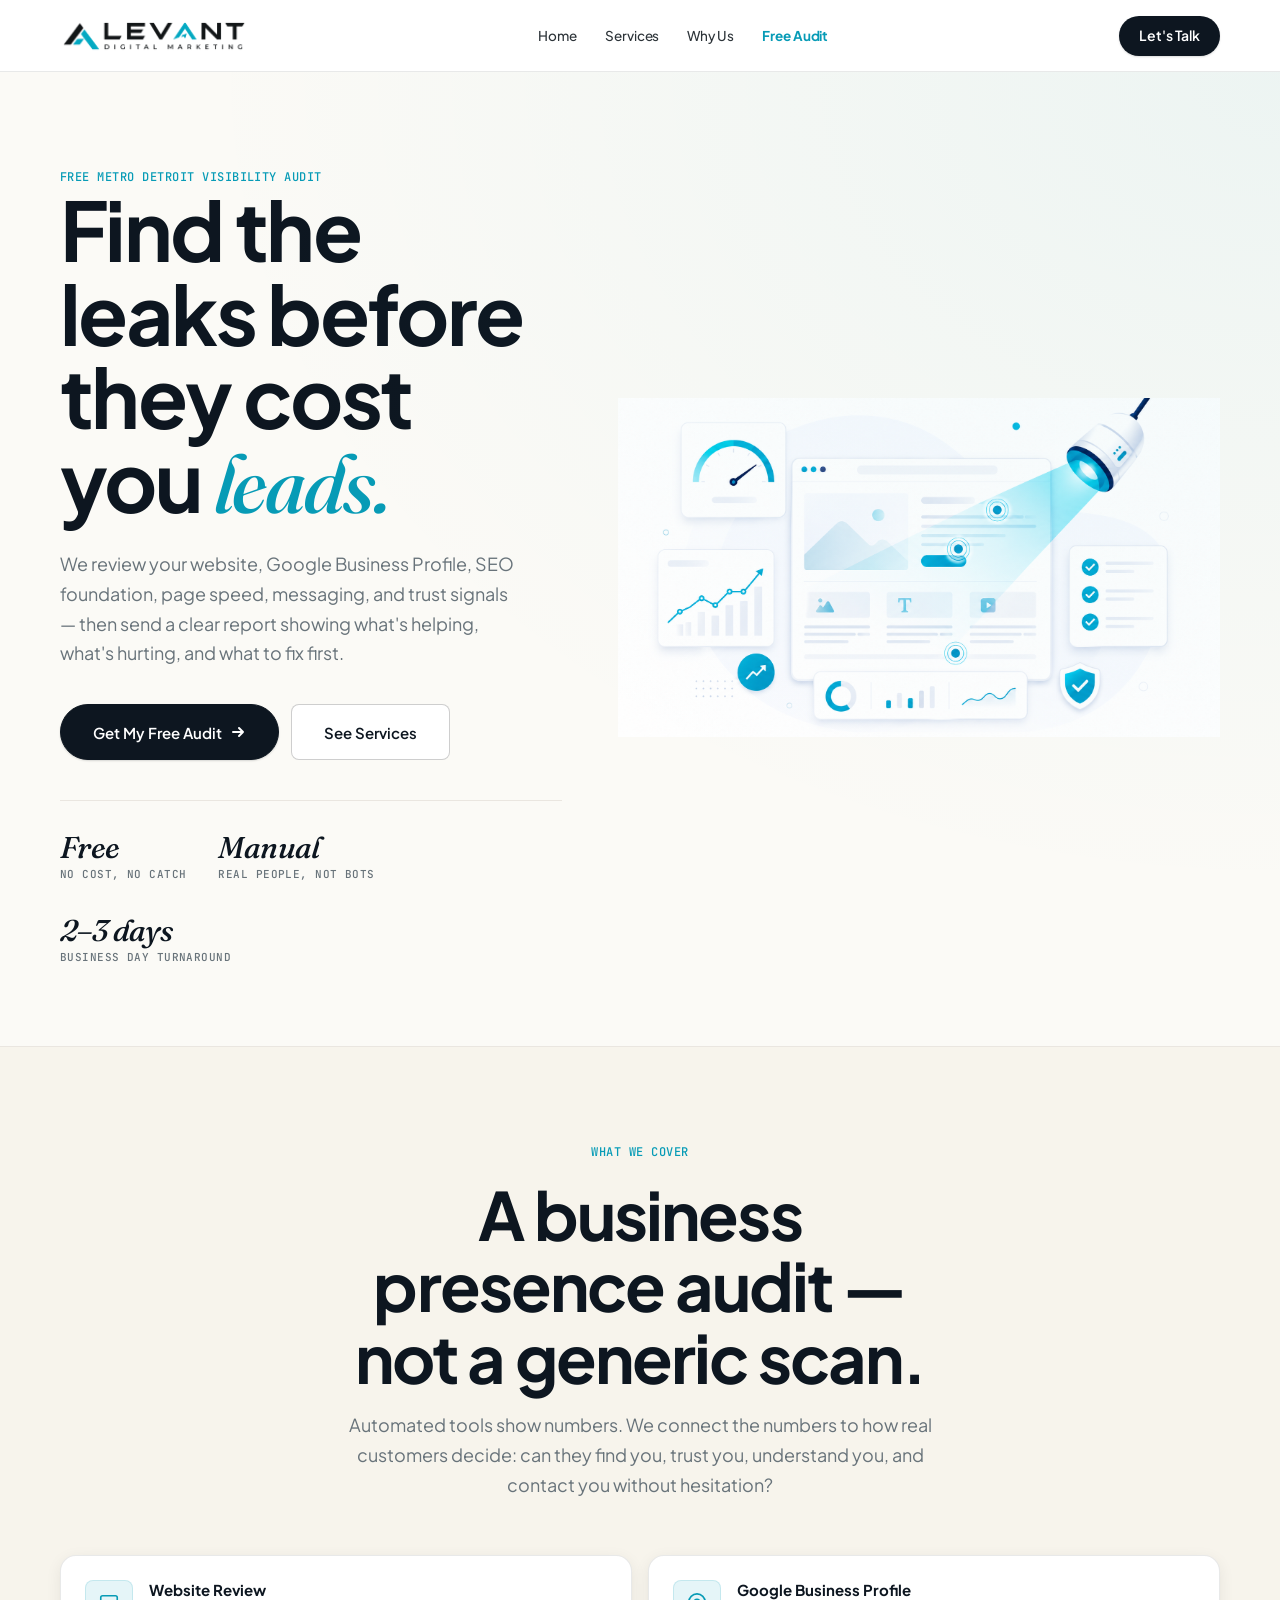
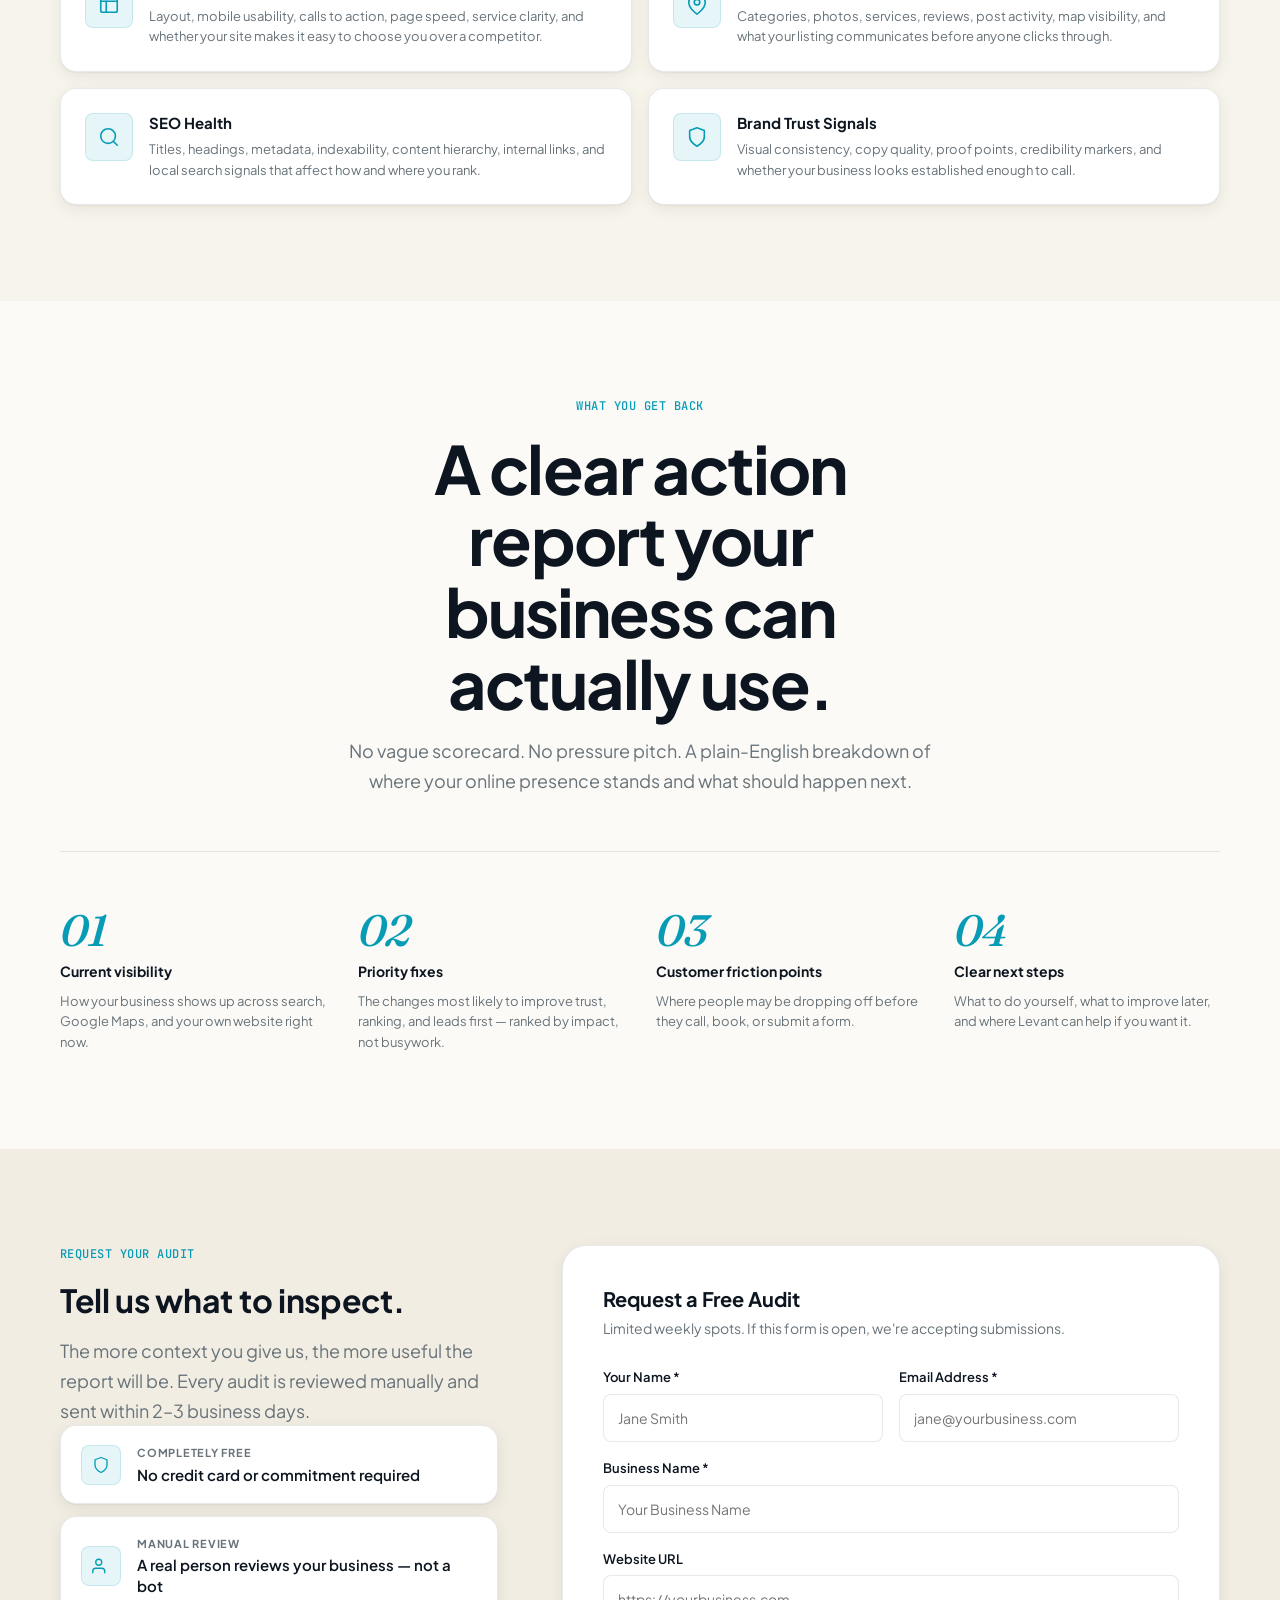
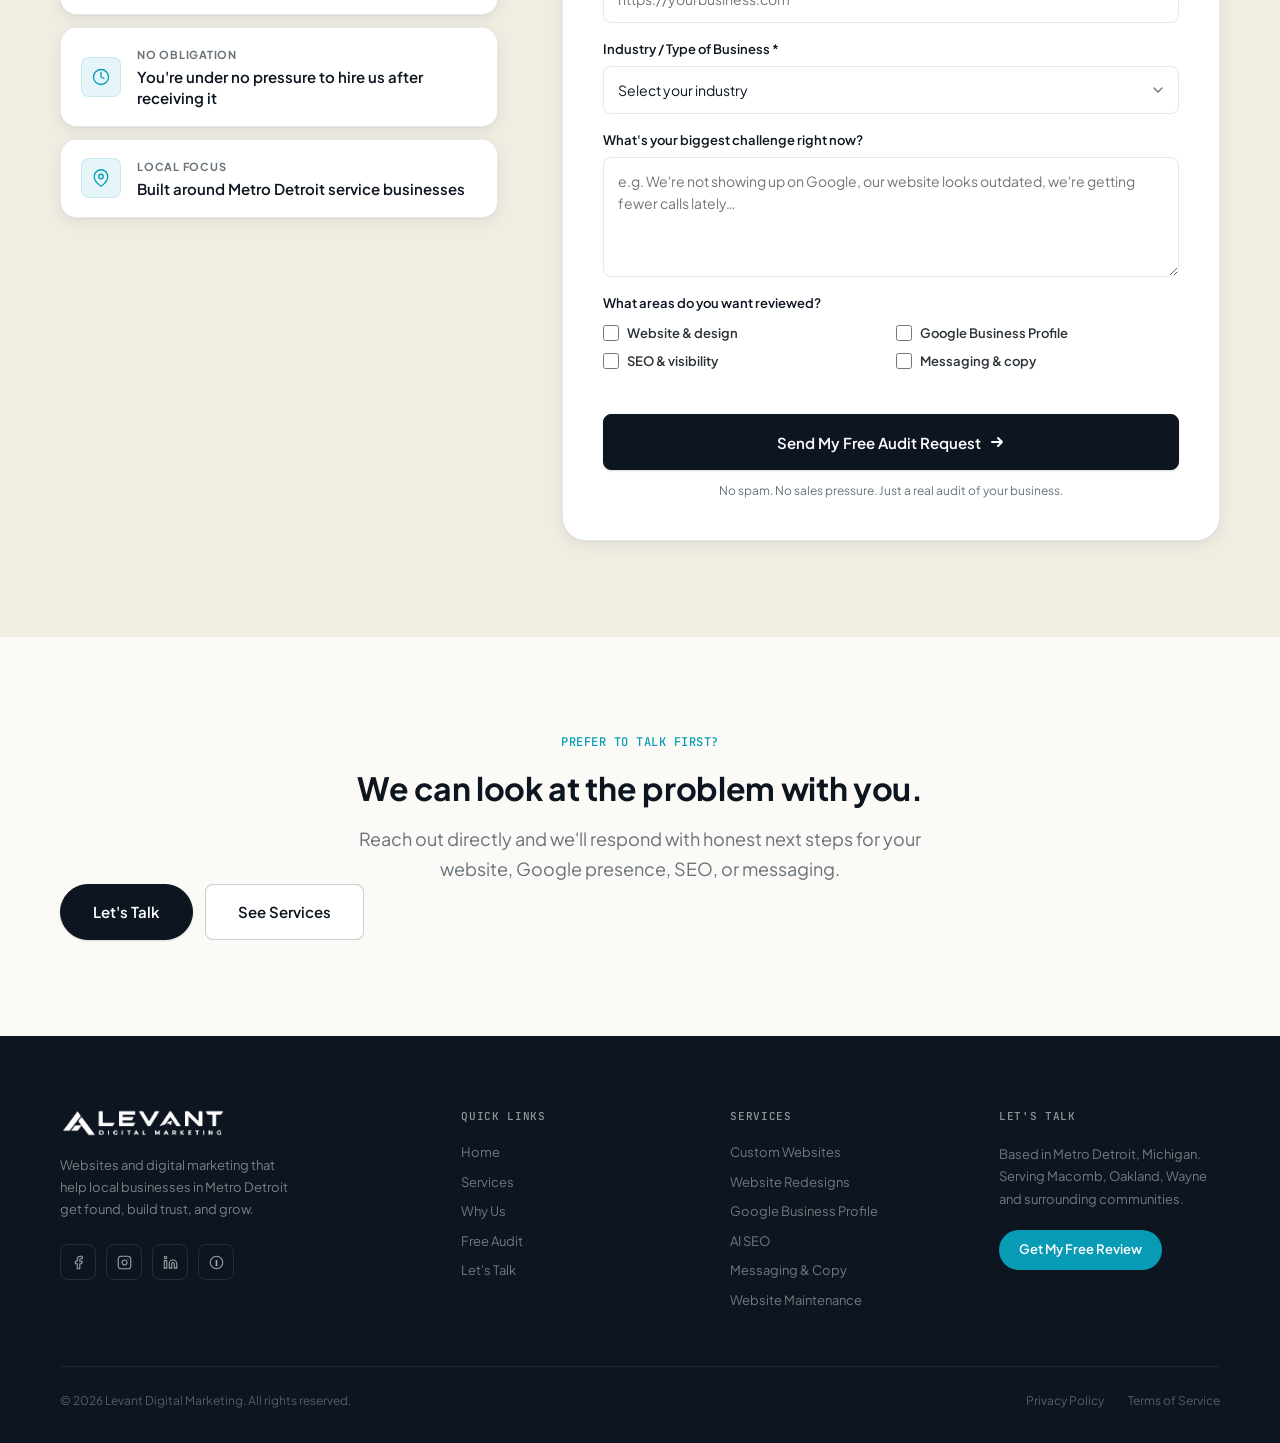
==== commit 5c84ee92: "Add files via upload" ====
--- a/audit.html
+++ b/audit.html
@@ -1,751 +1,381 @@
-<!DOCTYPE html>
-<html lang="en">
-<head>
-<meta charset="utf-8"/>
-<meta name="viewport" content="width=device-width, initial-scale=1.0"/>
-<title>Free Audit | Levant Digital Marketing</title>
-<meta name="description" content="Get a free website, Google Business Profile, SEO, and branding audit for your Metro Detroit business. No pressure. Just clarity."/>
-<meta name="theme-color" content="#079bb6"/>
-<link rel="preconnect" href="https://api.fontshare.com"/>
-<link href="https://api.fontshare.com/v2/css?f[]=general-sans@400,500,600,700&f[]=satoshi@500,700,900&display=swap" rel="stylesheet"/>
-<link href="assets/motion.css" rel="stylesheet"/>
-<style>
-:root {
-  --cyan: #079bb6;
-  --cyan-2: #10aeca;
-  --ink: #07090a;
-  --text: #2e363a;
-  --muted: #667177;
-  --line: rgba(10,12,14,.12);
-  --soft: #f7f8f7;
-  --white: #fff;
-  --black: #060708;
-  --max: 1180px;
-}
-* { box-sizing: border-box; margin: 0; padding: 0; }
-html { scroll-behavior: smooth; scroll-padding-top: 92px; }
-body {
-  font-family: "General Sans", "Satoshi", Arial, sans-serif;
-  color: var(--ink);
-  background: #fff;
-  overflow-x: hidden;
-  -webkit-font-smoothing: antialiased;
-}
-img { max-width: 100%; display: block; }
-a { color: inherit; text-decoration: none; }
-button, input, select, textarea { font: inherit; }
-.wrap { width: min(var(--max), calc(100% - 72px)); margin: 0 auto; }
-.eyebrow {
-  color: var(--cyan);
-  text-transform: uppercase;
-  font-size: 12px;
-  letter-spacing: .08em;
-  font-weight: 950;
-}
-.h1 {
-  font-family: "Satoshi", "General Sans", sans-serif;
-  font-size: clamp(48px, 5.8vw, 78px);
-  line-height: .92;
-  letter-spacing: -.066em;
-  font-weight: 950;
-  hyphens: none;
-  overflow-wrap: normal;
-  word-break: normal;
-}
-.h2 {
-  font-family: "Satoshi", "General Sans", sans-serif;
-  font-size: clamp(34px, 4vw, 58px);
-  line-height: .98;
-  letter-spacing: -.062em;
-  font-weight: 950;
-}
-.h3 {
-  font-size: 22px;
-  line-height: 1.08;
-  letter-spacing: -.04em;
-  font-weight: 950;
-}
-p { color: var(--text); font-size: 16px; line-height: 1.66; }
-.cyan { color: var(--cyan); }
-.btn {
-  height: 56px;
-  display: inline-flex;
-  align-items: center;
-  justify-content: center;
-  gap: 14px;
-  padding: 0 28px;
-  border: 2px solid #111;
-  background: #fff;
-  text-transform: uppercase;
-  font-size: 12px;
-  letter-spacing: .025em;
-  font-weight: 950;
-  transition: transform .22s ease, box-shadow .22s ease, background .22s ease;
-  cursor: pointer;
-}
-.btn:hover { transform: translateY(-3px); box-shadow: 0 16px 34px rgba(0,0,0,.08); }
-.btn.primary { background: var(--cyan-2); color: #fff; border-color: var(--cyan-2); }
-.btn.dark { background: var(--ink); color: #fff; border-color: var(--ink); }
-.btn.secondary { background: #fff; color: var(--ink); }
-.arrow { font-size: 18px; line-height: 1; }
-
-.site-nav {
-  height: 76px;
-  border-bottom: 1px solid rgba(0,0,0,.1);
-  position: sticky;
-  top: 0;
-  z-index: 100;
-  background: rgba(255,255,255,.9);
-  backdrop-filter: blur(18px);
-  -webkit-backdrop-filter: blur(18px);
-}
-.nav-inner { height: 100%; display: flex; align-items: center; justify-content: space-between; }
-.brand { display: flex; line-height: 0; }
-.brand img { width: 205px; height: auto; border: 0; outline: 0; background: transparent; box-shadow: none; }
-.nav-links { display: flex; align-items: center; gap: clamp(24px, 3.4vw, 58px); font-size: 14px; font-weight: 850; }
-.nav-links a { position: relative; padding: 29px 0 27px; }
-.nav-links a.active { color: var(--cyan); }
-.nav-links a.active::after, .nav-links a:hover::after {
-  content: "";
-  position: absolute;
-  left: 0;
-  right: 0;
-  bottom: 20px;
-  height: 2px;
-  background: var(--cyan);
-}
-.mobile-btn { display: none; border: 1px solid var(--line); background: #fff; width: 44px; height: 44px; align-items: center; justify-content: center; gap: 4px; flex-direction: column; }
-.mobile-btn span { width: 18px; height: 2px; background: var(--ink); display: block; }
-
-.hero {
-  position: relative;
-  overflow: hidden;
-  background:
-    radial-gradient(720px circle at 16% 12%, rgba(7,155,182,.12), transparent 60%),
-    linear-gradient(180deg, #fff 0%, #fff 72%, #f8fbfb 100%);
-}
-.hero::before {
-  content: "";
-  position: absolute;
-  inset: 0;
-  opacity: .5;
-  background-image:
-    linear-gradient(rgba(7,9,10,.045) 1px, transparent 1px),
-    linear-gradient(90deg, rgba(7,9,10,.045) 1px, transparent 1px);
-  background-size: 58px 58px;
-  mask-image: linear-gradient(to bottom, #000, transparent 82%);
-}
-.hero-grid {
-  position: relative;
-  z-index: 2;
-  display: grid;
-  grid-template-columns: .9fr 1.1fr;
-  gap: 52px;
-  align-items: center;
-  min-height: 650px;
-  padding: 66px 0 54px;
-}
-.hero-copy p { max-width: 560px; margin-top: 24px; font-size: 17px; }
-.hero .eyebrow { margin-bottom: 20px; }
-.actions { display: flex; align-items: center; gap: 18px; flex-wrap: wrap; margin-top: 34px; }
-.hero-proof { display: grid; grid-template-columns: repeat(3, 1fr); gap: 18px; margin-top: 42px; max-width: 650px; }
-.proof { border-left: 2px solid var(--cyan); padding-left: 14px; }
-.proof b { display: block; font-family: "Satoshi", sans-serif; font-size: 28px; line-height: .9; letter-spacing: -.055em; color: var(--ink); }
-.proof span { display: block; color: var(--muted); font-size: 12px; font-weight: 800; line-height: 1.3; margin-top: 6px; }
-.hero-art {
-  justify-self: end;
-  width: min(100%, 720px);
-  line-height: 0;
-  border: 0 !important;
-  outline: 0 !important;
-  background: transparent !important;
-  box-shadow: none !important;
-  overflow: visible;
-}
-.hero-art img,
-.audit-image img,
-.spotlight-art img {
-  width: 100%;
-  height: auto;
-  display: block;
-  object-fit: contain;
-  object-position: center;
-  border: 0 !important;
-  outline: 0 !important;
-  background: transparent !important;
-  box-shadow: none !important;
-  filter: none !important;
-  mix-blend-mode: normal !important;
-}
-
-.audit-strip { background: var(--black); color: #fff; }
-.strip-grid { min-height: 102px; display: grid; grid-template-columns: repeat(4, 1fr); }
-.strip-item {
-  display: flex;
-  align-items: center;
-  gap: 14px;
-  padding: 24px 28px;
-  border-right: 1px solid rgba(255,255,255,.14);
-}
-.strip-item:last-child { border-right: 0; }
-.strip-item b { color: var(--cyan-2); font-size: 13px; font-weight: 950; }
-.strip-item span { color: rgba(255,255,255,.78); font-size: 13px; line-height: 1.35; font-weight: 700; }
-
-.diagnostic { padding: 72px 0 70px; background: #fff; }
-.diagnostic-head { display: grid; grid-template-columns: .82fr 1.18fr; gap: 70px; align-items: end; margin-bottom: 50px; }
-.diagnostic-head p { max-width: 560px; color: var(--muted); }
-.audit-flow { display: grid; grid-template-columns: repeat(4, 1fr); gap: 24px; align-items: stretch; }
-.audit-card {
-  position: relative;
-  min-height: 252px;
-  border: 1px solid var(--line);
-  background: #fff;
-  padding: 28px 26px;
-  overflow: hidden;
-  box-shadow: 0 18px 54px rgba(0,0,0,.035);
-}
-.audit-card::after {
-  content: attr(data-num);
-  position: absolute;
-  right: 18px;
-  bottom: -16px;
-  color: rgba(7,9,10,.045);
-  font-family: "Satoshi", sans-serif;
-  font-size: 92px;
-  font-weight: 950;
-  letter-spacing: -.08em;
-}
-.audit-icon {
-  width: 46px;
-  height: 46px;
-  display: grid;
-  place-items: center;
-  color: var(--cyan);
-  margin-bottom: 28px;
-}
-.audit-icon svg { width: 46px; height: 46px; stroke: currentColor; fill: none; stroke-width: 1.8; stroke-linecap: round; stroke-linejoin: round; }
-.audit-card h3 { margin-bottom: 12px; }
-.audit-card p { font-size: 13px; line-height: 1.58; color: #444d52; }
-
-.spotlight { position: relative; padding: 72px 0 80px; background: #fff; overflow: hidden; }
-.spotlight::after {
-  content: "";
-  position: absolute;
-  left: -10%;
-  right: -10%;
-  top: 42%;
-  height: 190px;
-  background: linear-gradient(90deg, transparent, rgba(7,155,182,.09), transparent);
-  transform: rotate(-7deg);
-}
-.spotlight-grid {
-  position: relative;
-  z-index: 2;
-  display: grid;
-  grid-template-columns: 1.1fr .9fr;
-  gap: 58px;
-  align-items: center;
-}
-.spotlight-copy p { margin-top: 20px; max-width: 510px; color: var(--muted); }
-.scan-list { list-style: none; display: grid; gap: 14px; margin-top: 30px; }
-.scan-list li { display: flex; gap: 12px; align-items: flex-start; font-size: 15px; font-weight: 800; color: #151a1d; }
-.scan-list li::before { content: ""; width: 20px; height: 20px; flex: 0 0 auto; border-radius: 50%; background: var(--cyan); margin-top: 1px; box-shadow: inset 0 0 0 6px #fff; }
-.spotlight-art { line-height: 0; border: 0 !important; outline: 0 !important; background: transparent !important; box-shadow: none !important; overflow: visible; }
-
-.report { padding: 72px 0 74px; background: #fff; }
-.report-grid { display: grid; grid-template-columns: .86fr 1.14fr; gap: 58px; align-items: center; }
-.audit-image { line-height: 0; border: 0 !important; outline: 0 !important; background: transparent !important; box-shadow: none !important; overflow: visible; }
-.report-copy p { margin-top: 20px; color: var(--muted); max-width: 520px; }
-.report-points { display: grid; grid-template-columns: repeat(2, 1fr); gap: 18px; margin-top: 32px; }
-.report-point { padding: 20px 0 0; border-top: 1px solid var(--line); }
-.report-point b { display: block; color: var(--ink); font-size: 15px; font-weight: 950; }
-.report-point span { display: block; color: var(--muted); font-size: 13px; line-height: 1.45; margin-top: 6px; }
-
-.form-section { padding: 74px 0 80px; background: var(--black); color: #fff; }
-.form-grid { display: grid; grid-template-columns: .72fr 1.28fr; gap: 62px; align-items: start; }
-.form-intro .h2 { color: #fff; }
-.form-intro p { color: rgba(255,255,255,.66); margin-top: 20px; max-width: 390px; }
-.trust-list { list-style: none; display: grid; gap: 13px; margin-top: 30px; }
-.trust-list li { color: rgba(255,255,255,.78); font-size: 14px; line-height: 1.45; display: flex; gap: 11px; align-items: flex-start; }
-.trust-list li::before { content: ""; width: 18px; height: 18px; flex: 0 0 auto; border-radius: 50%; background: var(--cyan); margin-top: 1px; }
-.notice {
-  margin-top: 34px;
-  padding: 22px 24px;
-  border: 1px solid rgba(255,255,255,.16);
-  background: rgba(255,255,255,.045);
-}
-.notice b { display: block; color: var(--cyan-2); text-transform: uppercase; letter-spacing: .08em; font-size: 12px; margin-bottom: 8px; }
-.notice span { display: block; color: rgba(255,255,255,.64); font-size: 13px; line-height: 1.55; }
-.form-card { background: #fff; color: var(--ink); border: 1px solid rgba(255,255,255,.12); }
-.form-body { padding: 34px; }
-.field-row { display: grid; grid-template-columns: 1fr 1fr; gap: 18px; }
-.field-group { display: grid; gap: 8px; margin-bottom: 18px; }
-.field-label { color: #707a80; text-transform: uppercase; letter-spacing: .075em; font-size: 11px; font-weight: 950; }
-.field-label span { text-transform: none; letter-spacing: 0; font-size: 12px; font-weight: 700; color: #8a9296; }
-.field-input {
-  width: 100%;
-  min-height: 52px;
-  border: 1px solid var(--line);
-  background: #f8f9f8;
-  color: var(--ink);
-  padding: 0 15px;
-  outline: 2px solid transparent;
-  transition: border-color .18s ease, background .18s ease, outline-color .18s ease;
-  -webkit-appearance: none;
-}
-textarea.field-input { min-height: 124px; padding-top: 14px; resize: vertical; }
-.field-input:focus { border-color: var(--cyan); background: #fff; outline-color: rgba(7,155,182,.12); }
-.area-checks { display: grid; grid-template-columns: repeat(2, 1fr); gap: 12px; }
-.check-label {
-  min-height: 50px;
-  display: flex;
-  align-items: center;
-  gap: 10px;
-  border: 1px solid var(--line);
-  background: #f8f9f8;
-  padding: 12px 14px;
-  color: #263035;
-  font-size: 13px;
-  font-weight: 850;
-  cursor: pointer;
-}
-.check-label input { position: absolute; opacity: 0; pointer-events: none; }
-.check-box { width: 18px; height: 18px; border: 1px solid rgba(10,12,14,.24); background: #fff; display: grid; place-items: center; flex: 0 0 auto; }
-.check-box svg { width: 12px; height: 12px; stroke: #fff; opacity: 0; }
-.check-label.checked { border-color: rgba(7,155,182,.35); background: rgba(7,155,182,.08); }
-.check-label.checked .check-box { background: var(--cyan); border-color: var(--cyan); }
-.check-label.checked .check-box svg { opacity: 1; }
-.form-footer {
-  padding: 24px 34px 30px;
-  border-top: 1px solid var(--line);
-  background: #f8f9f8;
-  display: grid;
-  gap: 12px;
-}
-.form-error { display: none; color: #d93025; text-transform: uppercase; letter-spacing: .06em; font-size: 11px; font-weight: 950; }
-.form-error.show { display: block; }
-.form-fine-print { color: #778187; text-align: center; text-transform: uppercase; letter-spacing: .07em; font-size: 10px; font-weight: 900; }
-.form-success { display: none; padding: 58px 40px; text-align: center; }
-.form-success.show { display: block; }
-.success-icon { width: 66px; height: 66px; display: grid; place-items: center; margin: 0 auto 24px; color: #fff; background: var(--cyan); border-radius: 50%; }
-.success-icon svg { width: 32px; height: 32px; stroke: currentColor; fill: none; stroke-width: 1.8; }
-.success-h { font-family: "Satoshi", sans-serif; font-size: 36px; line-height: 1; letter-spacing: -.055em; font-weight: 950; }
-.success-p { max-width: 470px; margin: 16px auto 28px; color: var(--muted); }
-
-.cta-band { padding: 56px 0 60px; background: #fff; }
-.cta-inner {
-  position: relative;
-  overflow: hidden;
-  min-height: 270px;
-  background: linear-gradient(135deg, #fff, #f7fbfc);
-  border: 1px solid var(--line);
-  padding: 48px 52px;
-  display: grid;
-  grid-template-columns: 1fr auto;
-  gap: 34px;
-  align-items: center;
-}
-.cta-inner::after {
-  content: "";
-  position: absolute;
-  width: 250px;
-  height: 180px;
-  right: 28px;
-  bottom: 20px;
-  background: radial-gradient(circle, rgba(7,155,182,.16) 1.7px, transparent 2px);
-  background-size: 18px 18px;
-  opacity: .82;
-}
-.cta-inner > * { position: relative; z-index: 2; }
-.cta-inner p { max-width: 560px; margin-top: 14px; color: var(--muted); }
-.cta-actions { display: flex; gap: 14px; flex-wrap: wrap; justify-content: flex-end; }
-
-.footer { background: #070809; color: #fff; padding: 46px 0 0; }
-.footer-grid { display: grid; grid-template-columns: 1.2fr .7fr .9fr 1fr; gap: 62px; padding-bottom: 42px; }
-.footer-logo { width: 205px; margin-bottom: 18px; }
-.footer p, .footer a, .footer li { color: rgba(255,255,255,.78); font-size: 13px; line-height: 1.65; }
-.footer h4 { color: #fff; text-transform: uppercase; font-size: 12px; margin-bottom: 15px; }
-.footer ul { list-style: none; display: grid; gap: 6px; }
-.socials { display: flex; gap: 10px; margin-top: 18px; }
-.socials span { width: 28px; height: 28px; display: grid; place-items: center; border: 1px solid rgba(255,255,255,.35); color: var(--cyan); font-weight: 900; font-size: 12px; }
-.subfooter { min-height: 52px; border-top: 1px solid rgba(255,255,255,.12); display: flex; align-items: center; justify-content: space-between; color: rgba(255,255,255,.68); font-size: 12px; }
-.sub-links { display: flex; gap: 22px; }
-.mobile-drawer { display: none; }
-
-@media (max-width: 1040px) {
-  .wrap { width: min(var(--max), calc(100% - 44px)); }
-  .nav-links { display: none; }
-  .mobile-btn { display: flex; }
-  .hero-grid, .diagnostic-head, .spotlight-grid, .report-grid, .form-grid, .cta-inner, .footer-grid { grid-template-columns: 1fr; }
-  .hero-grid { min-height: auto; padding-top: 56px; }
-  .hero-art { justify-self: start; width: 100%; }
-  .strip-grid, .audit-flow { grid-template-columns: repeat(2, 1fr); }
-  .strip-item:nth-child(2) { border-right: 0; }
-  .strip-item:nth-child(1), .strip-item:nth-child(2) { border-bottom: 1px solid rgba(255,255,255,.14); }
-  .cta-actions { justify-content: flex-start; }
-}
-@media (max-width: 640px) {
-  .wrap { width: min(var(--max), calc(100% - 32px)); }
-  .brand img { width: 168px; }
-  .h1 { font-size: 44px; letter-spacing: -.058em; }
-  .actions, .btn { width: 100%; }
-  .hero-proof, .strip-grid, .audit-flow, .report-points, .field-row, .area-checks { grid-template-columns: 1fr; }
-  .strip-item { border-right: 0; border-bottom: 1px solid rgba(255,255,255,.14); }
-  .strip-item:last-child { border-bottom: 0; }
-  .diagnostic, .spotlight, .report, .form-section { padding: 54px 0; }
-  .form-body, .form-footer { padding-left: 22px; padding-right: 22px; }
-  .cta-inner { padding: 34px 26px; }
-  .subfooter { flex-direction: column; align-items: flex-start; gap: 10px; padding: 16px 0; }
-}
-</style>
-</head>
-<body>
-<nav class="site-nav">
-  <div class="wrap nav-inner">
-    <a class="brand" href="index.html" aria-label="Levant Digital Marketing home">
-      <img src="assets/levant-logo-2.png" alt="Levant Digital Marketing logo"/>
-    </a>
-    <div class="nav-links" aria-label="Primary navigation">
-      <a href="index.html">Home</a>
-      <a href="services.html">Services</a>
-      <a href="why-us.html">Why Us</a>
-      <a class="active" href="audit.html">Free Audit</a>
-      <a href="contact.html">Let's Talk</a>
-    </div>
-    <button class="mobile-btn" aria-label="Open menu" aria-expanded="false" type="button"><span></span><span></span><span></span></button>
-  </div>
-</nav>
-
-<main>
-  <section class="hero">
-    <div class="wrap hero-grid">
-      <div class="hero-copy">
-        <div class="eyebrow">Free Metro Detroit visibility audit</div>
-        <h1 class="h1">Find the leaks before they cost you leads.</h1>
-        <p>We review your website, Google Business Profile, SEO foundation, speed, messaging, and trust signals, then send a clear report showing what is helping, what is hurting, and what to fix first.</p>
-        <div class="actions">
-          <a class="btn primary" href="#audit-form">Get My Free Audit <span class="arrow">↓</span></a>
-          <a class="btn secondary" href="services.html">See Services <span class="arrow">→</span></a>
-        </div>
-        <div class="hero-proof" aria-label="Audit highlights">
-          <div class="proof"><b>Free</b><span>No cost, no catch</span></div>
-          <div class="proof"><b>Manual</b><span>Reviewed by real people</span></div>
-          <div class="proof"><b>2-3</b><span>Business day turnaround</span></div>
-        </div>
-      </div>
-      <div class="hero-art" aria-hidden="true">
-        <img src="assets/audit-growth-map.png" alt="" width="1792" height="1024" loading="eager" fetchpriority="high" decoding="async"/>
-      </div>
-    </div>
-  </section>
-
-  <section class="audit-strip" aria-label="What the audit checks">
-    <div class="wrap strip-grid">
-      <div class="strip-item"><b>01</b><span>Website clarity, mobile experience, and conversion friction</span></div>
-      <div class="strip-item"><b>02</b><span>Google Business Profile completeness and local presence</span></div>
-      <div class="strip-item"><b>03</b><span>SEO structure, page speed, metadata, and discoverability</span></div>
-      <div class="strip-item"><b>04</b><span>Brand trust signals, messaging, and first impression strength</span></div>
-    </div>
-  </section>
-
-  <section class="diagnostic">
-    <div class="wrap">
-      <div class="diagnostic-head">
-        <div>
-          <div class="eyebrow">The diagnostic</div>
-          <h2 class="h2">A business presence audit, not a generic scan.</h2>
-        </div>
-        <p>Automated tools can show numbers. We connect the numbers to the way real customers decide: can they find you, trust you, understand you, and contact you without hesitation?</p>
-      </div>
-      <div class="audit-flow">
-        <article class="audit-card" data-num="01">
-          <div class="audit-icon"><svg viewBox="0 0 64 64"><rect x="10" y="14" width="44" height="34" rx="2"/><path d="M10 24h44M20 38h12M38 38h8"/></svg></div>
-          <h3 class="h3">Website Review</h3>
-          <p>Layout, mobile usability, calls to action, page speed, service clarity, and whether your site makes it easy to choose you.</p>
-        </article>
-        <article class="audit-card" data-num="02">
-          <div class="audit-icon"><svg viewBox="0 0 64 64"><path d="M32 58s18-18 18-34a18 18 0 1 0-36 0c0 16 18 34 18 34z"/><circle cx="32" cy="24" r="7"/></svg></div>
-          <h3 class="h3">Google Profile</h3>
-          <p>Categories, photos, services, reviews, post activity, map visibility, and what your listing communicates before anyone clicks.</p>
-        </article>
-        <article class="audit-card" data-num="03">
-          <div class="audit-icon"><svg viewBox="0 0 64 64"><circle cx="27" cy="27" r="17"/><path d="M40 40l14 14M21 27h12M27 21v12"/></svg></div>
-          <h3 class="h3">SEO Health</h3>
-          <p>Titles, headings, metadata, indexability, content hierarchy, internal links, and local search signals that affect ranking.</p>
-        </article>
-        <article class="audit-card" data-num="04">
-          <div class="audit-icon"><svg viewBox="0 0 64 64"><path d="M14 46V18h36v28H14zM22 34l8-8 7 7 5-5 8 8"/><path d="M20 54h24"/></svg></div>
-          <h3 class="h3">Brand Trust</h3>
-          <p>Visual consistency, copy quality, proof points, credibility signals, and whether the business looks established enough to call.</p>
-        </article>
-      </div>
-    </div>
-  </section>
-
-  <section class="spotlight">
-    <div class="wrap spotlight-grid">
-      <div class="spotlight-copy">
-        <div class="eyebrow">What we look for</div>
-        <h2 class="h2">The moments where good leads quietly disappear.</h2>
-        <p>Your audit is built around the hidden decision points: the slow page, the vague headline, the missing Google category, the weak trust signal, the mobile layout that makes contacting you feel like work.</p>
-        <ul class="scan-list">
-          <li>Find ranking and visibility gaps across your core services.</li>
-          <li>Identify trust issues that make customers hesitate.</li>
-          <li>Prioritize fixes by impact, not by busywork.</li>
-        </ul>
-      </div>
-      <div class="spotlight-art" aria-hidden="true">
-        <img src="assets/audit-scanlight.png" alt="" width="1792" height="1024" loading="lazy" decoding="async"/>
-      </div>
-    </div>
-  </section>
-
-  <section class="report">
-    <div class="wrap report-grid">
-      <div class="audit-image" aria-hidden="true">
-        <img src="assets/audit-command-center.png" alt="" width="1792" height="1024" loading="lazy" decoding="async"/>
-      </div>
-      <div class="report-copy">
-        <div class="eyebrow">What you get back</div>
-        <h2 class="h2">A clear action report your business can actually use.</h2>
-        <p>No vague scorecard. No pressure pitch. You get a plain-English breakdown of where your online presence stands and what should happen next.</p>
-        <div class="report-points">
-          <div class="report-point"><b>Current visibility</b><span>How your business shows up across search, maps, and your website.</span></div>
-          <div class="report-point"><b>Priority fixes</b><span>The changes most likely to improve trust, ranking, and leads first.</span></div>
-          <div class="report-point"><b>Customer friction</b><span>Where people may be dropping off before they call, book, or submit.</span></div>
-          <div class="report-point"><b>Next steps</b><span>What to do yourself, what to improve later, and where Levant can help.</span></div>
-        </div>
-      </div>
-    </div>
-  </section>
-
-  <section class="form-section" id="audit-form">
-    <div class="wrap form-grid">
-      <div class="form-intro">
-        <div class="eyebrow">Request your audit</div>
-        <h2 class="h2">Tell us what to inspect.</h2>
-        <p>The more context you give us, the more useful the report will be. Every audit is reviewed manually and sent back within 2-3 business days.</p>
-        <ul class="trust-list">
-          <li>Completely free, with no credit card or commitment.</li>
-          <li>Professional report, not a generic automated scan.</li>
-          <li>No obligation to hire us after you receive it.</li>
-          <li>Built for local businesses that need more calls and trust.</li>
-        </ul>
-        <div class="notice">
-          <b>Limited weekly spots</b>
-          <span>We cap audit requests to keep the work useful. If this form is open, we are accepting new submissions.</span>
-        </div>
-      </div>
-
-      <div class="form-card">
-        <div class="form-success" id="form-success" aria-live="polite">
-          <div class="success-icon">
-            <svg viewBox="0 0 24 24"><polyline points="20 6 9 17 4 12"/></svg>
-          </div>
-          <div class="success-h">You're on the list.</div>
-          <p class="success-p">We'll review your business and send your professional report within 2-3 business days. Watch your inbox.</p>
-          <a href="services.html" class="btn dark">Browse Services <span class="arrow">→</span></a>
-        </div>
-
-        <form id="audit-form-el" action="https://formspree.io/f/xdawagkj" method="POST">
-          <div class="form-body">
-            <div class="field-row">
-              <div class="field-group">
-                <label class="field-label" for="f-name">Your Name</label>
-                <input type="text" id="f-name" name="name" class="field-input" placeholder="Alex Johnson" required/>
-              </div>
-              <div class="field-group">
-                <label class="field-label" for="f-email">Email Address</label>
-                <input type="email" id="f-email" name="email" class="field-input" placeholder="you@yourbusiness.com" required/>
-              </div>
-            </div>
-
-            <div class="field-group">
-              <label class="field-label" for="f-biz">Business Name</label>
-              <input type="text" id="f-biz" name="business" class="field-input" placeholder="Your Business Name" required/>
-            </div>
-
-            <div class="field-group">
-              <label class="field-label" for="f-url">Website URL <span>(if you have one)</span></label>
-              <input type="url" id="f-url" name="website" class="field-input" placeholder="https://yourbusiness.com"/>
-            </div>
-
-            <div class="field-group">
-              <label class="field-label" for="f-industry">Industry / Type of Business</label>
-              <select id="f-industry" name="industry" class="field-input" required>
-                <option value="" disabled selected>Select your industry</option>
-                <option>Home services (plumbing, HVAC, electrical)</option>
-                <option>Construction / contracting</option>
-                <option>Auto / automotive</option>
-                <option>Health &amp; wellness</option>
-                <option>Food &amp; beverage / restaurant</option>
-                <option>Retail / e-commerce</option>
-                <option>Professional services (law, finance, real estate)</option>
-                <option>Beauty / personal care</option>
-                <option>Other</option>
-              </select>
-            </div>
-
-            <div class="field-group">
-              <label class="field-label" for="f-challenge">What's Your Biggest Challenge Right Now?</label>
-              <textarea id="f-challenge" name="challenge" class="field-input" placeholder="Example: Not showing up on Google, website looks outdated, not getting enough leads..."></textarea>
-            </div>
-
-            <input type="hidden" name="_subject" value="New Free Audit Request - Levant Digital Marketing"/>
-            <input type="text" name="_gotcha" style="display:none" tabindex="-1" autocomplete="off"/>
-
-            <div class="field-group">
-              <label class="field-label">What Areas Do You Want Reviewed?</label>
-              <div class="area-checks">
-                <label class="check-label checked">
-                  <input type="checkbox" name="areas" value="website" checked/>
-                  <span class="check-box"><svg viewBox="0 0 12 12" fill="none" stroke-width="2.5" stroke-linecap="round" stroke-linejoin="round"><polyline points="1.5 6 4.5 9 10.5 3"/></svg></span>
-                  Website Review
-                </label>
-                <label class="check-label checked">
-                  <input type="checkbox" name="areas" value="gbp" checked/>
-                  <span class="check-box"><svg viewBox="0 0 12 12" fill="none" stroke-width="2.5" stroke-linecap="round" stroke-linejoin="round"><polyline points="1.5 6 4.5 9 10.5 3"/></svg></span>
-                  Google Business Profile
-                </label>
-                <label class="check-label checked">
-                  <input type="checkbox" name="areas" value="seo" checked/>
-                  <span class="check-box"><svg viewBox="0 0 12 12" fill="none" stroke-width="2.5" stroke-linecap="round" stroke-linejoin="round"><polyline points="1.5 6 4.5 9 10.5 3"/></svg></span>
-                  SEO Health Check
-                </label>
-                <label class="check-label checked">
-                  <input type="checkbox" name="areas" value="branding" checked/>
-                  <span class="check-box"><svg viewBox="0 0 12 12" fill="none" stroke-width="2.5" stroke-linecap="round" stroke-linejoin="round"><polyline points="1.5 6 4.5 9 10.5 3"/></svg></span>
-                  Branding &amp; Visual Review
-                </label>
-              </div>
-            </div>
-          </div>
-
-          <div class="form-footer">
-            <div class="form-error" id="form-error" aria-live="polite">Please fill in all required fields before submitting.</div>
-            <button type="submit" class="btn primary" id="audit-submit-btn">
-              <span id="audit-btn-text">Send My Free Audit Request</span>
-              <span class="arrow">→</span>
-            </button>
-            <div class="form-fine-print">No spam. No sales pressure. Just a real audit of your business.</div>
-          </div>
-        </form>
-      </div>
-    </div>
-  </section>
-
-  <section class="cta-band">
-    <div class="wrap cta-inner">
-      <div>
-        <div class="eyebrow">Prefer to talk first?</div>
-        <h2 class="h2">We can look at the problem with you.</h2>
-        <p>Reach out directly and we will respond with honest next steps for your website, Google presence, SEO, or messaging.</p>
-      </div>
-      <div class="cta-actions">
-        <a class="btn primary" href="contact.html">Let's Talk <span class="arrow">→</span></a>
-        <a class="btn secondary" href="services.html">See Services</a>
-      </div>
-    </div>
-  </section>
-</main>
-
-<footer class="footer">
-  <div class="wrap footer-grid">
-    <div>
-      <img class="footer-logo" src="assets/levant-logo-2.png" alt="Levant Digital Marketing logo"/>
-      <p>We build clean websites, optimize your Google presence, and use AI SEO to help Metro Detroit businesses earn trust and get more calls.</p>
-      <div class="socials"><span>f</span><span>◎</span><span>in</span><span>G</span></div>
-    </div>
-    <div>
-      <h4>Quick Links</h4>
-      <ul>
-        <li><a href="index.html">Home</a></li>
-        <li><a href="services.html">Services</a></li>
-        <li><a href="why-us.html">Why Us</a></li>
-        <li><a href="audit.html">Free Audit</a></li>
-        <li><a href="contact.html">Let's Talk</a></li>
-      </ul>
-    </div>
-    <div>
-      <h4>Services</h4>
-      <ul>
-        <li>Custom Websites</li>
-        <li>Google Business Profile</li>
-        <li>AI SEO</li>
-        <li>Messaging &amp; Copy</li>
-      </ul>
-    </div>
-    <div>
-      <h4>Metro Detroit</h4>
-      <p>Built for local businesses that need a sharper web presence, stronger visibility, and more qualified customer action.</p>
-    </div>
-  </div>
-  <div class="wrap subfooter">
-    <span>© 2026 Levant Digital Marketing. All rights reserved.</span>
-    <div class="sub-links"><a href="privacy.html">Privacy Policy</a><a href="terms.html">Terms of Service</a></div>
-  </div>
-</footer>
-
-<script src="assets/motion.js"></script>
-<script src="assets/site.js"></script>
-<script>
-document.querySelectorAll('.check-label input[type=checkbox]').forEach((checkbox) => {
-  checkbox.addEventListener('change', () => {
-    checkbox.closest('.check-label')?.classList.toggle('checked', checkbox.checked);
-  });
-});
-
-const auditForm = document.getElementById('audit-form-el');
-const auditError = document.getElementById('form-error');
-const auditSuccess = document.getElementById('form-success');
-const auditSubmitBtn = document.getElementById('audit-submit-btn');
-const auditBtnText = document.getElementById('audit-btn-text');
-
-auditForm.addEventListener('submit', async function(e) {
-  e.preventDefault();
-  auditError.classList.remove('show');
-
-  if (!auditForm.reportValidity()) {
-    auditError.textContent = 'Please fill in all required fields before submitting.';
-    auditError.classList.add('show');
-    return;
-  }
-
-  auditSubmitBtn.disabled = true;
-  auditBtnText.textContent = 'Sending...';
-
-  try {
-    const res = await fetch(auditForm.action, {
-      method: auditForm.method,
-      body: new FormData(auditForm),
-      headers: { 'Accept': 'application/json' }
-    });
-
-    if (res.ok) {
-      auditForm.reset();
-      document.querySelectorAll('.check-label input[type=checkbox]').forEach((checkbox) => {
-        checkbox.checked = true;
-        checkbox.closest('.check-label')?.classList.add('checked');
-      });
-      auditForm.style.display = 'none';
-      auditSuccess.classList.add('show');
-      document.getElementById('audit-form').scrollIntoView({ behavior: 'smooth', block: 'start' });
-    } else {
-      const data = await res.json().catch(() => null);
-      auditError.textContent = (data && data.errors)
-        ? data.errors.map(error => error.message).join(', ')
-        : 'Something went wrong. Please try again.';
-      auditError.classList.add('show');
-      auditSubmitBtn.disabled = false;
-      auditBtnText.textContent = 'Send My Free Audit Request';
-    }
-  } catch (err) {
-    auditError.textContent = 'Network error. Please try again.';
-    auditError.classList.add('show');
-    auditSubmitBtn.disabled = false;
-    auditBtnText.textContent = 'Send My Free Audit Request';
-  }
-});
-</script>
-</body>
-</html>
+<!DOCTYPE html>
+<html lang="en">
+<head>
+  <meta charset="utf-8">
+  <meta name="viewport" content="width=device-width, initial-scale=1.0">
+  <title>Free Audit | Levant Digital Marketing — Metro Detroit</title>
+  <meta name="description" content="Get a free website, Google Business Profile, SEO, and messaging audit for your Metro Detroit business. Reviewed manually. Sent within 2–3 business days. No pressure.">
+  <meta name="theme-color" content="#079bb6">
+
+  <link rel="preconnect" href="https://fonts.googleapis.com">
+  <link rel="preconnect" href="https://fonts.gstatic.com" crossorigin>
+  <link rel="preload" href="https://fonts.googleapis.com/css2?family=Plus+Jakarta+Sans:wght@400;500;600;700;800&family=Fraunces:ital,opsz,wght@0,9..144,500;0,9..144,600;1,9..144,400;1,9..144,500&family=JetBrains+Mono:wght@400;500&family=Caveat:wght@500;700&display=swap" as="style" onload="this.onload=null;this.rel='stylesheet'">
+  <noscript><link rel="stylesheet" href="https://fonts.googleapis.com/css2?family=Plus+Jakarta+Sans:wght@400;500;600;700;800&family=Fraunces:ital,opsz,wght@0,9..144,500;0,9..144,600;1,9..144,400;1,9..144,500&family=JetBrains+Mono:wght@400;500&family=Caveat:wght@500;700&display=swap"></noscript>
+
+  <link rel="stylesheet" href="assets/style.css">
+</head>
+<body>
+
+<!-- ===================== NAV ===================== -->
+<nav class="nav" aria-label="Main navigation">
+  <div class="wrap nav__inner">
+    <a href="index.html" class="nav__logo" aria-label="Levant Digital Marketing home">
+      <img src="assets/levant-logo.png" alt="Levant Digital Marketing" width="160" height="34">
+    </a>
+    <div class="nav__links" role="navigation">
+      <a href="index.html">Home</a>
+      <a href="services.html">Services</a>
+      <a href="why-us.html">Why Us</a>
+      <a href="audit.html" aria-current="page">Free Audit</a>
+    </div>
+    <a href="contact.html" class="nav__cta">Let's Talk</a>
+    <button class="nav__toggle" aria-label="Open menu" aria-expanded="false">
+      <svg viewBox="0 0 20 20" fill="none" stroke="currentColor" stroke-width="1.5" stroke-linecap="round" aria-hidden="true">
+        <path d="M3 5h14M3 10h14M3 15h14"/>
+      </svg>
+    </button>
+  </div>
+  <div class="nav__drawer" role="dialog" aria-label="Mobile menu">
+    <a href="index.html">Home</a>
+    <a href="services.html">Services</a>
+    <a href="why-us.html">Why Us</a>
+    <a href="audit.html" aria-current="page">Free Audit</a>
+    <a href="contact.html">Let's Talk</a>
+  </div>
+</nav>
+
+<!-- ===================== HERO ===================== -->
+<section class="hero hero--ivory hero--bordered">
+  <div class="wrap hero__grid">
+    <div class="hero__copy">
+      <span class="eyebrow">Free Metro Detroit Visibility Audit</span>
+      <h1 class="display">Find the leaks before they cost you <em class="serif accent">leads.</em></h1>
+      <p class="text-18">We review your website, Google Business Profile, SEO foundation, page speed, messaging, and trust signals — then send a clear report showing what's helping, what's hurting, and what to fix first.</p>
+      <div class="btn-group">
+        <a href="#audit-form" class="btn btn--primary btn--pill btn--lg">
+          Get My Free Audit
+          <svg class="btn__arrow" viewBox="0 0 16 16" aria-hidden="true"><path d="M3 8h10M9 4l4 4-4 4"/></svg>
+        </a>
+        <a href="services.html" class="btn btn--secondary btn--lg">See Services</a>
+      </div>
+      <div class="hero__trust">
+        <div class="trust-point">
+          <span class="trust-point__num">Free</span>
+          <span class="trust-point__label">No cost, no catch</span>
+        </div>
+        <div class="trust-point">
+          <span class="trust-point__num">Manual</span>
+          <span class="trust-point__label">Real people, not bots</span>
+        </div>
+        <div class="trust-point">
+          <span class="trust-point__num">2–3 days</span>
+          <span class="trust-point__label">Business day turnaround</span>
+        </div>
+      </div>
+    </div>
+    <div class="hero__img-wrap">
+      <img
+        class="hero__img hero__img--plain"
+        src="assets/audit-scanlight.png"
+        alt="Audit report preview showing website score, Google Business Profile completeness, SEO health metrics, and priority fixes for a local business"
+        width="560"
+        height="460"
+        loading="lazy"
+      >
+    </div>
+  </div>
+</section>
+
+<!-- ===================== WHAT WE AUDIT ===================== -->
+<section class="section section--soft" aria-labelledby="audit-covers-heading">
+  <div class="wrap">
+    <div class="section-header section-header--center reveal">
+      <span class="eyebrow">What we cover</span>
+      <h2 class="heading-1" id="audit-covers-heading">A business presence audit — not a generic scan.</h2>
+      <p class="text-18">Automated tools show numbers. We connect the numbers to how real customers decide: can they find you, trust you, understand you, and contact you without hesitation?</p>
+    </div>
+    <div class="audit-grid">
+      <div class="audit-card reveal reveal--delay-1">
+        <div class="icon-box" aria-hidden="true">
+          <svg viewBox="0 0 24 24"><rect x="3" y="3" width="18" height="18" rx="2"/><path d="M3 9h18"/><path d="M9 21V9"/></svg>
+        </div>
+        <div class="audit-card__text">
+          <h3>Website Review</h3>
+          <p>Layout, mobile usability, calls to action, page speed, service clarity, and whether your site makes it easy to choose you over a competitor.</p>
+        </div>
+      </div>
+      <div class="audit-card reveal reveal--delay-2">
+        <div class="icon-box" aria-hidden="true">
+          <svg viewBox="0 0 24 24"><path d="M21 10c0 7-9 13-9 13s-9-6-9-13a9 9 0 0 1 18 0z"/><circle cx="12" cy="10" r="3"/></svg>
+        </div>
+        <div class="audit-card__text">
+          <h3>Google Business Profile</h3>
+          <p>Categories, photos, services, reviews, post activity, map visibility, and what your listing communicates before anyone clicks through.</p>
+        </div>
+      </div>
+      <div class="audit-card reveal reveal--delay-3">
+        <div class="icon-box" aria-hidden="true">
+          <svg viewBox="0 0 24 24"><circle cx="11" cy="11" r="8"/><path d="M21 21l-4.35-4.35"/></svg>
+        </div>
+        <div class="audit-card__text">
+          <h3>SEO Health</h3>
+          <p>Titles, headings, metadata, indexability, content hierarchy, internal links, and local search signals that affect how and where you rank.</p>
+        </div>
+      </div>
+      <div class="audit-card reveal reveal--delay-4">
+        <div class="icon-box" aria-hidden="true">
+          <svg viewBox="0 0 24 24"><path d="M12 22s8-4 8-10V5l-8-3-8 3v7c0 6 8 10 8 10z"/></svg>
+        </div>
+        <div class="audit-card__text">
+          <h3>Brand Trust Signals</h3>
+          <p>Visual consistency, copy quality, proof points, credibility markers, and whether your business looks established enough to call.</p>
+        </div>
+      </div>
+    </div>
+  </div>
+</section>
+
+<!-- ===================== WHAT YOU GET ===================== -->
+<section class="section" aria-labelledby="deliverables-heading">
+  <div class="wrap">
+    <div class="section-header section-header--center reveal">
+      <span class="eyebrow">What you get back</span>
+      <h2 class="heading-1" id="deliverables-heading">A clear action report your business can actually use.</h2>
+      <p class="text-18">No vague scorecard. No pressure pitch. A plain-English breakdown of where your online presence stands and what should happen next.</p>
+    </div>
+    <div class="audit-num-grid">
+      <div class="audit-num-item reveal reveal--delay-1">
+        <span class="audit-num">01</span>
+        <h3>Current visibility</h3>
+        <p>How your business shows up across search, Google Maps, and your own website right now.</p>
+      </div>
+      <div class="audit-num-item reveal reveal--delay-2">
+        <span class="audit-num">02</span>
+        <h3>Priority fixes</h3>
+        <p>The changes most likely to improve trust, ranking, and leads first — ranked by impact, not busywork.</p>
+      </div>
+      <div class="audit-num-item reveal reveal--delay-3">
+        <span class="audit-num">03</span>
+        <h3>Customer friction points</h3>
+        <p>Where people may be dropping off before they call, book, or submit a form.</p>
+      </div>
+      <div class="audit-num-item reveal reveal--delay-4">
+        <span class="audit-num">04</span>
+        <h3>Clear next steps</h3>
+        <p>What to do yourself, what to improve later, and where Levant can help if you want it.</p>
+      </div>
+    </div>
+  </div>
+</section>
+
+<!-- ===================== FORM SECTION ===================== -->
+<section class="section section--soft form-section" id="audit-form" aria-labelledby="form-heading">
+  <div class="wrap form-layout">
+
+    <!-- Left: context -->
+    <div>
+      <div class="section-header reveal">
+        <span class="eyebrow">Request your audit</span>
+        <h2 class="heading-2" id="form-heading">Tell us what to inspect.</h2>
+        <p class="text-18">The more context you give us, the more useful the report will be. Every audit is reviewed manually and sent within 2–3 business days.</p>
+      </div>
+      <div class="info-tiles reveal">
+        <div class="info-tile">
+          <div class="icon-box icon-box--sm" aria-hidden="true">
+            <svg viewBox="0 0 24 24"><path d="M12 22s8-4 8-10V5l-8-3-8 3v7c0 6 8 10 8 10z"/></svg>
+          </div>
+          <div class="info-tile__text">
+            <span class="info-tile__label">Completely free</span>
+            <span class="info-tile__value">No credit card or commitment required</span>
+          </div>
+        </div>
+        <div class="info-tile">
+          <div class="icon-box icon-box--sm" aria-hidden="true">
+            <svg viewBox="0 0 24 24"><path d="M17 21v-2a4 4 0 0 0-4-4H5a4 4 0 0 0-4 4v2"/><circle cx="9" cy="7" r="4"/></svg>
+          </div>
+          <div class="info-tile__text">
+            <span class="info-tile__label">Manual review</span>
+            <span class="info-tile__value">A real person reviews your business — not a bot</span>
+          </div>
+        </div>
+        <div class="info-tile">
+          <div class="icon-box icon-box--sm" aria-hidden="true">
+            <svg viewBox="0 0 24 24"><circle cx="12" cy="12" r="10"/><polyline points="12 6 12 12 16 14"/></svg>
+          </div>
+          <div class="info-tile__text">
+            <span class="info-tile__label">No obligation</span>
+            <span class="info-tile__value">You're under no pressure to hire us after receiving it</span>
+          </div>
+        </div>
+        <div class="info-tile">
+          <div class="icon-box icon-box--sm" aria-hidden="true">
+            <svg viewBox="0 0 24 24"><path d="M21 10c0 7-9 13-9 13s-9-6-9-13a9 9 0 0 1 18 0z"/><circle cx="12" cy="10" r="3"/></svg>
+          </div>
+          <div class="info-tile__text">
+            <span class="info-tile__label">Local focus</span>
+            <span class="info-tile__value">Built around Metro Detroit service businesses</span>
+          </div>
+        </div>
+      </div>
+    </div>
+
+    <!-- Right: form -->
+    <div class="reveal reveal--delay-2">
+      <div class="form-card">
+        <h3 class="form-card__title">Request a Free Audit</h3>
+        <p class="form-card__subtitle">Limited weekly spots. If this form is open, we're accepting submissions.</p>
+
+        <div class="form-error" role="alert">Please fill in all required fields before submitting.</div>
+        <div class="form-success" role="status">
+          <strong>You're on the list.</strong> We'll review your business and send your report within 2–3 business days. Watch your inbox.
+        </div>
+
+        <form
+          class="js-form"
+          action="https://formspree.io/f/YOUR_FORM_ID"
+          method="POST"
+          novalidate
+        >
+          <div class="form-row">
+            <div class="form-group">
+              <label for="audit-name">Your Name <span aria-hidden="true">*</span></label>
+              <input class="field" type="text" id="audit-name" name="name" autocomplete="name" required placeholder="Jane Smith">
+            </div>
+            <div class="form-group">
+              <label for="audit-email">Email Address <span aria-hidden="true">*</span></label>
+              <input class="field" type="email" id="audit-email" name="email" autocomplete="email" required placeholder="jane@yourbusiness.com">
+            </div>
+          </div>
+          <div class="form-group">
+            <label for="audit-business">Business Name <span aria-hidden="true">*</span></label>
+            <input class="field" type="text" id="audit-business" name="business" autocomplete="organization" required placeholder="Your Business Name">
+          </div>
+          <div class="form-group">
+            <label for="audit-website">Website URL</label>
+            <input class="field" type="url" id="audit-website" name="website" autocomplete="url" placeholder="https://yourbusiness.com">
+          </div>
+          <div class="form-group">
+            <label for="audit-industry">Industry / Type of Business <span aria-hidden="true">*</span></label>
+            <select class="field" id="audit-industry" name="industry" required>
+              <option value="" disabled selected>Select your industry</option>
+              <option value="home-services">Home services (plumbing, HVAC, electrical)</option>
+              <option value="construction">Construction / contracting</option>
+              <option value="auto">Auto / automotive</option>
+              <option value="health">Health &amp; wellness</option>
+              <option value="food">Food &amp; beverage / restaurant</option>
+              <option value="retail">Retail / e-commerce</option>
+              <option value="professional">Professional services (law, finance, real estate)</option>
+              <option value="beauty">Beauty / personal care</option>
+              <option value="other">Other</option>
+            </select>
+          </div>
+          <div class="form-group">
+            <label for="audit-challenge">What's your biggest challenge right now?</label>
+            <textarea class="field" id="audit-challenge" name="challenge" rows="3" placeholder="e.g. We're not showing up on Google, our website looks outdated, we're getting fewer calls lately…"></textarea>
+          </div>
+          <div class="form-group">
+            <label>What areas do you want reviewed?</label>
+            <div class="check-group" role="group" aria-label="Areas to review">
+              <label class="check-label">
+                <input type="checkbox" name="review[]" value="website"> Website &amp; design
+              </label>
+              <label class="check-label">
+                <input type="checkbox" name="review[]" value="google-profile"> Google Business Profile
+              </label>
+              <label class="check-label">
+                <input type="checkbox" name="review[]" value="seo"> SEO &amp; visibility
+              </label>
+              <label class="check-label">
+                <input type="checkbox" name="review[]" value="messaging"> Messaging &amp; copy
+              </label>
+            </div>
+          </div>
+          <button type="submit" class="btn btn--primary btn--lg form-submit" data-submit>
+            Send My Free Audit Request
+            <svg class="btn__arrow" viewBox="0 0 16 16" aria-hidden="true"><path d="M3 8h10M9 4l4 4-4 4"/></svg>
+          </button>
+          <p class="form-note">No spam. No sales pressure. Just a real audit of your business.</p>
+        </form>
+      </div>
+    </div>
+
+  </div>
+</section>
+
+<!-- ===================== PREFER TO TALK ===================== -->
+<section class="section" aria-labelledby="talk-heading">
+  <div class="wrap">
+    <div class="section-header section-header--center reveal">
+      <span class="eyebrow">Prefer to talk first?</span>
+      <h2 class="heading-2" id="talk-heading">We can look at the problem with you.</h2>
+      <p class="text-18">Reach out directly and we'll respond with honest next steps for your website, Google presence, SEO, or messaging.</p>
+    </div>
+    <div class="btn-group">
+      <a href="contact.html" class="btn btn--primary btn--pill btn--lg">Let's Talk</a>
+      <a href="services.html" class="btn btn--secondary btn--lg">See Services</a>
+    </div>
+  </div>
+</section>
+
+<!-- ===================== FOOTER ===================== -->
+<footer class="footer section--dark" aria-label="Site footer">
+  <div class="wrap">
+    <div class="footer__grid">
+      <div class="footer__brand">
+        <img src="assets/levant-logo.png" alt="Levant Digital Marketing" class="footer__brand-logo" width="140" height="30" loading="lazy">
+        <p>Websites and digital marketing that help local businesses in Metro Detroit get found, build trust, and grow.</p>
+        <div class="footer__social">
+          <a href="https://facebook.com/levantdigitalmarketing" class="social-link" aria-label="Levant on Facebook" rel="noopener noreferrer" target="_blank">
+            <svg viewBox="0 0 24 24" aria-hidden="true"><path d="M18 2h-3a5 5 0 0 0-5 5v3H7v4h3v8h4v-8h3l1-4h-4V7a1 1 0 0 1 1-1h3z"/></svg>
+          </a>
+          <a href="https://www.instagram.com/levantdigitalmarketing/" class="social-link" aria-label="Levant on Instagram" rel="noopener noreferrer" target="_blank">
+            <svg viewBox="0 0 24 24" aria-hidden="true"><rect x="2" y="2" width="20" height="20" rx="5"/><path d="M16 11.37A4 4 0 1 1 12.63 8 4 4 0 0 1 16 11.37z"/><line x1="17.5" y1="6.5" x2="17.51" y2="6.5"/></svg>
+          </a>
+          <a href="https://linkedin.com/company/levant-digital-marketing" class="social-link" aria-label="Levant on LinkedIn" rel="noopener noreferrer" target="_blank">
+            <svg viewBox="0 0 24 24" aria-hidden="true"><path d="M16 8a6 6 0 0 1 6 6v7h-4v-7a2 2 0 0 0-2-2 2 2 0 0 0-2 2v7h-4v-7a6 6 0 0 1 6-6z"/><rect x="2" y="9" width="4" height="12"/><circle cx="4" cy="4" r="2"/></svg>
+          </a>
+          <a href="https://g.page/levantdigitalmarketing" class="social-link" aria-label="Levant on Google Business" rel="noopener noreferrer" target="_blank">
+            <svg viewBox="0 0 24 24" aria-hidden="true"><path d="M12 22C6.477 22 2 17.523 2 12S6.477 2 12 2s10 4.477 10 10-4.477 10-10 10zm-.55-5h1.1v-5h-1.1v5zm0-6.5h1.1V9h-1.1v1.5z"/></svg>
+          </a>
+        </div>
+      </div>
+      <div class="footer__col">
+        <h4>Quick Links</h4>
+        <ul>
+          <li><a href="index.html">Home</a></li>
+          <li><a href="services.html">Services</a></li>
+          <li><a href="why-us.html">Why Us</a></li>
+          <li><a href="audit.html">Free Audit</a></li>
+          <li><a href="contact.html">Let's Talk</a></li>
+        </ul>
+      </div>
+      <div class="footer__col">
+        <h4>Services</h4>
+        <ul>
+          <li><a href="services.html">Custom Websites</a></li>
+          <li><a href="services.html">Website Redesigns</a></li>
+          <li><a href="services.html">Google Business Profile</a></li>
+          <li><a href="services.html">AI SEO</a></li>
+          <li><a href="services.html">Messaging &amp; Copy</a></li>
+          <li><a href="services.html">Website Maintenance</a></li>
+        </ul>
+      </div>
+      <div class="footer__col">
+        <h4>Let's Talk</h4>
+        <p class="footer__location">Based in Metro Detroit, Michigan.<br>Serving Macomb, Oakland, Wayne<br>and surrounding communities.</p>
+        <a href="contact.html" class="footer__cta-link">Get My Free Review</a>
+      </div>
+    </div>
+    <div class="footer__bottom">
+      <p class="footer__copy">&copy; 2026 Levant Digital Marketing. All rights reserved.</p>
+      <div class="footer__legal">
+        <a href="privacy.html">Privacy Policy</a>
+        <a href="terms.html">Terms of Service</a>
+      </div>
+    </div>
+  </div>
+</footer>
+
+<script src="assets/site.js" defer></script>
+</body>
+</html>
--- a/assets/style.css
+++ b/assets/style.css
@@ -0,0 +1,1306 @@
+/* ============================================================
+   Levant Digital Marketing — Design System v2
+   Research-backed upgrade. Cursor × Webflow × Replo patterns.
+   ============================================================ */
+
+/* === TOKENS === */
+:root {
+  /* Brand */
+  --color-primary:    #079bb6;
+  --color-primary-dk: #05839a;
+  --color-ink:        #0d1620;   /* deep navy for premium dark CTAs (replaces pure black) */
+  --color-black:      #0d1620;
+  --color-black-soft: #18222e;
+
+  /* Text */
+  --color-text:       #2c3338;
+  --color-muted:      #68737a;
+  --color-ghost:      #9ba3a9;
+
+  /* Backgrounds — warm paper system (Cursor/Super.so/Replo inspired) */
+  --color-white:      #ffffff;
+  --color-paper:      #fbfaf6;   /* page bg — barely off-white, adds soul */
+  --color-ivory:      #f7f4ec;   /* warm card / hero accent */
+  --color-soft:       #f1ede3;   /* alt sections */
+  --color-warm-dark:  #0d1620;   /* footer / dark bands — navy-ink */
+
+  /* Type accents */
+  --font-sans:    "Plus Jakarta Sans", system-ui, sans-serif;
+  --font-serif:   "Fraunces", "Iowan Old Style", Georgia, serif;
+  --font-mono:    "JetBrains Mono", ui-monospace, "SF Mono", Menlo, monospace;
+  --font-script:  "Caveat", "Bradley Hand", cursive;
+
+  /* Borders */
+  --color-border:      rgba(10, 12, 14, 0.09);
+  --color-border-warm: rgba(90, 70, 50, 0.11);
+
+  /* Radii */
+  --radius-sm:   4px;
+  --radius-md:   8px;
+  --radius-lg:   16px;
+  --radius-xl:   24px;
+  --radius-pill: 999px;
+
+  /* Shadows */
+  --shadow-card:       0 1px 1px rgba(10,12,14,.04), 0 4px 16px rgba(10,12,14,.07);
+  --shadow-card-hover: 0 4px 28px rgba(10,12,14,.12), 0 1px 4px rgba(10,12,14,.06);
+  --shadow-nav:        0 1px 0 rgba(10,12,14,.08), 0 4px 24px rgba(10,12,14,.06);
+  --shadow-btn:        0 1px 2px rgba(10,12,14,.15);
+
+  /* Layout */
+  --max:   1160px;
+  --nav-h: 72px;
+
+  /* Derived */
+  --primary-10: rgba(7, 155, 182, 0.10);
+  --primary-15: rgba(7, 155, 182, 0.15);
+  --primary-20: rgba(7, 155, 182, 0.20);
+}
+
+/* === RESET === */
+*, *::before, *::after { box-sizing: border-box; margin: 0; padding: 0; }
+html { scroll-behavior: smooth; scroll-padding-top: calc(var(--nav-h) + 16px); }
+body {
+  font-family: var(--font-sans);
+  font-size: 16px;
+  font-weight: 400;
+  line-height: 1.6;
+  color: var(--color-text);
+  background: var(--color-paper);
+  -webkit-font-smoothing: antialiased;
+  -moz-osx-font-smoothing: grayscale;
+  overflow-x: hidden;
+}
+img { display: block; max-width: 100%; height: auto; }
+svg { display: block; }
+a { color: inherit; text-decoration: none; }
+button { font: inherit; cursor: pointer; border: none; background: none; }
+input, select, textarea { font: inherit; }
+ul, ol { list-style: none; }
+
+/* === LAYOUT === */
+.wrap        { width: min(var(--max), calc(100% - 48px)); margin-inline: auto; }
+.section     { padding-block: 96px; }
+.section--sm { padding-block: 64px; }
+.section--lg { padding-block: 128px; }
+.section--dark  { background: var(--color-warm-dark); }
+.section--soft  { background: var(--color-ivory); }
+.section--ivory { background: var(--color-ivory); }
+.section--paper { background: var(--color-paper); }
+
+/* === TYPOGRAPHY === */
+.display {
+  font-size: clamp(44px, 6.4vw, 92px);
+  font-weight: 700;
+  line-height: 1.02;
+  letter-spacing: -0.032em;
+  color: var(--color-black);
+}
+/* Serif italic accent inside display — Linear/Stripe pattern */
+.display .serif,
+.display em {
+  font-family: var(--font-serif);
+  font-style: italic;
+  font-weight: 500;
+  letter-spacing: -0.025em;
+}
+.heading-1 {
+  font-size: clamp(40px, 5.2vw, 68px);
+  font-weight: 700;
+  line-height: 1.08;
+  letter-spacing: -0.028em;
+  color: var(--color-black);
+}
+.heading-1 .serif,
+.heading-1 em {
+  font-family: var(--font-serif);
+  font-style: italic;
+  font-weight: 500;
+}
+.heading-2 {
+  font-size: 32px;
+  font-weight: 700;
+  line-height: 1.25;
+  letter-spacing: -0.01em;
+  color: var(--color-black);
+}
+.heading-3 {
+  font-size: 20px;
+  font-weight: 700;
+  line-height: 1.3;
+  color: var(--color-black);
+}
+.text-20  { font-size: 20px; line-height: 1.55; }
+.text-18  { font-size: 18px; line-height: 1.65; }
+.text-16  { font-size: 16px; line-height: 1.65; }
+.text-14  { font-size: 14px; line-height: 1.55; }
+.text-12  { font-size: 12px; line-height: 1.4;  }
+
+.eyebrow {
+  font-family: var(--font-mono);
+  font-size: 12px;
+  font-weight: 500;
+  letter-spacing: 0.04em;
+  text-transform: uppercase;
+  color: var(--color-primary);
+  display: block;
+}
+
+/* Mono section number — Stripe pattern: "01 — services" */
+.eyebrow-num {
+  font-family: var(--font-mono);
+  font-size: 12px;
+  font-weight: 500;
+  letter-spacing: 0.02em;
+  color: var(--color-muted);
+  display: inline-flex;
+  align-items: center;
+  gap: 10px;
+  margin-bottom: 24px;
+}
+.eyebrow-num::before {
+  content: "";
+  width: 24px;
+  height: 1px;
+  background: var(--color-primary);
+}
+.eyebrow-num strong {
+  color: var(--color-ink);
+  font-weight: 500;
+  text-transform: uppercase;
+  letter-spacing: 0.06em;
+}
+
+/* Inline eyebrow pill — kept for back-compat, refined */
+.eyebrow-pill {
+  display: inline-flex;
+  align-items: center;
+  gap: 8px;
+  height: 28px;
+  padding: 0 12px 0 10px;
+  background: transparent;
+  color: var(--color-ink);
+  border: 1px solid var(--color-border);
+  border-radius: var(--radius-pill);
+  font-family: var(--font-mono);
+  font-size: 11px;
+  font-weight: 500;
+  letter-spacing: 0.04em;
+  text-transform: uppercase;
+  margin-bottom: 20px;
+}
+.eyebrow-pill::before {
+  content: "";
+  width: 6px;
+  height: 6px;
+  border-radius: 50%;
+  background: var(--color-primary);
+  box-shadow: 0 0 0 3px var(--primary-10);
+}
+
+/* Handwritten accent — testimonial signatures, "soul" moments */
+.script {
+  font-family: var(--font-script);
+  font-weight: 700;
+  letter-spacing: 0;
+}
+
+.accent { color: var(--color-primary); }
+.muted  { color: var(--color-muted); }
+
+/* === NAV === */
+.nav {
+  position: sticky;
+  top: 0;
+  z-index: 100;
+  height: var(--nav-h);
+  background: rgba(255, 255, 255, 0.92);
+  border-bottom: 1px solid var(--color-border);
+  backdrop-filter: blur(12px);
+  -webkit-backdrop-filter: blur(12px);
+  transition: box-shadow 0.3s ease, border-color 0.3s ease;
+}
+.nav.scrolled {
+  box-shadow: var(--shadow-nav);
+  border-bottom-color: transparent;
+}
+.nav__inner {
+  height: 100%;
+  display: flex;
+  align-items: center;
+  justify-content: space-between;
+  gap: 32px;
+}
+.nav__logo img { height: 34px; width: auto; }
+
+.nav__links {
+  display: flex;
+  align-items: center;
+  gap: 4px;
+  font-size: 13.5px;
+  font-weight: 500;
+  letter-spacing: -0.005em;
+}
+.nav__links a {
+  color: var(--color-text);
+  padding: 6px 12px;
+  border-radius: var(--radius-md);
+  transition: color 0.15s, background 0.15s;
+}
+.nav__links a:hover { color: var(--color-black); background: var(--color-soft); }
+.nav__links a[aria-current="page"] {
+  color: var(--color-primary);
+  font-weight: 700;
+}
+
+.nav__cta {
+  display: inline-flex;
+  align-items: center;
+  justify-content: center;
+  height: 40px;
+  padding: 0 20px;
+  background: var(--color-black);
+  color: var(--color-white);
+  font-size: 14px;
+  font-weight: 600;
+  border-radius: var(--radius-pill);
+  white-space: nowrap;
+  transition: background 0.15s, transform 0.15s;
+  flex-shrink: 0;
+  box-shadow: var(--shadow-btn);
+}
+.nav__cta:hover {
+  background: var(--color-black-soft);
+  color: var(--color-white);
+  transform: translateY(-1px);
+}
+
+.nav__toggle {
+  display: none;
+  width: 40px;
+  height: 40px;
+  align-items: center;
+  justify-content: center;
+  border: 1px solid var(--color-border);
+  border-radius: var(--radius-md);
+  background: var(--color-white);
+  flex-shrink: 0;
+}
+.nav__toggle svg {
+  width: 18px;
+  height: 18px;
+  stroke: var(--color-black);
+  fill: none;
+  stroke-width: 1.75;
+  stroke-linecap: round;
+}
+
+/* Mobile drawer */
+.nav__drawer {
+  display: none;
+  position: fixed;
+  top: var(--nav-h);
+  left: 0;
+  right: 0;
+  width: 100vw;
+  height: calc(100vh - var(--nav-h));
+  height: calc(100dvh - var(--nav-h));
+  z-index: 99;
+  background: var(--color-white);
+  padding: 24px;
+  flex-direction: column;
+  gap: 0;
+  overflow-y: auto;
+  overscroll-behavior: contain;
+}
+.nav__drawer.open { display: flex; }
+.nav__drawer a {
+  font-size: 18px;
+  font-weight: 500;
+  color: var(--color-black);
+  padding: 16px 0;
+  border-bottom: 1px solid var(--color-border);
+  display: block;
+  transition: color 0.15s;
+}
+.nav__drawer a:last-child { border-bottom: none; }
+.nav__drawer a:hover { color: var(--color-primary); }
+
+/* === BUTTONS === */
+.btn {
+  display: inline-flex;
+  align-items: center;
+  justify-content: center;
+  gap: 8px;
+  height: 48px;
+  padding: 0 24px;
+  border-radius: var(--radius-md);
+  font-size: 14px;
+  font-weight: 600;
+  line-height: 1;
+  white-space: nowrap;
+  transition: all 0.15s ease;
+  cursor: pointer;
+  border: 1px solid transparent;
+}
+.btn:hover { transform: translateY(-1px); }
+.btn:active { transform: translateY(0); }
+
+/* Primary — black like Cursor/Replo top sites */
+.btn--primary {
+  background: var(--color-black);
+  color: var(--color-white);
+  border-color: var(--color-black);
+  box-shadow: var(--shadow-btn);
+}
+.btn--primary:hover {
+  background: var(--color-black-soft);
+  color: var(--color-white);
+}
+
+/* Cyan variant — keep for accents */
+.btn--cyan {
+  background: var(--color-primary);
+  color: var(--color-white);
+  border-color: var(--color-primary);
+  box-shadow: 0 1px 2px rgba(7,155,182,.25);
+}
+.btn--cyan:hover { background: var(--color-primary-dk); color: var(--color-white); }
+
+.btn--secondary {
+  background: var(--color-white);
+  color: var(--color-black);
+  border-color: rgba(10,12,14,0.20);
+}
+.btn--secondary:hover { background: var(--color-ivory); border-color: rgba(10,12,14,0.35); }
+
+.btn--outline-white {
+  background: transparent;
+  color: var(--color-white);
+  border-color: rgba(255,255,255,0.30);
+}
+.btn--outline-white:hover { background: rgba(255,255,255,0.10); border-color: rgba(255,255,255,0.55); }
+
+/* Pill modifier — apply to any button */
+.btn--pill { border-radius: var(--radius-pill); }
+
+.btn--lg { height: 56px; padding: 0 32px; font-size: 15px; }
+.btn--sm { height: 36px; padding: 0 16px; font-size: 13px; }
+
+.btn-group { display: flex; gap: 12px; flex-wrap: wrap; align-items: center; }
+
+.btn__arrow {
+  width: 16px;
+  height: 16px;
+  stroke: currentColor;
+  fill: none;
+  stroke-width: 2;
+  stroke-linecap: round;
+  stroke-linejoin: round;
+  flex-shrink: 0;
+  transition: transform 0.15s;
+}
+.btn:hover .btn__arrow { transform: translateX(3px); }
+
+/* === ICON BOX === */
+.icon-box {
+  width: 48px;
+  height: 48px;
+  border-radius: var(--radius-md);
+  background: var(--primary-10);
+  border: 1px solid var(--primary-15);
+  display: grid;
+  place-items: center;
+  flex-shrink: 0;
+}
+.icon-box--sm { width: 40px; height: 40px; }
+.icon-box--lg { width: 56px; height: 56px; }
+.icon-box svg {
+  width: 22px;
+  height: 22px;
+  stroke: var(--color-primary);
+  fill: none;
+  stroke-width: 1.75;
+  stroke-linecap: round;
+  stroke-linejoin: round;
+}
+.icon-box--sm svg { width: 18px; height: 18px; }
+.icon-box--lg svg { width: 26px; height: 26px; }
+
+/* === SECTION HEADER === */
+.section-header { max-width: 600px; }
+.section-header .eyebrow,
+.section-header .eyebrow-pill { margin-bottom: 16px; }
+.section-header .heading-1,
+.section-header .heading-2 { margin-bottom: 16px; }
+.section-header .text-18 { color: var(--color-muted); }
+.section-header--center { text-align: center; margin-inline: auto; }
+.section-header--wide { max-width: 760px; }
+
+/* === HERO === */
+.hero { padding-block: 96px 80px; }
+
+/* Hero background — warm paper, blends with image whites via mix-blend-mode */
+.hero--ivory {
+  background-color: var(--color-paper);
+  position: relative;
+}
+.hero--ivory::after {
+  content: "";
+  position: absolute;
+  inset: 0;
+  pointer-events: none;
+  background-image: radial-gradient(ellipse at 100% 0%, rgba(7,155,182,0.06), transparent 60%);
+}
+.hero--bordered { border-bottom: 1px solid var(--color-border-warm); }
+
+.hero__grid {
+  display: grid;
+  grid-template-columns: 1fr 1.2fr;
+  gap: 56px;
+  align-items: center;
+}
+.hero__copy { max-width: 580px; }
+.hero__copy .eyebrow-pill { margin-bottom: 20px; }
+.hero__copy .display { margin-bottom: 24px; }
+.hero__copy .text-18 { color: var(--color-muted); max-width: 460px; margin-bottom: 36px; }
+.hero__img-wrap { display: flex; justify-content: flex-end; }
+.hero__img {
+  width: 100%;
+  max-width: 960px;
+  border: none;
+  outline: none;
+  border-radius: 0;
+  box-shadow: none;
+  background: transparent;
+  mix-blend-mode: multiply;
+}
+.hero__img--plain { mix-blend-mode: normal; }
+
+/* Hero trust bar */
+.hero__trust {
+  display: flex;
+  gap: 32px;
+  margin-top: 40px;
+  padding-top: 32px;
+  border-top: 1px solid var(--color-border-warm);
+  flex-wrap: wrap;
+}
+.trust-point { display: flex; flex-direction: column; gap: 3px; }
+.trust-point__num {
+  font-family: var(--font-serif);
+  font-style: italic;
+  font-size: 30px;
+  font-weight: 500;
+  color: var(--color-ink);
+  letter-spacing: -0.02em;
+  line-height: 1;
+  font-variant-numeric: tabular-nums;
+}
+.trust-point__label { font-family: var(--font-mono); font-size: 11px; color: var(--color-muted); font-weight: 500; letter-spacing: 0.04em; text-transform: uppercase; }
+
+/* === INDUSTRY STRIP (Replo-style logo wall) === */
+.industry-strip {
+  background: var(--color-paper);
+  border-top: 1px solid var(--color-border);
+  border-bottom: 1px solid var(--color-border);
+  padding-block: 24px;
+}
+.industry-strip__label {
+  font-family: var(--font-mono);
+  font-size: 11px;
+  font-weight: 500;
+  letter-spacing: 0.06em;
+  text-transform: uppercase;
+  color: var(--color-muted);
+  text-align: center;
+  margin-bottom: 16px;
+}
+.industry-list {
+  display: flex;
+  gap: 8px;
+  flex-wrap: wrap;
+  align-items: center;
+  justify-content: center;
+}
+/* Color-blocked tags — TravelPerk pattern */
+.industry-tag {
+  display: inline-flex;
+  align-items: center;
+  gap: 8px;
+  padding: 8px 16px;
+  border: 1px solid var(--color-border);
+  border-radius: var(--radius-pill);
+  font-size: 13px;
+  font-weight: 600;
+  color: var(--color-ink);
+  background: var(--color-white);
+  transition: transform 0.15s, border-color 0.15s, background 0.2s;
+}
+.industry-tag:nth-child(2n) { background: #fef6e7; border-color: #f3e2b6; }
+.industry-tag:nth-child(3n) { background: #eaf6f9; border-color: #c5e4ec; }
+.industry-tag:nth-child(5n) { background: #f4eee6; border-color: #e1d4be; }
+.industry-tag:nth-child(7n) { background: #ecf2eb; border-color: #cfdfca; }
+.industry-tag:hover { transform: translateY(-1px); }
+.industry-tag svg {
+  width: 14px;
+  height: 14px;
+  stroke: currentColor;
+  fill: none;
+  stroke-width: 1.75;
+  stroke-linecap: round;
+}
+
+/* === TOOL STRIP === */
+.tool-strip {
+  background: var(--color-black);
+  border-top: 1px solid rgba(255,255,255,.06);
+  border-bottom: 1px solid rgba(255,255,255,.06);
+}
+.tool-strip__inner {
+  height: 68px;
+  display: flex;
+  align-items: center;
+  justify-content: space-between;
+  gap: 24px;
+}
+.tool-item {
+  display: flex;
+  align-items: center;
+  gap: 8px;
+  font-size: 13px;
+  font-weight: 600;
+  color: rgba(255,255,255,0.60);
+  white-space: nowrap;
+  letter-spacing: 0.01em;
+}
+.tool-item svg {
+  width: 18px;
+  height: 18px;
+  fill: rgba(255,255,255,0.45);
+  flex-shrink: 0;
+}
+
+/* === PROBLEM CARDS === */
+.problem__grid {
+  display: grid;
+  grid-template-columns: repeat(3, 1fr);
+  gap: 16px;
+  margin-top: 56px;
+}
+.problem__card {
+  background: var(--color-white);
+  border: 1px solid var(--color-border);
+  border-radius: var(--radius-lg);
+  padding: 32px 28px;
+  display: flex;
+  flex-direction: column;
+  gap: 14px;
+  transition: box-shadow 0.25s, border-color 0.2s, transform 0.2s;
+  position: relative;
+  overflow: hidden;
+}
+.problem__card::before {
+  content: '';
+  position: absolute;
+  left: 0;
+  top: 0;
+  bottom: 0;
+  width: 3px;
+  background: var(--color-primary);
+  opacity: 0;
+  transition: opacity 0.2s;
+}
+.problem__card:hover {
+  box-shadow: var(--shadow-card-hover);
+  border-color: var(--primary-20);
+  transform: translateY(-2px);
+}
+.problem__card:hover::before { opacity: 1; }
+.problem__card h3 {
+  font-size: 17px;
+  font-weight: 700;
+  color: var(--color-ink);
+  line-height: 1.25;
+  letter-spacing: -0.01em;
+}
+.problem__card p { font-size: 14.5px; color: var(--color-muted); line-height: 1.65; }
+
+/* === SPLIT FEATURE === */
+.split {
+  display: grid;
+  grid-template-columns: 1fr 1fr;
+  gap: 96px;
+  align-items: center;
+}
+.split--reverse .split__visual { order: -1; }
+.split__visual img {
+  width: 100%;
+  max-width: none;
+  border: none;
+  outline: none;
+  border-radius: 0;
+  box-shadow: none;
+  background: transparent;
+}
+.split__copy .eyebrow,
+.split__copy .eyebrow-pill { margin-bottom: 14px; }
+.split__copy .heading-1,
+.split__copy .heading-2 { margin-bottom: 16px; }
+.split__copy .text-18 { color: var(--color-muted); margin-bottom: 28px; }
+
+/* Feature checklist */
+.feature-list { display: flex; flex-direction: column; gap: 14px; margin-bottom: 36px; }
+.feature-item { display: flex; gap: 12px; align-items: flex-start; }
+.feature-item__dot {
+  width: 20px;
+  height: 20px;
+  border-radius: 50%;
+  background: var(--color-primary);
+  display: grid;
+  place-items: center;
+  flex-shrink: 0;
+  margin-top: 2px;
+}
+.feature-item__dot svg {
+  width: 10px; height: 10px;
+  stroke: white; fill: none;
+  stroke-width: 2.5; stroke-linecap: round; stroke-linejoin: round;
+}
+.feature-item p { font-size: 15px; color: var(--color-text); line-height: 1.5; }
+
+/* === SERVICE CARDS === */
+.services-grid {
+  display: grid;
+  grid-template-columns: repeat(3, 1fr);
+  gap: 16px;
+  margin-top: 56px;
+}
+.service-card {
+  border: 1px solid var(--color-border);
+  border-radius: var(--radius-lg);
+  padding: 32px 28px;
+  background: var(--color-white);
+  display: flex;
+  flex-direction: column;
+  gap: 14px;
+  transition: box-shadow 0.25s, border-color 0.25s, transform 0.25s;
+}
+.service-card:hover {
+  box-shadow: var(--shadow-card-hover);
+  border-color: var(--primary-20);
+  transform: translateY(-3px);
+}
+.service-card h3 { font-size: 17px; font-weight: 700; color: var(--color-ink); line-height: 1.25; letter-spacing: -0.01em; }
+.service-card p { font-size: 14.5px; color: var(--color-muted); line-height: 1.65; flex: 1; }
+
+/* === TRUST CARDS (3-col) === */
+.trust-grid {
+  display: grid;
+  grid-template-columns: repeat(3, 1fr);
+  gap: 16px;
+  margin-top: 56px;
+}
+.trust-card {
+  background: var(--color-white);
+  border: 1px solid var(--color-border);
+  border-radius: var(--radius-lg);
+  padding: 36px 32px;
+  display: flex;
+  flex-direction: column;
+  gap: 14px;
+  transition: box-shadow 0.25s, transform 0.25s, border-color 0.25s;
+}
+.trust-card:hover { box-shadow: var(--shadow-card-hover); transform: translateY(-2px); }
+.trust-card__label {
+  font-family: var(--font-mono);
+  font-size: 11px;
+  font-weight: 500;
+  text-transform: uppercase;
+  letter-spacing: 0.06em;
+  color: var(--color-primary);
+}
+.trust-card h3 { font-size: 19px; font-weight: 700; color: var(--color-ink); line-height: 1.25; letter-spacing: -0.01em; }
+.trust-card p { font-size: 14.5px; color: var(--color-muted); line-height: 1.7; }
+
+/* === STATS === */
+.stats { padding-block: 80px; }
+.stats__grid {
+  display: grid;
+  grid-template-columns: repeat(4, 1fr);
+}
+.stat {
+  padding: 0 40px;
+  border-right: 1px solid rgba(255,255,255,0.10);
+  display: flex;
+  flex-direction: column;
+  gap: 8px;
+}
+.stat:first-child { padding-left: 0; }
+.stat:last-child { border-right: none; }
+.stat__number {
+  font-family: var(--font-serif);
+  font-size: 64px;
+  font-weight: 500;
+  font-style: italic;
+  color: var(--color-primary);
+  letter-spacing: -0.03em;
+  line-height: 1.0;
+  font-variant-numeric: tabular-nums;
+}
+.stat__label {
+  font-size: 13px;
+  color: rgba(255,255,255,0.50);
+  font-weight: 400;
+  line-height: 1.45;
+}
+
+/* === TESTIMONIALS — with large quote marks === */
+.testimonials__grid {
+  display: grid;
+  grid-template-columns: repeat(3, 1fr);
+  gap: 16px;
+  margin-top: 56px;
+}
+.testimonial {
+  background: var(--color-white);
+  border: 1px solid var(--color-border);
+  border-radius: var(--radius-lg);
+  padding: 32px 28px 28px;
+  display: flex;
+  flex-direction: column;
+  gap: 16px;
+  box-shadow: var(--shadow-card);
+  position: relative;
+  transition: box-shadow 0.2s, transform 0.2s;
+}
+.testimonial:hover { box-shadow: var(--shadow-card-hover); transform: translateY(-2px); }
+
+/* Big decorative quote mark — Tango-style */
+.testimonial__quote-mark {
+  font-size: 72px;
+  line-height: 0.8;
+  color: var(--color-primary);
+  opacity: 0.15;
+  font-family: Georgia, "Times New Roman", serif;
+  font-weight: 700;
+  user-select: none;
+  pointer-events: none;
+  display: block;
+  margin-bottom: -8px;
+}
+.stars {
+  display: flex;
+  gap: 3px;
+  margin-bottom: -4px;
+}
+.stars svg {
+  width: 14px;
+  height: 14px;
+  fill: #f59e0b;
+}
+.testimonial__body {
+  font-size: 15px;
+  color: var(--color-text);
+  line-height: 1.7;
+  flex: 1;
+}
+.testimonial__footer { display: flex; align-items: center; gap: 12px; }
+.testimonial__avatar {
+  width: 36px;
+  height: 36px;
+  border-radius: 50%;
+  background: var(--primary-10);
+  border: 1px solid var(--primary-15);
+  display: grid;
+  place-items: center;
+  font-size: 13px;
+  font-weight: 700;
+  color: var(--color-primary);
+  flex-shrink: 0;
+}
+.testimonial__cite { font-size: 13px; font-weight: 500; line-height: 1.3; }
+.testimonial__name {
+  font-family: var(--font-script);
+  font-weight: 700;
+  font-size: 22px;
+  color: var(--color-ink);
+  display: block;
+  letter-spacing: 0;
+  line-height: 1;
+  margin-bottom: 2px;
+}
+.testimonial__role { color: var(--color-muted); font-size: 12px; display: block; }
+
+/* === FAQ === */
+.faq__grid {
+  display: grid;
+  grid-template-columns: 1fr 1fr;
+  gap: 0 96px;
+  align-items: start;
+  margin-top: 56px;
+}
+.faq__col { display: flex; flex-direction: column; }
+.faq__item { border-bottom: 1px solid var(--color-border); }
+.faq__item:first-child { border-top: 1px solid var(--color-border); }
+.faq__q {
+  width: 100%;
+  display: flex;
+  justify-content: space-between;
+  align-items: center;
+  gap: 24px;
+  padding: 24px 0;
+  text-align: left;
+  font-size: 16px;
+  font-weight: 600;
+  color: var(--color-ink);
+  cursor: pointer;
+  background: none;
+  border: none;
+  line-height: 1.4;
+  letter-spacing: -0.01em;
+  transition: color 0.15s;
+}
+.faq__q:hover { color: var(--color-primary); }
+.faq__icon {
+  flex-shrink: 0;
+  width: 24px;
+  height: 24px;
+  border: 1px solid var(--color-border);
+  border-radius: 50%;
+  display: grid;
+  place-items: center;
+  transition: background 0.2s, border-color 0.2s;
+}
+.faq__icon svg {
+  width: 12px; height: 12px;
+  stroke: var(--color-black); fill: none; stroke-width: 2;
+  stroke-linecap: round;
+  transition: transform 0.25s ease;
+}
+.faq__item.open .faq__icon { background: var(--color-primary); border-color: var(--color-primary); }
+.faq__item.open .faq__icon svg { stroke: white; transform: rotate(45deg); }
+.faq__a {
+  display: none;
+  padding-bottom: 20px;
+  font-size: 14px;
+  color: var(--color-muted);
+  line-height: 1.75;
+  max-width: 560px;
+}
+.faq__item.open .faq__a { display: block; }
+.faq__list { display: flex; flex-direction: column; }
+.faq__list .faq__item:first-child { border-top: 1px solid var(--color-border); }
+
+/* === PROCESS STEPS === */
+.process-grid {
+  display: grid;
+  grid-template-columns: repeat(4, 1fr);
+  gap: 32px;
+  margin-top: 56px;
+}
+.process-3 { grid-template-columns: repeat(3, 1fr); }
+.process-step { display: flex; flex-direction: column; gap: 16px; }
+.step-num {
+  width: 32px;
+  height: 32px;
+  border-radius: 50%;
+  background: var(--color-primary);
+  color: var(--color-white);
+  display: grid;
+  place-items: center;
+  font-size: 12px;
+  font-weight: 700;
+  flex-shrink: 0;
+}
+.process-step h3 { font-size: 16px; font-weight: 700; color: var(--color-black); line-height: 1.3; }
+.process-step p { font-size: 14px; color: var(--color-muted); line-height: 1.65; }
+
+/* === COMPARISON TABLE === */
+.compare-wrap {
+  margin-top: 56px;
+  border: 1px solid var(--color-border);
+  border-radius: var(--radius-xl);
+  overflow: hidden;
+  box-shadow: var(--shadow-card);
+}
+.compare__head {
+  display: grid;
+  grid-template-columns: 2fr 1fr 1fr;
+  background: var(--color-soft);
+  border-bottom: 1px solid var(--color-border);
+}
+.compare__head-cell {
+  padding: 14px 24px;
+  font-size: 11px;
+  font-weight: 700;
+  text-transform: uppercase;
+  letter-spacing: 0.08em;
+  color: var(--color-muted);
+  border-right: 1px solid var(--color-border);
+}
+.compare__head-cell:last-child { border-right: none; }
+.compare__head-cell--accent { color: var(--color-primary); }
+.compare__row {
+  display: grid;
+  grid-template-columns: 2fr 1fr 1fr;
+  border-bottom: 1px solid var(--color-border);
+  transition: background 0.15s;
+}
+.compare__row:last-child { border-bottom: none; }
+.compare__row:hover { background: var(--color-ivory); }
+.compare__cell {
+  padding: 16px 24px;
+  font-size: 14px;
+  color: var(--color-text);
+  border-right: 1px solid var(--color-border);
+  display: flex;
+  align-items: center;
+  gap: 10px;
+  line-height: 1.45;
+}
+.compare__cell:last-child { border-right: none; font-weight: 600; color: var(--color-black); }
+.compare__x     { color: #c0392b; font-size: 15px; }
+.compare__check { color: var(--color-primary); font-size: 15px; }
+
+/* === CTA BAND === */
+.cta-band {
+  text-align: center;
+  position: relative;
+  overflow: hidden;
+}
+/* Subtle noise texture via repeating-conic-gradient */
+.cta-band::before {
+  content: '';
+  position: absolute;
+  inset: 0;
+  background-image: radial-gradient(circle, rgba(255,255,255,0.03) 1px, transparent 1px);
+  background-size: 32px 32px;
+  pointer-events: none;
+}
+.cta-band > .wrap { position: relative; z-index: 1; }
+.cta-band .eyebrow { color: rgba(255,255,255,0.40); margin-bottom: 12px; }
+.cta-band .heading-1 { color: var(--color-white); margin-bottom: 20px; }
+.cta-band .text-18 { color: rgba(255,255,255,0.60); max-width: 480px; margin-inline: auto; margin-bottom: 40px; }
+.cta-band .btn-group { justify-content: center; }
+
+/* === FORMS === */
+.form-section { background: var(--color-soft); }
+.form-layout {
+  display: grid;
+  grid-template-columns: 1fr 1.5fr;
+  gap: 64px;
+  align-items: start;
+}
+.form-card {
+  background: var(--color-white);
+  border: 1px solid var(--color-border);
+  border-radius: var(--radius-xl);
+  padding: 40px;
+  box-shadow: var(--shadow-card);
+}
+.form-card__title {
+  font-size: 20px;
+  font-weight: 700;
+  color: var(--color-black);
+  margin-bottom: 6px;
+  line-height: 1.3;
+}
+.form-card__subtitle {
+  font-size: 14px;
+  color: var(--color-muted);
+  margin-bottom: 28px;
+  line-height: 1.5;
+}
+.form-group { display: flex; flex-direction: column; gap: 6px; margin-bottom: 16px; }
+label {
+  font-size: 13px;
+  font-weight: 600;
+  color: var(--color-black);
+  display: block;
+}
+.field {
+  width: 100%;
+  height: 48px;
+  padding: 0 14px;
+  border: 1px solid var(--color-border);
+  border-radius: var(--radius-md);
+  font-size: 14px;
+  color: var(--color-black);
+  background: var(--color-white);
+  transition: border-color 0.15s, box-shadow 0.15s;
+  appearance: none;
+}
+.field:focus {
+  outline: none;
+  border-color: var(--color-primary);
+  box-shadow: 0 0 0 3px rgba(7,155,182,0.12);
+}
+textarea.field { height: 120px; padding: 12px 14px; resize: vertical; }
+select.field {
+  background-image: url("data:image/svg+xml,%3Csvg xmlns='http://www.w3.org/2000/svg' width='16' height='16' viewBox='0 0 24 24' fill='none' stroke='%2368737a' stroke-width='2' stroke-linecap='round'%3E%3Cpolyline points='6 9 12 15 18 9'%3E%3C/polyline%3E%3C/svg%3E");
+  background-repeat: no-repeat;
+  background-position: right 12px center;
+  padding-right: 36px;
+}
+.form-row { display: grid; grid-template-columns: 1fr 1fr; gap: 16px; }
+.form-submit { margin-top: 24px; width: 100%; }
+.form-note { font-size: 12px; color: var(--color-muted); text-align: center; margin-top: 12px; line-height: 1.5; }
+
+/* Checkboxes */
+.check-group { display: grid; grid-template-columns: 1fr 1fr; gap: 10px; padding: 4px 0; }
+.check-label { display: flex; align-items: center; gap: 8px; font-size: 13px; color: var(--color-text); cursor: pointer; line-height: 1.4; }
+.check-label input[type="checkbox"] { width: 16px; height: 16px; flex-shrink: 0; accent-color: var(--color-primary); }
+
+/* Alerts */
+.form-error,
+.form-success {
+  padding: 12px 16px;
+  border-radius: var(--radius-md);
+  font-size: 14px;
+  margin-bottom: 16px;
+  display: none;
+  line-height: 1.5;
+}
+.form-error   { background: #fef2f2; color: #b91c1c; border: 1px solid #fecaca; }
+.form-success { background: #f0fdf4; color: #166534; border: 1px solid #bbf7d0; }
+
+/* === INFO TILES === */
+.info-tiles { display: flex; flex-direction: column; gap: 12px; }
+.info-tile {
+  display: flex;
+  gap: 16px;
+  align-items: center;
+  padding: 18px 20px;
+  background: var(--color-white);
+  border: 1px solid var(--color-border);
+  border-radius: var(--radius-lg);
+  box-shadow: var(--shadow-card);
+  transition: box-shadow 0.15s;
+}
+.info-tile:hover { box-shadow: var(--shadow-card-hover); }
+.info-tile__text { display: flex; flex-direction: column; gap: 2px; }
+.info-tile__label { font-size: 11px; font-weight: 700; text-transform: uppercase; letter-spacing: 0.07em; color: var(--color-muted); }
+.info-tile__value { font-size: 15px; font-weight: 600; color: var(--color-black); line-height: 1.4; }
+
+/* === AUDIT DELIVERABLES === */
+.audit-grid {
+  display: grid;
+  grid-template-columns: repeat(2, 1fr);
+  gap: 16px;
+  margin-top: 56px;
+}
+.audit-card {
+  display: flex;
+  gap: 16px;
+  align-items: flex-start;
+  padding: 24px;
+  border: 1px solid var(--color-border);
+  border-radius: var(--radius-lg);
+  background: var(--color-white);
+  box-shadow: var(--shadow-card);
+  transition: box-shadow 0.2s, border-color 0.2s;
+}
+.audit-card:hover { box-shadow: var(--shadow-card-hover); border-color: var(--primary-20); }
+.audit-card__text { display: flex; flex-direction: column; gap: 6px; }
+.audit-card__text h3 { font-size: 15px; font-weight: 700; color: var(--color-black); line-height: 1.3; }
+.audit-card__text p { font-size: 13px; color: var(--color-muted); line-height: 1.6; }
+
+/* Numbered audit points */
+.audit-num-grid {
+  display: grid;
+  grid-template-columns: repeat(4, 1fr);
+  gap: 32px;
+  margin-top: 56px;
+  padding-top: 56px;
+  border-top: 1px solid var(--color-border);
+}
+.audit-num-item { display: flex; flex-direction: column; gap: 10px; }
+.audit-num { font-family: var(--font-serif); font-style: italic; font-size: 44px; font-weight: 500; color: var(--color-primary); letter-spacing: -0.03em; line-height: 1; font-variant-numeric: tabular-nums; }
+.audit-num-item h3 { font-size: 14px; font-weight: 700; color: var(--color-black); line-height: 1.3; }
+.audit-num-item p { font-size: 13px; color: var(--color-muted); line-height: 1.6; }
+
+/* === METRIC CARDS (why-us) === */
+.metric-row { display: grid; grid-template-columns: repeat(3, 1fr); gap: 20px; margin-top: 56px; }
+.metric-card {
+  background: var(--color-white);
+  border: 1px solid var(--color-border);
+  border-radius: var(--radius-xl);
+  padding: 36px 28px;
+  box-shadow: var(--shadow-card);
+  text-align: center;
+  display: flex;
+  flex-direction: column;
+  align-items: center;
+  gap: 10px;
+  transition: box-shadow 0.2s, transform 0.2s;
+}
+.metric-card:hover { box-shadow: var(--shadow-card-hover); transform: translateY(-2px); }
+.metric-card__num {
+  font-size: clamp(40px, 5vw, 64px);
+  font-weight: 800;
+  color: var(--color-primary);
+  letter-spacing: -0.02em;
+  line-height: 1.1;
+}
+.metric-card__label { font-size: 14px; color: var(--color-muted); line-height: 1.45; }
+.metric-card__note { font-size: 11px; color: var(--color-ghost); margin-top: 4px; }
+
+/* === FOOTER === */
+.footer { padding-block: 72px 32px; }
+.footer__grid {
+  display: grid;
+  grid-template-columns: 1.6fr 1fr 1fr 1fr;
+  gap: 48px;
+  margin-bottom: 56px;
+}
+.footer__brand-logo { height: 30px; width: auto; filter: brightness(0) invert(1); margin-bottom: 16px; }
+.footer__brand p { font-size: 13px; line-height: 1.7; color: rgba(255,255,255,0.45); max-width: 240px; }
+.footer__social { display: flex; gap: 10px; margin-top: 24px; }
+.social-link {
+  width: 36px;
+  height: 36px;
+  border: 1px solid rgba(255,255,255,0.10);
+  border-radius: var(--radius-md);
+  display: grid;
+  place-items: center;
+  transition: border-color 0.15s, background 0.15s;
+}
+.social-link:hover { border-color: var(--color-primary); background: var(--primary-10); }
+.social-link svg {
+  width: 15px;
+  height: 15px;
+  stroke: rgba(255,255,255,0.60);
+  fill: none;
+  stroke-width: 1.75;
+  stroke-linecap: round;
+  stroke-linejoin: round;
+}
+.footer__col h4 {
+  font-family: var(--font-mono);
+  font-size: 11px;
+  font-weight: 500;
+  text-transform: uppercase;
+  letter-spacing: 0.06em;
+  color: rgba(255,255,255,0.55);
+  margin-bottom: 18px;
+}
+.footer__col ul { display: flex; flex-direction: column; gap: 10px; }
+.footer__col li a,
+.footer__col li {
+  font-size: 13px;
+  color: rgba(255,255,255,0.42);
+  line-height: 1.5;
+  transition: color 0.15s;
+}
+.footer__col li a:hover { color: var(--color-white); }
+.footer__location { font-size: 13px; color: rgba(255,255,255,0.42); margin-top: 8px; line-height: 1.7; }
+.footer__cta-link {
+  display: inline-flex;
+  align-items: center;
+  justify-content: center;
+  height: 40px;
+  padding: 0 20px;
+  background: var(--color-primary);
+  color: var(--color-white);
+  font-size: 13px;
+  font-weight: 600;
+  border-radius: var(--radius-pill);
+  margin-top: 20px;
+  transition: background 0.15s, transform 0.15s;
+  box-shadow: var(--shadow-btn);
+}
+.footer__cta-link:hover { background: var(--color-primary-dk); color: var(--color-white); transform: translateY(-1px); }
+.footer__bottom {
+  border-top: 1px solid rgba(255,255,255,0.07);
+  padding-top: 24px;
+  display: flex;
+  justify-content: space-between;
+  align-items: center;
+  gap: 16px;
+  flex-wrap: wrap;
+}
+.footer__copy { font-size: 12px; color: rgba(255,255,255,0.30); }
+.footer__legal { display: flex; gap: 24px; }
+.footer__legal a { font-size: 12px; color: rgba(255,255,255,0.30); transition: color 0.15s; }
+.footer__legal a:hover { color: rgba(255,255,255,0.70); }
+
+/* === SCROLL REVEAL === */
+.reveal {
+  opacity: 0;
+  transform: translateY(20px);
+  transition: opacity 0.55s ease, transform 0.55s ease;
+}
+.reveal.visible { opacity: 1; transform: translateY(0); }
+.reveal--delay-1 { transition-delay: 0.08s; }
+.reveal--delay-2 { transition-delay: 0.16s; }
+.reveal--delay-3 { transition-delay: 0.24s; }
+.reveal--delay-4 { transition-delay: 0.32s; }
+
+@media (prefers-reduced-motion: reduce) {
+  .reveal { opacity: 1; transform: none; transition: none; }
+  .btn:hover { transform: none; }
+  .btn__arrow { transition: none; }
+}
+
+/* === RESPONSIVE === */
+@media (max-width: 1024px) {
+  .hero__grid { grid-template-columns: 1fr; gap: 48px; }
+  .hero__img-wrap { justify-content: flex-start; }
+  .hero__img { max-width: 100%; }
+  .split { grid-template-columns: 1fr; gap: 48px; }
+  .split--reverse .split__visual { order: 0; }
+  .problem__grid { grid-template-columns: repeat(2, 1fr); }
+  .services-grid { grid-template-columns: repeat(2, 1fr); }
+  .trust-grid { grid-template-columns: repeat(2, 1fr); }
+  .testimonials__grid { grid-template-columns: repeat(2, 1fr); }
+  .process-grid { grid-template-columns: repeat(2, 1fr); }
+  .process-3 { grid-template-columns: repeat(3, 1fr); }
+  .stats__grid { grid-template-columns: repeat(2, 1fr); }
+  .stat { padding-block: 32px; border-right: none; border-bottom: 1px solid rgba(255,255,255,0.10); }
+  .stat:nth-child(odd) { border-right: 1px solid rgba(255,255,255,0.10); }
+  .stat:last-child,
+  .stat:nth-last-child(2):nth-child(odd) { border-bottom: none; }
+  .footer__grid { grid-template-columns: 1fr 1fr; gap: 32px; }
+  .form-layout { grid-template-columns: 1fr; }
+  .audit-grid { grid-template-columns: 1fr; }
+  .audit-num-grid { grid-template-columns: repeat(2, 1fr); }
+  .metric-row { grid-template-columns: 1fr; }
+  .faq__grid { grid-template-columns: 1fr; }
+  .compare__head { grid-template-columns: 2fr 1fr 1fr; }
+}
+
+@media (max-width: 768px) {
+  .section, .section--lg { padding-block: 64px; }
+  .hero { padding-block: 64px 48px; }
+  .nav__links, .nav__cta { display: none; }
+  .nav__toggle { display: flex; }
+  .services-grid { grid-template-columns: 1fr; }
+  .trust-grid { grid-template-columns: 1fr; }
+  .problem__grid { grid-template-columns: 1fr; }
+  .testimonials__grid { grid-template-columns: 1fr; }
+  .process-grid, .process-3 { grid-template-columns: 1fr 1fr; }
+  .footer__grid { grid-template-columns: 1fr; gap: 32px; }
+  .hero__trust { gap: 20px; }
+  .tool-strip__inner { gap: 16px; overflow-x: auto; padding-block: 12px; height: auto; }
+  .audit-num-grid { grid-template-columns: repeat(2, 1fr); }
+  .compare__head { display: none; }
+  .compare__row { grid-template-columns: 1fr; }
+  .compare__cell { border-right: none; border-bottom: 1px solid var(--color-border); }
+  .compare__cell:last-child { border-bottom: none; }
+  .form-row { grid-template-columns: 1fr; }
+  .stat__number { font-size: 40px; }
+}
+
+@media (max-width: 480px) {
+  .wrap { width: calc(100% - 32px); }
+  .btn-group { flex-direction: column; align-items: stretch; }
+  .btn { justify-content: center; }
+  .process-grid, .process-3 { grid-template-columns: 1fr; }
+  .check-group { grid-template-columns: 1fr; }
+  .audit-num-grid { grid-template-columns: 1fr; }
+  .hero__trust { flex-direction: column; gap: 16px; }
+  .stats__grid { grid-template-columns: 1fr; }
+  .stat:nth-child(odd) { border-right: none; }
+  .industry-list { gap: 6px; }
+}
